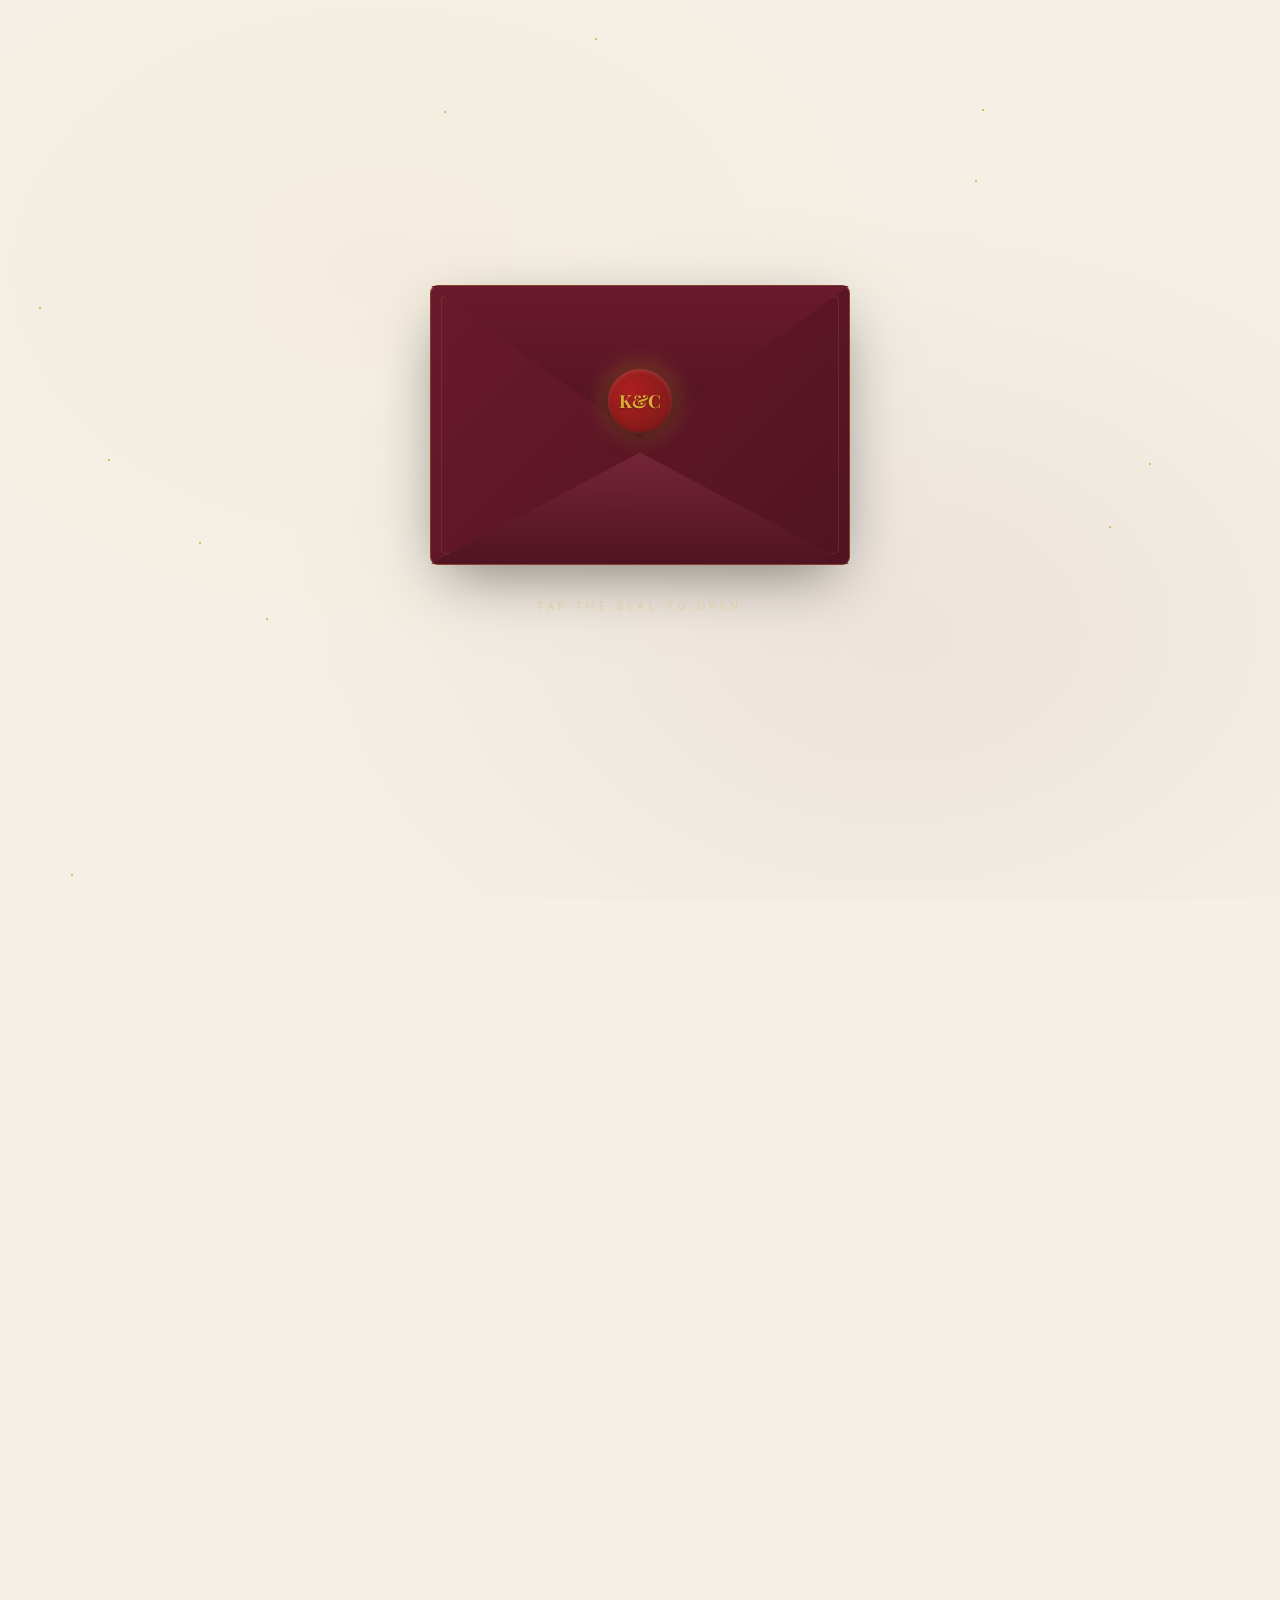
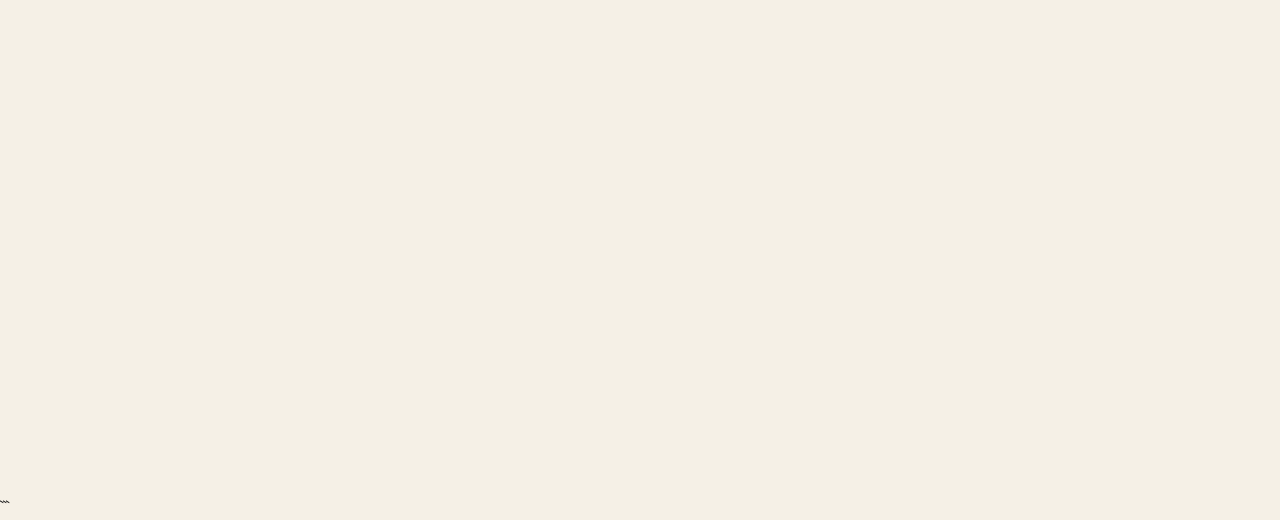
==== kishore_chandra/index.html @ 56776d41 "Kishore details" ====
<!DOCTYPE html>
<html lang="en" data-theme="modern" data-lang="en">

<head>
  <meta charset="UTF-8">
  <meta name="viewport" content="width=device-width, initial-scale=1.0">
  <title>Kishore & Chandra — Wedding Invitation</title>
  <meta name="description"
    content="You are cordially invited to celebrate the wedding of Kishore & Chandra — December 15, 2026">
  <link rel="preconnect" href="https://fonts.googleapis.com">
  <link rel="preconnect" href="https://fonts.gstatic.com" crossorigin>
  <link
    href="https://fonts.googleapis.com/css2?family=Playfair+Display:ital,wght@0,400;0,500;0,600;0,700;0,800;1,400;1,500;1,600&family=Montserrat:wght@300;400;500;600;700&family=DM+Sans:ital,wght@0,300;0,400;0,500;0,600;0,700;1,300;1,400&family=Noto+Serif+Bengali:wght@400;500;600;700&family=Noto+Serif+Devanagari:wght@400;500;600;700&display=swap"
    rel="stylesheet">
  <link rel="stylesheet" href="style.css">
</head>

<body>

  <!-- ═══ Opening Envelope Screen ═══ -->
  <div id="sealScreen" class="seal-screen">
    <div class="seal-bg-pattern"></div>
    <div class="seal-particles" id="sealParticles"></div>
    <div class="seal-content">
      <div class="envelope" id="sealButton" role="button" tabindex="0" aria-label="Open invitation">
        <div class="envelope-body">
          <div class="envelope-inner-border"></div>
          <div class="envelope-letter">
            <p class="envelope-letter-label">You are invited to</p>
            <p class="envelope-letter-names">Kishore & Chandra</p>
            <div class="envelope-letter-line"></div>
          </div>
          <div class="envelope-bottom-flap"></div>
          <div class="envelope-flap">
            <div class="envelope-flap-front"></div>
            <div class="envelope-flap-back"></div>
          </div>
          <div class="wax-seal">
            <div class="wax-seal-glow"></div>
            <div class="wax-seal-body">
              <span class="wax-seal-initials">K&C</span>
            </div>
          </div>
        </div>
      </div>
      <p class="seal-hint" data-i18n="sealHint">Tap the seal to open</p>
    </div>
  </div>

  <!-- ═══ Main Invitation ═══ -->
  <main id="invitation" class="invitation">

    <!-- Controls: Language -->
    <div class="controls" id="controls">
      <div class="lang-switcher">
        <button id="langToggle" class="ctrl-btn lang-btn" aria-label="Change language">
          <span class="lang-label">EN</span>
        </button>
        <div class="lang-dropdown" id="langDropdown">
          <a href="./" class="lang-option active">English</a>
          <a href="./hindi/" class="lang-option">हिन्दी</a>
          <a href="./bengali/" class="lang-option">বাংলা</a>
        </div>
      </div>
    </div>

    <!-- Navigation -->
    <nav id="nav" class="nav">
      <a href="#hero" class="nav-logo">K <span>&amp;</span> C</a>
      <div class="nav-links">
        <a href="#countdown" data-i18n="navDay">The Day</a>
        <a href="#couple" data-i18n="navCouple">The Couple</a>
        <a href="#events" data-i18n="navEvents">Events</a>
        <a href="#gallery" data-i18n="navGallery">Gallery</a>
        <a href="#venue" data-i18n="navVenue">Venue</a>
      </div>
      <button class="nav-toggle" id="navToggle" aria-label="Menu">
        <span></span><span></span>
      </button>
    </nav>

    <!-- Mobile Menu -->
    <div class="mobile-menu" id="mobileMenu">
      <a href="#countdown" data-i18n="navDay">The Day</a>
      <a href="#couple" data-i18n="navCouple">The Couple</a>
      <a href="#events" data-i18n="navEvents">Events</a>
      <a href="#gallery" data-i18n="navGallery">Gallery</a>
      <a href="#venue" data-i18n="navVenue">Venue</a>
    </div>

    <!-- ─── Hero ─── -->
    <section id="hero" class="hero">
      <div class="hero-pattern"></div>
      <div class="hero-overlay"></div>
      <div class="hero-corners">
        <div class="corner corner-tl"></div>
        <div class="corner corner-tr"></div>
        <div class="corner corner-bl"></div>
        <div class="corner corner-br"></div>
      </div>
      <div class="hero-content">
        <p class="hero-pretext anim-fade" data-i18n="heroInvite">You are cordially invited</p>
        <div class="hero-names anim-fade anim-d1">
          <h1 class="hero-name" data-i18n="groomName">Kishore</h1>
          <div class="hero-amp-block">
            <span class="hero-amp-line"></span>
            <span class="hero-amp">&</span>
            <span class="hero-amp-line"></span>
          </div>
          <h1 class="hero-name" data-i18n="brideName">Chandra</h1>
        </div>
        <div class="hero-details anim-fade anim-d2">
          <span class="hero-date">21 · 04 · 2026</span>
          <span class="hero-location">Delhi</span>
        </div>
        <a href="#countdown" class="hero-cta anim-fade anim-d3">
          <span data-i18n="heroExplore">Explore</span>
          <svg width="14" height="14" viewBox="0 0 16 16" fill="none">
            <path d="M8 3v10M3 8l5 5 5-5" stroke="currentColor" stroke-width="1.2" stroke-linecap="round"
              stroke-linejoin="round" />
          </svg>
        </a>
      </div>
      <div class="hero-scroll-hint">
        <div class="scroll-line"></div>
      </div>
    </section>

    <!-- ─── Countdown ─── -->
    <section id="countdown" class="section countdown-section">
      <div class="section-header">
        <p class="section-label reveal" data-i18n="countdownLabel">Save the date</p>
        <h2 class="section-title reveal" data-i18n="countdownTitle">The Big Day</h2>
      </div>
      <div class="countdown-timer reveal" id="countdownTimer">
        <div class="cd-unit">
          <span class="cd-number" id="cd-days">00</span>
          <span class="cd-label" data-i18n="cdDays">Days</span>
        </div>
        <div class="cd-sep">:</div>
        <div class="cd-unit">
          <span class="cd-number" id="cd-hours">00</span>
          <span class="cd-label" data-i18n="cdHours">Hours</span>
        </div>
        <div class="cd-sep">:</div>
        <div class="cd-unit">
          <span class="cd-number" id="cd-minutes">00</span>
          <span class="cd-label" data-i18n="cdMin">Min</span>
        </div>
        <div class="cd-sep">:</div>
        <div class="cd-unit">
          <span class="cd-number" id="cd-seconds">00</span>
          <span class="cd-label" data-i18n="cdSec">Sec</span>
        </div>
      </div>
      <p class="countdown-note reveal" data-i18n="countdownNote">With blessings of our families</p>
    </section>

    <!-- ─── Couple ─── -->
    <section id="couple" class="section couple-section">
      <div class="section-header">
        <p class="section-label reveal" data-i18n="coupleLabel">Two souls, one journey</p>
        <h2 class="section-title reveal" data-i18n="coupleTitle">The Couple</h2>
      </div>
      <div class="couple-grid">
        <div class="couple-card reveal">
          <div class="couple-photo">
            <img src="assets/groom.png" alt="Groom Photo" class="couple-photo-img"
              style="width: 100%; height: 100%; object-fit: cover;">
            <div class="couple-photo-frame"></div>
          </div>
          <h3 class="couple-name" data-i18n="groomFull">Kishore Das</h3>
          <p class="couple-parent" data-i18n="groomParents">Son of Mr. Rajesh & Mrs. Sunita Das</p>
          <p class="couple-bio" data-i18n="groomBio">A dreamer with a golden heart, who believes every love story
            deserves a grand celebration.</p>
        </div>
        <div class="couple-divider reveal">
          <div class="couple-divider-line"></div>
          <svg viewBox="0 0 40 40" class="couple-heart">
            <path d="M20 35 Q10 25 5 18 Q0 10 8 6 Q14 2 20 10 Q26 2 32 6 Q40 10 35 18 Q30 25 20 35Z" fill="none"
              stroke="currentColor" stroke-width="0.8" />
          </svg>
          <div class="couple-divider-line"></div>
        </div>
        <div class="couple-card reveal anim-d1">
          <div class="couple-photo">
            <img src="assets/bride.png" alt="Bride Photo" class="couple-photo-img"
              style="width: 100%; height: 100%; object-fit: cover;">
            <div class="couple-photo-frame"></div>
          </div>
          <h3 class="couple-name" data-i18n="brideFull">Chandra Haldar</h3>
          <p class="couple-parent" data-i18n="brideParents">Daughter of Mr. Vikram & Mrs. Anjali Haldar</p>
          <p class="couple-bio" data-i18n="brideBio">An artist at heart, who paints the world with love, laughter, and
            infinite grace.</p>
        </div>
      </div>
    </section>

    <!-- ─── Events ─── -->
    <section id="events" class="section events-section">
      <div class="section-header">
        <p class="section-label reveal" data-i18n="eventsLabel">Three days of celebration</p>
        <h2 class="section-title reveal" data-i18n="eventsTitle">The Festivities</h2>
      </div>
      <div class="events-timeline">
        <div class="event-item reveal">
          <div class="event-image-container">
            <div class="event-number">01</div>
            <img src="assets/gallery_4.png" alt="Haldi Image" class="event-side-image">
          </div>
          <div class="event-content">
            <p class="event-tagline" data-i18n="mehndiTag">The Art of Love</p>
            <h3 class="event-name" data-i18n="mehndiName">Mehndi</h3>
            <p class="event-desc" data-i18n="mehndiDesc">An intimate afternoon of intricate henna artistry, music, and
              celebration with close family and friends.</p>
            <div class="event-details">
              <div class="event-detail">
                <svg width="16" height="16" viewBox="0 0 24 24" fill="none" stroke="currentColor" stroke-width="1.5">
                  <rect x="3" y="4" width="18" height="18" rx="2" />
                  <path d="M16 2v4M8 2v4M3 10h18" />
                </svg>
                <span data-i18n="mehndiDate">April 21, 2026</span>
              </div>
              <div class="event-detail">
                <svg width="16" height="16" viewBox="0 0 24 24" fill="none" stroke="currentColor" stroke-width="1.5">
                  <circle cx="12" cy="12" r="10" />
                  <path d="M12 6v6l4 2" />
                </svg>
                <span data-i18n="mehndiTime">9:00 AM onwards</span>
              </div>
              <div class="event-detail">
                <svg width="16" height="16" viewBox="0 0 24 24" fill="none" stroke="currentColor" stroke-width="1.5">
                  <path d="M21 10c0 7-9 13-9 13s-9-6-9-13a9 9 0 0118 0z" />
                  <circle cx="12" cy="10" r="3" />
                </svg>
                <span data-i18n="mehndiVenue">Home: 14/78 Trilokpuri</span>
              </div>
            </div>
          </div>
        </div>

        <div class="event-item featured reveal">
          <div class="event-image-container">
            <div class="event-number">02</div>
            <img src="assets/gallery_5.png" alt="Wedding Image" class="event-side-image">
          </div>
          <div class="event-content">
            <p class="event-tagline" data-i18n="weddingTag">The Sacred Union</p>
            <h3 class="event-name" data-i18n="weddingName">Wedding</h3>
            <p class="event-desc" data-i18n="weddingDesc">The sacred union of two souls, celebrated with traditional
              Vedic rituals amidst royal splendor.</p>
            <div class="event-details">
              <div class="event-detail">
                <svg width="16" height="16" viewBox="0 0 24 24" fill="none" stroke="currentColor" stroke-width="1.5">
                  <rect x="3" y="4" width="18" height="18" rx="2" />
                  <path d="M16 2v4M8 2v4M3 10h18" />
                </svg>
                <span data-i18n="weddingDate">April 21, 2026</span>
              </div>
              <div class="event-detail">
                <svg width="16" height="16" viewBox="0 0 24 24" fill="none" stroke="currentColor" stroke-width="1.5">
                  <circle cx="12" cy="12" r="10" />
                  <path d="M12 6v6l4 2" />
                </svg>
                <span data-i18n="weddingTime">Welcome of Baraat at 8:00 PM</span>
              </div>
              <div class="event-detail">
                <svg width="16" height="16" viewBox="0 0 24 24" fill="none" stroke="currentColor" stroke-width="1.5">
                  <path d="M21 10c0 7-9 13-9 13s-9-6-9-13a9 9 0 0118 0z" />
                  <circle cx="12" cy="10" r="3" />
                </svg>
                <span data-i18n="weddingVenue">MARINA DREAMS BANQUET, Wazirpur Industrial Area, Ashok Vihar, Delhi -
                  110052</span>
              </div>
            </div>
          </div>
        </div>

        <div class="event-item reveal">
          <div class="event-image-container">
          <div class="event-number">03</div>
          <img src="assets/gallery_6.png" alt="Reception Image" class="event-side-image">
        </div>
        <div class="event-content">
          <p class="event-tagline" data-i18n="receptionTag">A Grand Celebration</p>
          <h3 class="event-name" data-i18n="receptionName">Reception</h3>
          <p class="event-desc" data-i18n="receptionDesc">With great joy and happiness, Sri Somnath Das & Smt. Anima Das
            request the pleasure of your company at the wedding reception of Kishore & Chandra. With Best Compliments:
            Das Family.</p>
          <div class="event-details">
            <div class="event-detail">
              <svg width="16" height="16" viewBox="0 0 24 24" fill="none" stroke="currentColor" stroke-width="1.5">
                <rect x="3" y="4" width="18" height="18" rx="2" />
                <path d="M16 2v4M8 2v4M3 10h18" />
              </svg>
              <span data-i18n="receptionDate">April 23, 2026</span>
            </div>
            <div class="event-detail">
              <svg width="16" height="16" viewBox="0 0 24 24" fill="none" stroke="currentColor" stroke-width="1.5">
                <circle cx="12" cy="12" r="10" />
                <path d="M12 6v6l4 2" />
              </svg>
              <span data-i18n="receptionTime">7:00 PM onwards</span>
            </div>
            <div class="event-detail">
              <svg width="16" height="16" viewBox="0 0 24 24" fill="none" stroke="currentColor" stroke-width="1.5">
                <path d="M21 10c0 7-9 13-9 13s-9-6-9-13a9 9 0 0118 0z" />
                <circle cx="12" cy="10" r="3" />
              </svg>
              <span data-i18n="receptionVenue">S.K EASTEND BANQUET, Mayur Vihar Extension, Delhi</span>
            </div>
          </div>
        </div>
      </div>
      </div>
    </section>

    <!-- ─── Gallery ─── -->
    <section id="gallery" class="section gallery-section">
      <div class="section-header">
        <p class="section-label reveal" data-i18n="galleryLabel">Captured moments</p>
        <h2 class="section-title reveal" data-i18n="galleryTitle">Gallery</h2>
      </div>
      <div class="gallery-grid">
        <div class="gallery-item gallery-tall reveal">
          <img src="assets/gallery_1.png" alt="Pre-Wedding" style="width: 100%; height: 100%; object-fit: cover;">
          <div class="gallery-hover"><span data-i18n="galImg1">Pre-Wedding</span></div>
        </div>
        <div class="gallery-item reveal">
          <img src="assets/gallery_2.png" alt="Mehendi" style="width: 100%; height: 100%; object-fit: cover;">
          <div class="gallery-hover"><span data-i18n="galImg2">Mehendi</span></div>
        </div>
        <div class="gallery-item reveal">
          <img src="assets/gallery_3.png" alt="Sangeet Night" style="width: 100%; height: 100%; object-fit: cover;">
          <div class="gallery-hover"><span data-i18n="galImg3">Sangeet Night</span></div>
        </div>
        <div class="gallery-item gallery-wide reveal">
          <img src="assets/gallery_4.png" alt="Haldi Ceremony" style="width: 100%; height: 100%; object-fit: cover;">
          <div class="gallery-hover"><span data-i18n="galImg4">Haldi Ceremony</span></div>
        </div>
        <div class="gallery-item reveal">
          <img src="assets/gallery_5.png" alt="The Vows" style="width: 100%; height: 100%; object-fit: cover;">
          <div class="gallery-hover"><span data-i18n="galImg5">The Vows</span></div>
        </div>
        <div class="gallery-item reveal">
          <img src="assets/gallery_6.png" alt="Together Forever" style="width: 100%; height: 100%; object-fit: cover;">
          <div class="gallery-hover"><span data-i18n="galImg6">Together Forever</span></div>
        </div>
      </div>
    </section>

    <!-- ─── Venue ─── -->
    <section id="venue" class="section venue-section">
      <div class="section-header">
        <p class="section-label reveal" data-i18n="venueLabel">Where it all happens</p>
        <h2 class="section-title reveal" data-i18n="venueTitle">The Venue</h2>
      </div>
      <div class="venue-card reveal">
        <div class="venue-visual">
          <div class="venue-placeholder">
            <div class="venue-qr">
              <img id="venueQr"
                src="https://api.qrserver.com/v1/create-qr-code/?size=180x180&data=https%3A%2F%2Fmaps.app.goo.gl%2FpQo2wiowwueSvJX69&format=svg"
                alt="QR Code — Scan for directions" class="venue-qr-img" width="180" height="180" loading="lazy">
              <p class="venue-qr-label" data-i18n="venueQrLabel">Scan for directions</p>
            </div>
          </div>
        </div>
        <div class="venue-info">
          <h3 class="venue-name" data-i18n="venueName">MARINA DREAMS BANQUET</h3>
          <p class="venue-desc" data-i18n="venueDesc">B-72/5, Ring Rd, Block B, Wazirpur Industrial Area, Ashok Vihar,
            Delhi, 110052</p>
          <a href="https://maps.app.goo.gl/pQo2wiowwueSvJX69" target="_blank" rel="noopener" class="venue-directions">
            <svg width="16" height="16" viewBox="0 0 24 24" fill="none" stroke="currentColor" stroke-width="1.5">
              <path d="M21 10c0 7-9 13-9 13s-9-6-9-13a9 9 0 0118 0z" />
              <circle cx="12" cy="10" r="3" />
            </svg>
            <span data-i18n="venueDirections">Get Directions</span>
          </a>
          <!-- <p class="venue-address" data-i18n="venueAddress">Village Samode, Tehsil Chomu, Jaipur</p> -->
        </div>
      </div>
    </section>

    <!-- ─── Countdown Bottom ─── -->
    <section class="section countdown-bottom">
      <div class="countdown-bottom-content">
        <p class="countdown-bottom-text reveal" data-i18n="footerWaiting">We can't wait to celebrate with you</p>
      </div>
    </section>

    <!-- ─── Footer ─── -->
    <footer class="footer">
      <div class="footer-content">
        <div class="footer-ornament">
          <svg viewBox="0 0 200 24" class="footer-ornament-svg">
            <path d="M0 12 Q50 2 100 12 Q150 22 200 12" fill="none" stroke="currentColor" stroke-width="0.6" />
          </svg>
        </div>
        <p class="footer-names">Kishore & Chandra</p>
        <p class="footer-date">21 · 04 · 2026</p>
        <p class="footer-contact" style="font-size: 14px; margin-top: 10px; letter-spacing: 2px;">Mob: 9968583707</p>
        <p class="footer-note" data-i18n="footerNote">Made with ❤️</p>
      </div>
    </footer>

  </main>

  <!-- Music Button -->
  <button id="musicToggle" class="wide-music-btn" aria-label="Toggle music" title="Music">
    <svg class="music-icon music-on" width="20" height="20" viewBox="0 0 24 24" fill="none" stroke="currentColor"
      stroke-width="2">
      <path d="M9 18V5l12-2v13" />
      <circle cx="6" cy="18" r="3" />
      <circle cx="18" cy="16" r="3" />
    </svg>
    <svg class="music-icon music-off" width="20" height="20" viewBox="0 0 24 24" fill="none" stroke="currentColor"
      stroke-width="2">
      <path d="M9 18V5l12-2v13" />
      <circle cx="6" cy="18" r="3" />
      <circle cx="18" cy="16" r="3" />
      <line x1="1" y1="1" x2="23" y2="23" stroke-width="2" />
    </svg>
    <span id="musicBtnLabel">PAUSE MUSIC</span>
  </button>

  <audio id="bgMusic" loop preload="auto">
    <source src="assets/music.mp3" type="audio/mpeg">
  </audio>

  <script src="main.js"></script>
</body>

</html>
```
---- kishore_chandra/style.css ----
/* ============================================
   PREMIUM WEDDING INVITATION
   Dual theme: Modern (dark) + Colorful
   Multi-language: EN / HI / BN
   ============================================ */

:root,
:root,
[data-theme="modern"] {
  --bg: #F5F0E6;
  --bg-alt: #EBE5DB;
  --bg-card: #FFFFFF;
  --bg-input: #FFFFFF;

  --text: #1A1A1A;
  --text-secondary: #333333;
  --text-muted: #666666;

  --accent: #C5A059;
  --accent-light: #D4AF37;
  --accent-dark: #A58040;
  --accent-glow: rgba(197, 160, 89, 0.15);

  --maroon: #501321;
  --maroon-light: #6A1A2D;
  --burgundy: #380C16;
  --ivory: #F5F0E6;
  --ivory-warm: #FCFBF9;

  --border: rgba(197, 160, 89, 0.4);
  --border-hover: rgba(197, 160, 89, 0.7);

  --hero-glow-1: rgba(80, 19, 33, 0.1);
  --hero-glow-2: rgba(197, 160, 89, 0.15);

  --gradient-gold: linear-gradient(135deg, #D4AF37, #C5A059);
  --gradient-maroon: linear-gradient(135deg, #6A1A2D, #501321);

  --font-display: 'Playfair Display', 'Georgia', serif;
  --font-body: 'DM Sans', 'Helvetica Neue', sans-serif;
  --font-sans: 'DM Sans', 'Helvetica Neue', sans-serif;
  --font-elegant: 'Playfair Display', 'Georgia', serif;

  --ease: cubic-bezier(0.25, 0.46, 0.45, 0.94);
  --ease-out: cubic-bezier(0.19, 1, 0.22, 1);
  --ease-bounce: cubic-bezier(0.34, 1.56, 0.64, 1);

  --section-pad: clamp(80px, 12vh, 160px);
}


/* ═══════════════════════════════════════════
   COLOURFUL FESTIVE THEME
   Vibrant gradients, warm purples, corals,
   teal accents — a joyful celebration palette
   ═══════════════════════════════════════════ */

[data-theme="colorful"] {
  --bg: #FEFCF8;
  --bg-alt: #FFF7F0;
  --bg-card: #FFFFFF;
  --bg-input: #FFF9F5;

  --text: #2D1B4E;
  --text-secondary: #5B3D7A;
  --text-muted: #9077A8;

  --accent: #7C3AED;
  --accent-light: #A78BFA;
  --accent-dark: #5B21B6;
  --accent-glow: rgba(124, 58, 237, 0.1);

  --coral: #F472B6;
  --coral-deep: #DB2777;
  --teal: #06B6D4;
  --amber: #F59E0B;
  --rose: #FB7185;
  --emerald: #34D399;

  --border: rgba(124, 58, 237, 0.12);
  --border-hover: rgba(124, 58, 237, 0.25);

  --hero-glow-1: rgba(244, 114, 182, 0.1);
  --hero-glow-2: rgba(124, 58, 237, 0.08);
}

/* ── Colorful: Scrollbar ── */
[data-theme="colorful"] ::-webkit-scrollbar-track { background: var(--bg); }
[data-theme="colorful"] ::-webkit-scrollbar-thumb {
  background: linear-gradient(180deg, var(--accent), var(--coral));
  border-radius: 3px;
}

/* ── Colorful: Selection ── */
[data-theme="colorful"] ::selection { background: var(--accent); color: #fff; }

/* ── Colorful: Seal screen ── */
[data-theme="colorful"] .seal-screen {
  background: linear-gradient(135deg, #FEFCF8 0%, #FFF1F6 50%, #F5F0FF 100%);
}

[data-theme="colorful"] .seal-bg-pattern {
  background:
    radial-gradient(ellipse at 30% 30%, rgba(124, 58, 237, 0.06) 0%, transparent 50%),
    radial-gradient(ellipse at 70% 70%, rgba(244, 114, 182, 0.06) 0%, transparent 50%),
    radial-gradient(ellipse at 50% 50%, rgba(245, 158, 11, 0.04) 0%, transparent 40%);
}

[data-theme="colorful"] .seal-ring { color: var(--accent); }

[data-theme="colorful"] .seal-inner {
  background: var(--bg-card);
  border: 2px solid transparent;
  background-clip: padding-box;
  box-shadow:
    0 0 0 2px var(--accent),
    0 0 0 4px rgba(244, 114, 182, 0.2),
    0 8px 32px rgba(124, 58, 237, 0.12);
}

[data-theme="colorful"] .seal-monogram {
  background: linear-gradient(135deg, var(--accent), var(--coral));
  -webkit-background-clip: text;
  -webkit-text-fill-color: transparent;
  background-clip: text;
}

[data-theme="colorful"] .seal-hint { color: var(--text-muted); }

/* ── Colorful: Hero ── */
[data-theme="colorful"] .hero {
  background:
    radial-gradient(ellipse at 20% 20%, rgba(124, 58, 237, 0.06) 0%, transparent 50%),
    radial-gradient(ellipse at 80% 30%, rgba(244, 114, 182, 0.06) 0%, transparent 50%),
    radial-gradient(ellipse at 50% 80%, rgba(6, 182, 212, 0.04) 0%, transparent 50%),
    var(--bg);
}

[data-theme="colorful"] .hero-overlay {
  background: linear-gradient(180deg, rgba(254, 252, 248, 0.15) 0%, transparent 30%, transparent 70%, rgba(254, 252, 248, 0.3) 100%);
}

[data-theme="colorful"] .hero-pretext {
  background: linear-gradient(90deg, var(--accent), var(--coral));
  -webkit-background-clip: text;
  -webkit-text-fill-color: transparent;
  background-clip: text;
  letter-spacing: 0.4em;
}

[data-theme="colorful"] .hero-name {
  background: linear-gradient(135deg, var(--accent) 0%, var(--coral) 50%, var(--amber) 100%);
  -webkit-background-clip: text;
  -webkit-text-fill-color: transparent;
  background-clip: text;
  text-shadow: none;
}

[data-theme="colorful"] .hero-amp {
  background: linear-gradient(135deg, var(--coral), var(--teal));
  -webkit-background-clip: text;
  -webkit-text-fill-color: transparent;
  background-clip: text;
}

[data-theme="colorful"] .hero-amp-line {
  background: linear-gradient(90deg, transparent, var(--coral), var(--accent), transparent);
  opacity: 0.4;
}

[data-theme="colorful"] .hero-date { color: var(--text-secondary); }
[data-theme="colorful"] .hero-location { color: var(--text-muted); }

[data-theme="colorful"] .hero-cta {
  background: linear-gradient(135deg, var(--accent), var(--coral));
  border: none;
  color: #fff;
  box-shadow: 0 4px 16px rgba(124, 58, 237, 0.25);
}

[data-theme="colorful"] .hero-cta:hover {
  background: linear-gradient(135deg, var(--accent-dark), var(--coral-deep));
  transform: translateY(-2px);
  box-shadow: 0 8px 28px rgba(124, 58, 237, 0.35);
}

/* Colorful: Rainbow corner accents */
[data-theme="colorful"] .hero-corners { inset: clamp(24px, 5vw, 60px); }

[data-theme="colorful"] .corner {
  width: clamp(60px, 12vw, 120px);
  height: clamp(60px, 12vw, 120px);
}

[data-theme="colorful"] .corner::before {
  background: linear-gradient(180deg, var(--accent), var(--coral));
  opacity: 0.3;
}

[data-theme="colorful"] .corner::after {
  background: linear-gradient(90deg, var(--teal), var(--amber));
  opacity: 0.3;
}

/* ── Colorful: Nav ── */
[data-theme="colorful"] .nav-logo { color: var(--accent); }
[data-theme="colorful"] .nav-logo span {
  background: linear-gradient(135deg, var(--coral), var(--accent));
  -webkit-background-clip: text;
  -webkit-text-fill-color: transparent;
  background-clip: text;
}

[data-theme="colorful"] .nav.scrolled {
  background: rgba(254, 252, 248, 0.92);
  border-bottom: 1px solid rgba(124, 58, 237, 0.08);
  backdrop-filter: blur(12px);
}

[data-theme="colorful"] .nav-links a { color: var(--text-secondary); }
[data-theme="colorful"] .nav-links a:hover { color: var(--accent); }
[data-theme="colorful"] .nav-links a::after {
  background: linear-gradient(90deg, var(--accent), var(--coral));
}

[data-theme="colorful"] .nav-toggle span { background: var(--accent); }

[data-theme="colorful"] .mobile-menu {
  background: rgba(254, 252, 248, 0.98);
}

[data-theme="colorful"] .mobile-menu a { color: var(--text-secondary); }
[data-theme="colorful"] .mobile-menu a:hover { color: var(--accent); }

/* ── Colorful: Section headers ── */
[data-theme="colorful"] .section-label {
  background: linear-gradient(90deg, var(--accent), var(--coral));
  -webkit-background-clip: text;
  -webkit-text-fill-color: transparent;
  background-clip: text;
  font-weight: 600;
}

[data-theme="colorful"] .section-title {
  color: var(--text);
}

[data-theme="colorful"] .section-header::after {
  content: '';
  display: block;
  width: 100px;
  height: 3px;
  background: linear-gradient(90deg, var(--accent), var(--coral), var(--teal));
  margin: 20px auto 0;
  border-radius: 2px;
}

/* Colorful: Rainbow gradient line at top of sections */
[data-theme="colorful"] .section::before {
  content: '';
  position: absolute;
  top: 0;
  left: 50%;
  transform: translateX(-50%);
  width: min(90%, 600px);
  height: 2px;
  background: linear-gradient(90deg, transparent, var(--accent) 20%, var(--coral) 40%, var(--amber) 60%, var(--teal) 80%, transparent);
  border-radius: 1px;
}

/* ── Colorful: Countdown ── */
[data-theme="colorful"] .countdown-section {
  background: linear-gradient(135deg, #F5F0FF 0%, #FFF1F6 50%, #FFF7F0 100%);
}

[data-theme="colorful"] .cd-number {
  background: linear-gradient(135deg, var(--accent), var(--coral));
  -webkit-background-clip: text;
  -webkit-text-fill-color: transparent;
  background-clip: text;
}

[data-theme="colorful"] .cd-label { color: var(--text-muted); }
[data-theme="colorful"] .cd-sep { color: var(--coral); opacity: 0.4; }
[data-theme="colorful"] .countdown-note { color: var(--text-secondary); }

/* ── Colorful: Couple ── */
[data-theme="colorful"] .couple-section {
  background: var(--bg);
}

[data-theme="colorful"] .couple-photo {
  border: 2px solid rgba(124, 58, 237, 0.15);
  border-radius: 12px;
}

[data-theme="colorful"] .couple-photo-frame {
  border: 2px solid;
  border-image: linear-gradient(135deg, var(--accent), var(--coral)) 1;
  opacity: 0.2;
  inset: 8px;
  border-radius: 8px;
}

[data-theme="colorful"] .couple-card:hover .couple-photo-frame { opacity: 0.5; }

[data-theme="colorful"] .couple-name {
  background: linear-gradient(135deg, var(--accent), var(--coral-deep));
  -webkit-background-clip: text;
  -webkit-text-fill-color: transparent;
  background-clip: text;
}

[data-theme="colorful"] .couple-parent { color: var(--coral); }
[data-theme="colorful"] .couple-bio { color: var(--text-secondary); }

[data-theme="colorful"] .couple-heart { color: var(--coral); opacity: 0.7; }
[data-theme="colorful"] .couple-divider-line {
  background: linear-gradient(to bottom, transparent, var(--coral), var(--accent), transparent);
  opacity: 0.3;
}

/* ── Colorful: Events ── */
[data-theme="colorful"] .events-section {
  background: linear-gradient(180deg, #FFF7F0 0%, #F5F0FF 100%);
}

[data-theme="colorful"] .event-item {
  background: var(--bg-card);
  border: 1px solid rgba(124, 58, 237, 0.08);
  box-shadow: 0 2px 16px rgba(124, 58, 237, 0.05);
  border-radius: 12px;
}

[data-theme="colorful"] .event-item::before {
  width: 3px;
  background: linear-gradient(180deg, var(--accent), var(--coral), var(--teal));
  opacity: 0.6;
  border-radius: 2px;
}

[data-theme="colorful"] .event-item:hover {
  border-color: rgba(124, 58, 237, 0.18);
  box-shadow: 0 8px 32px rgba(124, 58, 237, 0.1);
  transform: translateY(-2px);
}

[data-theme="colorful"] .event-item:hover::before { opacity: 1; }

[data-theme="colorful"] .event-item.featured {
  border-color: rgba(124, 58, 237, 0.15);
  background: linear-gradient(135deg, rgba(124, 58, 237, 0.02) 0%, rgba(244, 114, 182, 0.02) 50%, #FFFFFF 100%);
}

[data-theme="colorful"] .event-item.featured::before { opacity: 0.9; }

[data-theme="colorful"] .event-number {
  background: linear-gradient(135deg, var(--accent), var(--coral));
  -webkit-background-clip: text;
  -webkit-text-fill-color: transparent;
  background-clip: text;
  opacity: 0.2;
}

[data-theme="colorful"] .event-tagline { color: var(--coral); }

[data-theme="colorful"] .event-name {
  color: var(--text);
}

[data-theme="colorful"] .event-desc { color: var(--text-secondary); }
[data-theme="colorful"] .event-detail { color: var(--text-muted); }
[data-theme="colorful"] .event-detail svg { color: var(--accent); opacity: 0.5; }

/* Colorful: Gradient corner on event cards */
[data-theme="colorful"] .event-item::after {
  content: '';
  position: absolute;
  top: 0;
  right: 0;
  width: 40px;
  height: 40px;
  background: linear-gradient(225deg, rgba(124, 58, 237, 0.06) 0%, transparent 70%);
  border-radius: 0 12px 0 0;
  pointer-events: none;
}

[data-theme="colorful"] .event-item:hover::after {
  background: linear-gradient(225deg, rgba(124, 58, 237, 0.12) 0%, transparent 70%);
}

/* ── Colorful: Gallery ── */
[data-theme="colorful"] .gallery-section { background: var(--bg); }

[data-theme="colorful"] .gallery-item {
  border-radius: 12px;
  overflow: hidden;
}

[data-theme="colorful"] .gallery-item::after {
  border: 2px solid;
  border-image: linear-gradient(135deg, var(--accent), var(--coral)) 1;
  inset: 5px;
}

[data-theme="colorful"] .gallery-item:hover::after { opacity: 0.4; }

[data-theme="colorful"] .gallery-hover {
  background: linear-gradient(135deg, rgba(124, 58, 237, 0.7), rgba(244, 114, 182, 0.6));
}

[data-theme="colorful"] .gallery-hover span { color: #fff; }

/* ── Colorful: Venue ── */
[data-theme="colorful"] .venue-section {
  background: linear-gradient(135deg, #F5F0FF 0%, #FFF1F6 100%);
}

[data-theme="colorful"] .venue-card {
  border: 1px solid rgba(124, 58, 237, 0.08);
  box-shadow: 0 4px 24px rgba(124, 58, 237, 0.06);
  border-radius: 16px;
  overflow: hidden;
}

[data-theme="colorful"] .venue-placeholder {
  background:
    radial-gradient(circle at 30% 40%, rgba(124, 58, 237, 0.06) 0%, transparent 50%),
    radial-gradient(circle at 70% 60%, rgba(244, 114, 182, 0.05) 0%, transparent 50%),
    linear-gradient(135deg, var(--bg) 0%, #FFF7F0 100%);
}

[data-theme="colorful"] .venue-info {
  background: var(--bg-card);
  border-left: 1px solid rgba(124, 58, 237, 0.06);
}

[data-theme="colorful"] .venue-name {
  background: linear-gradient(135deg, var(--accent), var(--coral-deep));
  -webkit-background-clip: text;
  -webkit-text-fill-color: transparent;
  background-clip: text;
}

[data-theme="colorful"] .venue-desc { color: var(--text-secondary); }
[data-theme="colorful"] .venue-address { color: var(--text-muted); }

[data-theme="colorful"] .venue-directions {
  border: 2px solid transparent;
  background-image: linear-gradient(white, white), linear-gradient(135deg, var(--accent), var(--coral));
  background-origin: padding-box, border-box;
  background-clip: padding-box, border-box;
  color: var(--accent);
}

[data-theme="colorful"] .venue-directions:hover {
  background-image: linear-gradient(135deg, var(--accent), var(--coral)), linear-gradient(135deg, var(--accent), var(--coral));
  color: #fff;
}

[data-theme="colorful"] .venue-qr-img {
  border: 1px solid rgba(124, 58, 237, 0.1);
  border-radius: 12px;
  background: #FFFFFF;
}

[data-theme="colorful"] .venue-qr-label { color: var(--text-muted); }

/* ── Colorful: Countdown bottom ── */
[data-theme="colorful"] .countdown-bottom {
  background: linear-gradient(135deg, #FFF7F0 0%, #F5F0FF 100%);
}

[data-theme="colorful"] .countdown-bottom-text { color: var(--text-secondary); }

/* ── Colorful: Footer ── */
[data-theme="colorful"] .footer {
  background: linear-gradient(180deg, var(--bg) 0%, #F5F0FF 100%);
  border-top: 2px solid transparent;
  border-image: linear-gradient(90deg, transparent, var(--accent), var(--coral), var(--teal), transparent) 1;
}

[data-theme="colorful"] .footer-ornament {
  background: linear-gradient(135deg, var(--accent), var(--coral));
  -webkit-background-clip: text;
  -webkit-text-fill-color: transparent;
  background-clip: text;
}

[data-theme="colorful"] .footer-names {
  background: linear-gradient(135deg, var(--accent), var(--coral));
  -webkit-background-clip: text;
  -webkit-text-fill-color: transparent;
  background-clip: text;
}

[data-theme="colorful"] .footer-date { color: var(--text-secondary); }
[data-theme="colorful"] .footer-note { color: var(--text-muted); }

/* ── Colorful: Controls ── */
[data-theme="colorful"] .ctrl-btn {
  background: rgba(255, 255, 255, 0.88);
  border-color: rgba(124, 58, 237, 0.12);
  color: var(--text-secondary);
  backdrop-filter: blur(8px);
}

[data-theme="colorful"] .ctrl-btn:hover {
  border-color: var(--accent);
  color: var(--accent);
  box-shadow: 0 0 12px rgba(124, 58, 237, 0.12);
}

[data-theme="colorful"] .lang-dropdown {
  background: rgba(255, 255, 255, 0.97);
  border-color: rgba(124, 58, 237, 0.1);
  box-shadow: 0 8px 24px rgba(124, 58, 237, 0.08);
}

[data-theme="colorful"] .lang-option { color: var(--text-secondary); }
[data-theme="colorful"] .lang-option:hover { color: var(--accent); background: rgba(124, 58, 237, 0.04); }
[data-theme="colorful"] .lang-option.active { color: var(--accent); }

/* ── Colorful: Scroll line ── */
[data-theme="colorful"] .scroll-line {
  background: linear-gradient(to bottom, var(--accent), var(--coral), transparent);
}

/* ── Colorful: Hero pattern dots ── */
[data-theme="colorful"] .hero-pattern {
  background:
    radial-gradient(circle at 25% 25%, rgba(124, 58, 237, 0.08) 0%, transparent 50%),
    radial-gradient(circle at 75% 75%, rgba(244, 114, 182, 0.08) 0%, transparent 50%),
    radial-gradient(circle at 50% 50%, rgba(6, 182, 212, 0.05) 0%, transparent 40%);
}

/* Language font overrides */
[data-lang="hi"] .hero-name,
[data-lang="hi"] .section-title,
[data-lang="hi"] .couple-name,
[data-lang="hi"] .event-name {
  font-family: 'Noto Serif Devanagari', var(--font-display);
}

[data-lang="bn"] .hero-name,
[data-lang="bn"] .section-title,
[data-lang="bn"] .couple-name,
[data-lang="bn"] .event-name {
  font-family: 'Noto Serif Bengali', var(--font-display);
}

*, *::before, *::after { margin: 0; padding: 0; box-sizing: border-box; }

html {
  scroll-behavior: smooth;
  -webkit-font-smoothing: antialiased;
  scrollbar-width: thin;
  scrollbar-color: var(--accent-dark) var(--bg);
}

body {
  font-family: var(--font-body);
  font-weight: 400;
  color: var(--text);
  background: var(--bg);
  line-height: 1.7;
  overflow-x: hidden;
}

::-webkit-scrollbar { width: 5px; }
::-webkit-scrollbar-track { background: var(--bg); }
::-webkit-scrollbar-thumb { background: var(--accent-dark); border-radius: 3px; }

a { color: inherit; text-decoration: none; }
img { max-width: 100%; display: block; }
button, input, select, textarea { font: inherit; color: inherit; }
::selection { background: var(--accent); color: var(--bg); }

/* ═══════════════════════════════════
   ENVELOPE OPENING SCREEN
   ═══════════════════════════════════ */

.seal-screen {
  position: fixed;
  inset: 0;
  z-index: 9999;
  background: var(--bg);
  display: flex;
  align-items: center;
  justify-content: center;
  transition: opacity 0.8s var(--ease), visibility 0.8s, transform 1s var(--ease-out);
}

.seal-screen.opened {
  opacity: 0;
  visibility: hidden;
  transform: scale(1.1);
  pointer-events: none;
}

.seal-bg-pattern {
  position: absolute;
  inset: 0;
  background:
    radial-gradient(ellipse at 30% 30%, hsla(40, 72%, 52%, 0.04) 0%, transparent 50%),
    radial-gradient(ellipse at 70% 70%, hsla(345, 60%, 25%, 0.06) 0%, transparent 50%);
}

.seal-particles {
  position: absolute;
  inset: 0;
  pointer-events: none;
  overflow: hidden;
}

.seal-particle {
  position: absolute;
  width: 2px;
  height: 2px;
  border-radius: 50%;
  background: var(--accent-light);
  animation: particleFloat 4s ease-in-out infinite;
}

@keyframes particleFloat {
  0%, 100% { opacity: 0; transform: translateY(0) scale(0); }
  30% { opacity: 0.6; transform: translateY(-20px) scale(1.5); }
  70% { opacity: 0.3; }
  100% { opacity: 0; transform: translateY(-50px) scale(0); }
}

.seal-content { text-align: center; position: relative; z-index: 1; }

/* ── Envelope ── */
.envelope {
  position: relative;
  cursor: pointer;
  margin: 0 auto 32px;
  width: clamp(260px, 50vw, 420px);
  height: clamp(180px, 35vw, 280px);
  perspective: 1200px;
  transition: transform 0.5s var(--ease-bounce);
}

.envelope:hover { transform: scale(1.03); }
.envelope:active { transform: scale(0.98); }

.envelope-body {
  position: relative;
  width: 100%;
  height: 100%;
  border-radius: 8px;
  overflow: visible;
  background: var(--gradient-maroon);
  border: 1px solid hsla(40, 72%, 52%, 0.3);
  box-shadow:
    0 20px 60px -15px rgba(0, 0, 0, 0.5),
    inset 0 1px 0 hsla(40, 72%, 52%, 0.1);
}

.envelope-inner-border {
  position: absolute;
  inset: 10px;
  border: 1px solid hsla(40, 72%, 52%, 0.15);
  border-radius: 4px;
  pointer-events: none;
}

.envelope-letter {
  position: absolute;
  left: 10px;
  right: 10px;
  bottom: 10%;
  height: 80%;
  background: var(--ivory);
  border-radius: 4px;
  display: flex;
  flex-direction: column;
  align-items: center;
  justify-content: center;
  padding: 24px;
  box-shadow: 0 -4px 20px rgba(0, 0, 0, 0.15);
  opacity: 0;
  transform: translateY(0);
  transition: opacity 0.6s 0.5s, transform 1.6s 0.5s var(--ease-out);
}

.seal-screen.opened .envelope-letter {
  opacity: 1;
  transform: translateY(-80px);
}

.envelope-letter-label {
  font-family: var(--font-elegant);
  font-size: 20px;
  font-style: italic;
  text-transform: uppercase;
  letter-spacing: 0.3em;
  color: var(--maroon);
  margin-bottom: 8px;
}

.envelope-letter-names {
  font-family: var(--font-display);
  font-size: clamp(18px, 3vw, 24px);
  color: var(--maroon);
}

.envelope-letter-line {
  width: 40px;
  height: 1px;
  background: var(--accent);
  margin-top: 10px;
  transform: scaleX(0);
  transition: transform 0.5s 1.4s var(--ease);
}

.seal-screen.opened .envelope-letter-line {
  transform: scaleX(1);
}

.envelope-bottom-flap {
  position: absolute;
  bottom: 0;
  left: 0;
  right: 0;
  height: 50%;
  background: linear-gradient(0deg, var(--maroon), hsla(345, 45%, 40%, 0.6));
  clip-path: polygon(0 100%, 50% 20%, 100% 100%);
}

.envelope-flap {
  position: absolute;
  top: 0;
  left: 0;
  right: 0;
  height: 55%;
  transform-origin: top center;
  transform-style: preserve-3d;
  z-index: 20;
  transition: transform 1.3s var(--ease);
}

.seal-screen.opened .envelope-flap {
  transform: rotateX(-180deg);
}

.envelope-flap-front {
  position: absolute;
  inset: 0;
  background: linear-gradient(180deg, var(--maroon-light), var(--maroon));
  clip-path: polygon(0 0, 50% 100%, 100% 0);
  box-shadow: 0 4px 12px rgba(0, 0, 0, 0.2);
  backface-visibility: hidden;
}

.envelope-flap-back {
  position: absolute;
  inset: 0;
  background: linear-gradient(180deg, var(--burgundy), var(--maroon));
  clip-path: polygon(0 0, 50% 100%, 100% 0);
  transform: rotateX(180deg);
  backface-visibility: hidden;
}

/* ── Wax Seal ── */
.wax-seal {
  position: absolute;
  left: 50%;
  top: 30%;
  transform: translateX(-50%);
  z-index: 30;
  transition: opacity 0.6s, transform 0.6s var(--ease);
}

.seal-screen.opened .wax-seal {
  opacity: 0;
  transform: translateX(-50%) scale(1.3) rotate(15deg);
}

.wax-seal-glow {
  position: absolute;
  inset: -12px;
  border-radius: 50%;
  background: radial-gradient(circle, hsla(40, 72%, 52%, 0.4), transparent);
  filter: blur(8px);
  animation: waxGlow 2s ease-in-out infinite;
}

@keyframes waxGlow {
  0%, 100% { opacity: 0.5; transform: scale(1); }
  50% { opacity: 1; transform: scale(1.15); }
}

.wax-seal-body {
  position: relative;
  width: clamp(56px, 5vw, 72px);
  height: clamp(56px, 5vw, 72px);
  border-radius: 50%;
  background: radial-gradient(circle at 35% 35%, hsl(0, 70%, 40%), hsl(0, 65%, 28%));
  box-shadow:
    0 4px 20px rgba(0, 0, 0, 0.4),
    inset 0 2px 4px rgba(255, 255, 255, 0.15),
    inset 0 -2px 4px rgba(0, 0, 0, 0.2);
  display: flex;
  align-items: center;
  justify-content: center;
  animation: waxPulse 2s ease-in-out infinite;
}

@keyframes waxPulse {
  0%, 100% { transform: scale(1); }
  50% { transform: scale(1.05); }
}

.wax-seal-initials {
  font-family: var(--font-display);
  font-size: clamp(14px, 2vw, 18px);
  font-weight: 700;
  color: var(--accent-light);
  text-shadow: 0 1px 2px rgba(0, 0, 0, 0.3);
}

.seal-hint {
  font-family: var(--font-sans);
  font-size: 11px;
  font-weight: 400;
  text-transform: uppercase;
  letter-spacing: 0.4em;
  color: hsla(42, 80%, 72%, 0.5);
  animation: sealPulse 2.5s ease-in-out infinite;
}

@keyframes sealPulse {
  0%, 100% { opacity: 0.3; }
  50% { opacity: 0.7; }
}

/* ═══════════════════════════════════
   INVITATION (hidden until seal opens)
   ═══════════════════════════════════ */

.invitation {
  opacity: 0;
  transition: opacity 0.8s var(--ease);
}

.invitation.visible { opacity: 1; }

/* ── Controls Bar (Music, Theme, Language) ── */
.controls {
  position: fixed;
  top: 18px;
  right: clamp(24px, 5vw, 60px);
  z-index: 1001;
  display: flex;
  align-items: center;
  gap: 8px;
  opacity: 0;
  pointer-events: none;
  transition: opacity 0.4s var(--ease), top 0.5s var(--ease);
}

.controls.visible { opacity: 1; pointer-events: auto; }

.ctrl-btn {
  background: hsla(340, 55%, 20%, 0.5);
  border: 1px solid var(--border);
  backdrop-filter: blur(12px);
  border-radius: 50%;
  width: 40px;
  height: 40px;
  display: flex;
  align-items: center;
  justify-content: center;
  cursor: pointer;
  color: var(--text-secondary);
  transition: all 0.3s var(--ease);
}

.ctrl-btn:hover { border-color: var(--accent); color: var(--accent); }

.music-off { display: none; }
.ctrl-btn.muted .music-on { display: none; }
.ctrl-btn.muted .music-off { display: block; }

.theme-colorful { display: none; }
[data-theme="colorful"] .theme-modern { display: none; }
[data-theme="colorful"] .theme-colorful { display: block; }

.lang-switcher { position: relative; }

.lang-btn { border-radius: 20px; width: auto; padding: 0 14px; gap: 4px; }

.lang-label {
  font-family: var(--font-sans);
  font-size: 10px;
  font-weight: 500;
  letter-spacing: 0.12em;
}

.lang-dropdown {
  position: absolute;
  top: calc(100% + 8px);
  right: 0;
  min-width: 120px;
  background: hsla(345, 60%, 12%, 0.95);
  border: 1px solid var(--border);
  backdrop-filter: blur(20px);
  border-radius: 8px;
  padding: 6px 0;
  opacity: 0;
  visibility: hidden;
  transform: translateY(-4px);
  transition: all 0.25s var(--ease);
}

.lang-dropdown.open {
  opacity: 1;
  visibility: visible;
  transform: translateY(0);
}

.lang-option {
  display: block;
  width: 100%;
  padding: 10px 18px;
  background: none;
  border: none;
  text-align: left;
  font-family: var(--font-sans);
  font-size: 12px;
  font-weight: 400;
  color: var(--text-secondary);
  cursor: pointer;
  transition: all 0.2s;
}

.lang-option:hover { color: var(--text); background: rgba(255,255,255,0.04); }
.lang-option.active { color: var(--accent); }

/* ── Navigation ── */
.nav {
  position: fixed;
  top: 0;
  left: 0;
  right: 0;
  z-index: 1000;
  display: flex;
  align-items: center;
  justify-content: space-between;
  padding: 22px clamp(24px, 5vw, 60px);
  padding-right: 180px;
  transition: all 0.5s var(--ease);
  opacity: 0;
  pointer-events: none;
}

.nav.visible { opacity: 1; pointer-events: auto; }

.nav.scrolled {
  padding: 14px clamp(24px, 5vw, 60px);
  padding-right: 180px;
  background: hsla(345, 60%, 10%, 0.92);
  backdrop-filter: blur(24px);
  -webkit-backdrop-filter: blur(24px);
  border-bottom: 1px solid var(--border);
}

.nav-logo {
  font-family: var(--font-display);
  font-size: 20px;
  font-weight: 500;
  letter-spacing: 0.08em;
  color: var(--text);
}

.nav-logo span {
  font-family: var(--font-elegant);
  color: var(--accent);
  font-size: 22px;
  font-style: italic;
  margin: 0 3px;
}

.nav-links { display: flex; gap: 36px; }

.nav-links a {
  font-family: var(--font-sans);
  font-size: 11px;
  font-weight: 400;
  text-transform: uppercase;
  letter-spacing: 0.18em;
  color: var(--text-secondary);
  transition: color 0.3s;
  position: relative;
}

.nav-links a::after {
  content: '';
  position: absolute;
  bottom: -4px;
  left: 0;
  width: 0;
  height: 1px;
  background: var(--accent);
  transition: width 0.4s var(--ease);
}

.nav-links a:hover { color: var(--text); }
.nav-links a:hover::after { width: 100%; }

.nav-toggle {
  display: none;
  background: none;
  border: none;
  cursor: pointer;
  width: 30px;
  height: 22px;
  position: relative;
  z-index: 1001;
}

.nav-toggle span {
  display: block; width: 100%; height: 1px;
  background: var(--text);
  transition: all 0.3s var(--ease);
  position: absolute; left: 0;
}

.nav-toggle span:first-child { top: 5px; }
.nav-toggle span:last-child { bottom: 5px; }
.nav-toggle.active span:first-child { top: 50%; transform: rotate(45deg); }
.nav-toggle.active span:last-child { bottom: 50%; transform: rotate(-45deg); }

.mobile-menu {
  position: fixed; inset: 0; z-index: 999;
  background: hsla(345, 60%, 10%, 0.97);
  backdrop-filter: blur(40px);
  display: flex; flex-direction: column;
  align-items: center; justify-content: center; gap: 36px;
  opacity: 0; visibility: hidden;
  transition: all 0.5s var(--ease);
}

.mobile-menu.active { opacity: 1; visibility: visible; }

.mobile-menu a {
  font-family: var(--font-display);
  font-size: 28px; font-weight: 400;
  letter-spacing: 0.08em;
  color: var(--text-secondary);
  transition: color 0.3s;
}

.mobile-menu a:hover { color: var(--accent); }

/* ═══════════════════════════════════
   HERO SECTION
   ═══════════════════════════════════ */

.hero {
  position: relative;
  min-height: 100vh;
  min-height: 100dvh;
  display: flex;
  align-items: center;
  justify-content: center;
  overflow: hidden;
}

.hero-pattern {
  position: absolute;
  inset: 0;
  background:
    radial-gradient(ellipse at 30% 30%, var(--hero-glow-1) 0%, transparent 50%),
    radial-gradient(ellipse at 70% 70%, var(--hero-glow-2) 0%, transparent 50%),
    radial-gradient(circle at 25% 75%, hsla(40, 72%, 52%, 0.04) 0%, transparent 40%);
}

.hero-overlay {
  position: absolute;
  inset: 0;
  background: linear-gradient(180deg, hsla(345, 60%, 15%, 0.7) 0%, transparent 30%, transparent 70%, hsla(340, 55%, 10%, 0.85) 100%);
}

.hero-corners { position: absolute; inset: clamp(16px, 4vw, 48px); z-index: 1; pointer-events: none; }

.corner {
  position: absolute;
  width: clamp(40px, 8vw, 80px);
  height: clamp(40px, 8vw, 80px);
}

.corner::before, .corner::after {
  content: '';
  position: absolute;
  background: var(--accent);
  opacity: 0.2;
}

.corner::before { width: 100%; height: 1px; }
.corner::after { width: 1px; height: 100%; }

.corner-tl { top: 0; left: 0; }
.corner-tl::before { top: 0; left: 0; }
.corner-tl::after { top: 0; left: 0; }

.corner-tr { top: 0; right: 0; }
.corner-tr::before { top: 0; right: 0; }
.corner-tr::after { top: 0; right: 0; }

.corner-bl { bottom: 0; left: 0; }
.corner-bl::before { bottom: 0; left: 0; }
.corner-bl::after { bottom: 0; left: 0; }

.corner-br { bottom: 0; right: 0; }
.corner-br::before { bottom: 0; right: 0; }
.corner-br::after { bottom: 0; right: 0; }

.hero-content {
  position: relative;
  z-index: 2;
  text-align: center;
  padding: 0 24px;
}

.hero-pretext {
  font-family: var(--font-sans);
  font-size: 11px;
  font-weight: 400;
  text-transform: uppercase;
  letter-spacing: 0.35em;
  color: var(--text-secondary);
  margin-bottom: 36px;
}

.hero-names { margin-bottom: 32px; }

.hero-name {
  font-family: var(--font-display);
  font-size: clamp(56px, 12vw, 130px);
  font-weight: 400;
  line-height: 1.05;
  letter-spacing: 0.03em;
  color: var(--accent-dark);
}

.hero-amp-block {
  display: flex;
  align-items: center;
  justify-content: center;
  gap: 20px;
  margin: 8px 0;
}

.hero-amp-line {
  width: clamp(40px, 8vw, 80px);
  height: 1px;
  background: linear-gradient(90deg, transparent, var(--accent), transparent);
  opacity: 0.35;
}

.hero-amp {
  font-family: var(--font-elegant);
  font-size: clamp(32px, 5vw, 48px);
  font-style: italic;
  color: var(--accent);
}

.hero-details {
  display: flex;
  flex-direction: column;
  align-items: center;
  gap: 8px;
  margin-bottom: 48px;
}

.hero-date {
  font-family: var(--font-display);
  font-size: clamp(16px, 2.5vw, 22px);
  font-weight: 400;
  letter-spacing: 0.3em;
  color: var(--text-secondary);
}

.hero-location {
  font-family: var(--font-sans);
  font-size: 11px;
  font-weight: 400;
  text-transform: uppercase;
  letter-spacing: 0.25em;
  color: var(--text-muted);
}

.hero-cta {
  display: inline-flex;
  align-items: center;
  gap: 8px;
  font-family: var(--font-sans);
  font-size: 10px;
  font-weight: 400;
  text-transform: uppercase;
  letter-spacing: 0.3em;
  color: var(--accent-light);
  padding: 12px 28px;
  border: 1px solid hsla(40, 72%, 52%, 0.3);
  border-radius: 9999px;
  transition: all 0.4s var(--ease);
  background: hsla(340, 55%, 20%, 0.2);
  backdrop-filter: blur(8px);
}

.hero-cta:hover {
  background: hsla(40, 72%, 52%, 0.3);
  border-color: var(--accent);
  transform: translateY(-2px);
}

.hero-cta svg { transition: transform 0.3s var(--ease); }
.hero-cta:hover svg { transform: translateY(3px); }

.hero-scroll-hint {
  position: absolute;
  bottom: 36px;
  left: 50%;
  transform: translateX(-50%);
  z-index: 2;
}

.scroll-line {
  width: 1px;
  height: 48px;
  background: linear-gradient(to bottom, var(--accent), transparent);
  animation: scrollHint 2.5s ease-in-out infinite;
}

@keyframes scrollHint {
  0% { opacity: 1; transform: scaleY(1); transform-origin: top; }
  50% { opacity: 0.3; transform: scaleY(0.3); transform-origin: top; }
  100% { opacity: 1; transform: scaleY(1); transform-origin: top; }
}

/* ═══════════════════════════════════
   SECTIONS BASE
   ═══════════════════════════════════ */

.section { padding: var(--section-pad) 0; position: relative; }

.section-header {
  text-align: center;
  margin-bottom: clamp(48px, 8vh, 80px);
  padding: 0 24px;
}

.section-label {
  font-family: var(--font-sans);
  font-size: 11px;
  font-weight: 400;
  text-transform: uppercase;
  letter-spacing: 0.3em;
  color: var(--accent);
  margin-bottom: 12px;
}

.section-title {
  font-family: var(--font-display);
  font-size: clamp(36px, 6vw, 64px);
  font-weight: 400;
  letter-spacing: 0.04em;
  color: var(--text);
}

/* ── Countdown ── */
.countdown-section {
  background: var(--bg-alt);
  text-align: center;
}

.countdown-timer {
  display: flex;
  align-items: flex-start;
  justify-content: center;
  gap: clamp(16px, 4vw, 48px);
  margin-bottom: 32px;
}

.cd-unit { text-align: center; }

.cd-number {
  display: block;
  font-family: var(--font-display);
  font-size: clamp(44px, 9vw, 88px);
  font-weight: 400;
  letter-spacing: 0.04em;
  background: var(--gradient-gold);
  -webkit-background-clip: text;
  -webkit-text-fill-color: transparent;
  background-clip: text;
  line-height: 1;
  min-width: 2ch;
}

.cd-label {
  display: block;
  font-family: var(--font-sans);
  font-size: 10px;
  font-weight: 400;
  text-transform: uppercase;
  letter-spacing: 0.3em;
  color: var(--text-muted);
  margin-top: 12px;
}

.cd-sep {
  font-family: var(--font-display);
  font-size: clamp(28px, 5vw, 52px);
  color: var(--accent);
  opacity: 0.2;
  padding-top: clamp(6px, 1.5vw, 16px);
  line-height: 1;
}

.countdown-note {
  font-family: var(--font-body);
  font-size: 15px;
  font-style: italic;
  color: var(--text-muted);
  letter-spacing: 0.05em;
}

/* ── Couple ── */
.couple-section { background: var(--bg); }

.couple-grid {
  max-width: 1000px;
  margin: 0 auto;
  padding: 0 clamp(24px, 5vw, 60px);
  display: flex;
  align-items: flex-start;
  gap: clamp(24px, 4vw, 48px);
}

.couple-card {
  flex: 1;
  text-align: center;
}

.couple-photo {
  position: relative;
  width: clamp(180px, 50%, 240px);
  aspect-ratio: 3 / 4;
  margin: 0 auto 28px;
  overflow: hidden;
  border-radius: 16px;
}

.couple-photo-placeholder {
  width: 100%;
  height: 100%;
  background:
    radial-gradient(circle at 40% 40%, hsla(40, 72%, 52%, 0.08), transparent 60%),
    linear-gradient(135deg,
      hsl(var(--hue), var(--sat), 18%) 0%,
      hsl(var(--hue), var(--sat), 10%) 50%,
      hsl(var(--hue), var(--sat), 6%) 100%);
}

.couple-photo-frame {
  position: absolute;
  inset: 8px;
  border: 1px solid var(--accent);
  opacity: 0.15;
  pointer-events: none;
  transition: opacity 0.5s;
}

.couple-card:hover .couple-photo-frame { opacity: 0.3; }

.couple-name {
  font-family: var(--font-display);
  font-size: clamp(22px, 3vw, 28px);
  font-weight: 500;
  margin-bottom: 8px;
  letter-spacing: 0.03em;
}

.couple-parent {
  font-family: var(--font-body);
  font-size: 14px;
  font-style: italic;
  color: var(--accent);
  margin-bottom: 16px;
}

.couple-bio {
  font-size: 14px;
  color: var(--text-secondary);
  line-height: 1.8;
}

.couple-divider {
  display: flex;
  flex-direction: column;
  align-items: center;
  gap: 16px;
  padding-top: 80px;
  flex-shrink: 0;
}

.couple-divider-line {
  width: 1px;
  height: 60px;
  background: linear-gradient(to bottom, transparent, var(--accent), transparent);
  opacity: 0.3;
}

.couple-heart {
  width: 32px;
  height: 32px;
  color: var(--accent);
  opacity: 0.4;
}

/* ── Events ── */
.events-section { background: var(--bg-alt); }

.events-timeline {
  max-width: 800px;
  margin: 0 auto;
  padding: 0 clamp(24px, 5vw, 60px);
  display: flex;
  flex-direction: column;
  gap: 32px;
}

.event-item {
  display: flex;
  gap: clamp(24px, 4vw, 48px);
  padding: clamp(28px, 4vw, 44px);
  background: hsla(20, 18%, 12%, 0.5);
  backdrop-filter: blur(8px);
  border: 1px solid hsla(40, 72%, 52%, 0.1);
  border-radius: 16px;
  transition: all 0.5s var(--ease);
  position: relative;
  overflow: hidden;
}

.event-item::before {
  content: '';
  position: absolute;
  top: 0;
  left: 0;
  bottom: 0;
  width: 2px;
  background: var(--accent);
  opacity: 0;
  transition: opacity 0.4s;
}

.event-item:hover { border-color: var(--border-hover); transform: translateY(-2px); }
.event-item:hover::before { opacity: 0.6; }

.event-item.featured {
  border-color: hsla(40, 72%, 52%, 0.18);
  background: linear-gradient(135deg, hsla(40, 72%, 52%, 0.04) 0%, var(--bg-card) 100%);
}

.event-item.featured::before { opacity: 0.4; }

.event-number {
  font-family: var(--font-display);
  font-size: clamp(36px, 5vw, 56px);
  font-weight: 400;
  background: var(--gradient-gold);
  -webkit-background-clip: text;
  -webkit-text-fill-color: transparent;
  background-clip: text;
  opacity: 0.3;
  line-height: 1;
  flex-shrink: 0;
  min-width: 60px;
}

.event-content { flex: 1; }

.event-tagline {
  font-family: var(--font-sans);
  font-size: 10px;
  font-weight: 400;
  text-transform: uppercase;
  letter-spacing: 0.25em;
  color: var(--accent);
  margin-bottom: 6px;
}

.event-name {
  font-family: var(--font-display);
  font-size: clamp(24px, 3.5vw, 36px);
  font-weight: 500;
  margin-bottom: 12px;
  letter-spacing: 0.02em;
}

.event-desc {
  font-size: 14px;
  color: var(--text-secondary);
  line-height: 1.8;
  margin-bottom: 20px;
}

.event-details { display: flex; flex-direction: column; gap: 8px; }

.event-detail {
  display: flex;
  align-items: center;
  gap: 10px;
  font-size: 13px;
  color: var(--text-muted);
}

.event-detail svg { flex-shrink: 0; opacity: 0.5; }

/* ── Venue ── */
.venue-section { background: var(--bg); }

.venue-card {
  max-width: 1000px;
  margin: 0 auto;
  padding: 0 clamp(24px, 5vw, 60px);
  display: grid;
  grid-template-columns: 1fr 1fr;
  border: 1px solid hsla(40, 72%, 52%, 0.1);
  border-radius: 16px;
  overflow: hidden;
  box-shadow: 0 4px 24px -4px hsla(40, 72%, 52%, 0.08);
}

.venue-visual { position: relative; min-height: 320px; }

.venue-placeholder {
  width: 100%;
  height: 100%;
  background:
    radial-gradient(circle at 55% 45%, var(--accent-glow) 0%, transparent 50%),
    linear-gradient(135deg, var(--bg-card) 0%, var(--bg) 100%);
  display: flex;
  align-items: center;
  justify-content: center;
}

.venue-qr {
  text-align: center;
  padding: 24px;
}

.venue-qr-img {
  display: block;
  margin: 0 auto 16px;
  border: 1px solid var(--border);
  padding: 12px;
  background: var(--bg-card);
}

.venue-qr-label {
  font-family: var(--font-sans);
  font-size: 10px;
  font-weight: 400;
  text-transform: uppercase;
  letter-spacing: 0.25em;
  color: var(--text-muted);
}

.venue-info { padding: clamp(28px, 4vw, 48px); background: var(--bg-card); }

.venue-name {
  font-family: var(--font-display);
  font-size: clamp(24px, 3.5vw, 34px);
  font-weight: 500;
  margin-bottom: 16px;
  letter-spacing: 0.02em;
}

.venue-desc {
  font-size: 14px;
  color: var(--text-secondary);
  line-height: 1.8;
  margin-bottom: 24px;
}

.venue-directions {
  display: inline-flex;
  align-items: center;
  gap: 8px;
  font-family: var(--font-sans);
  font-size: 12px;
  font-weight: 500;
  text-transform: uppercase;
  letter-spacing: 0.15em;
  color: var(--accent);
  padding: 12px 28px;
  border: 1px solid var(--border);
  transition: all 0.3s var(--ease);
  margin-bottom: 16px;
}

.venue-directions:hover {
  background: hsla(40, 72%, 52%, 0.2);
  border-color: var(--accent);
}

.venue-address {
  font-size: 13px;
  color: var(--text-muted);
  font-style: italic;
}

/* ── Gallery ── */
.gallery-section { background: var(--bg-alt); }

.gallery-grid {
  max-width: 1100px;
  margin: 0 auto;
  padding: 0 clamp(24px, 5vw, 60px);
  display: grid;
  grid-template-columns: repeat(3, 1fr);
  grid-auto-rows: 220px;
  gap: 12px;
}

.gallery-item {
  position: relative;
  overflow: hidden;
  cursor: pointer;
  border-radius: 12px;
}

.gallery-item.gallery-tall { grid-row: span 2; }
.gallery-item.gallery-wide { grid-column: span 2; }

.gallery-ph {
  width: 100%;
  height: 100%;
  background:
    radial-gradient(circle at 30% 30%, hsla(40, 72%, 52%, 0.06), transparent 50%),
    linear-gradient(145deg,
      hsl(var(--hue), var(--sat), 18%) 0%,
      hsl(var(--hue), var(--sat), 10%) 50%,
      hsl(calc(var(--hue) + 10), var(--sat), 6%) 100%);
  transition: transform 0.8s var(--ease);
}

.gallery-item:hover .gallery-ph { transform: scale(1.06); }

.gallery-hover {
  position: absolute;
  inset: 0;
  background: hsla(345, 60%, 10%, 0.6);
  display: flex;
  align-items: center;
  justify-content: center;
  opacity: 0;
  transition: opacity 0.4s var(--ease);
}

.gallery-hover span {
  font-family: var(--font-display);
  font-size: 16px;
  font-weight: 400;
  letter-spacing: 0.1em;
  transform: translateY(8px);
  transition: transform 0.4s var(--ease);
}

.gallery-item:hover .gallery-hover { opacity: 1; }
.gallery-item:hover .gallery-hover span { transform: translateY(0); }

.gallery-item::after {
  content: '';
  position: absolute;
  inset: 5px;
  border: 1px solid var(--accent);
  opacity: 0;
  transition: opacity 0.4s;
  pointer-events: none;
}

.gallery-item:hover::after { opacity: 0.15; }

/* ── Countdown Bottom ── */
.countdown-bottom {
  background: var(--bg-alt);
  text-align: center;
  padding: clamp(60px, 8vh, 100px) 24px;
}

.countdown-bottom-text {
  font-family: var(--font-display);
  font-size: clamp(22px, 3.5vw, 36px);
  font-weight: 400;
  font-style: italic;
  color: var(--text-secondary);
  letter-spacing: 0.03em;
}

/* ── Footer ── */
.footer {
  background: var(--bg-alt);
  border-top: 1px solid var(--border);
  padding: 64px 24px;
  text-align: center;
}

.footer-ornament {
  width: 140px;
  margin: 0 auto 20px;
  color: var(--accent);
  opacity: 0.3;
}

.footer-ornament-svg { width: 100%; display: block; }

.footer-names {
  font-family: var(--font-display);
  font-size: clamp(32px, 5vw, 48px);
  color: var(--accent);
  margin-bottom: 8px;
}

.footer-date {
  font-family: var(--font-display);
  font-size: 14px;
  font-weight: 400;
  letter-spacing: 0.3em;
  color: var(--text-secondary);
  margin-bottom: 20px;
}

.footer-note {
  font-family: var(--font-sans);
  font-size: 11px;
  letter-spacing: 0.15em;
  color: var(--text-muted);
}

/* ═══════════════════════════════════
   ANIMATIONS
   ═══════════════════════════════════ */

.anim-fade {
  opacity: 0;
  transform: translateY(24px);
  transition: opacity 0.8s var(--ease), transform 0.8s var(--ease-out);
}

.anim-fade.show {
  opacity: 1;
  transform: translateY(0);
}

.anim-d1 { transition-delay: 0.15s; }
.anim-d2 { transition-delay: 0.3s; }
.anim-d3 { transition-delay: 0.45s; }

.reveal {
  opacity: 0;
  transform: translateY(28px);
  transition: opacity 0.8s var(--ease), transform 0.8s var(--ease-out);
}

.reveal.visible {
  opacity: 1;
  transform: translateY(0);
}

/* ═══════════════════════════════════
   RESPONSIVE
   ═══════════════════════════════════ */

@media (max-width: 768px) {
  .nav-links { display: none; }
  .nav-toggle { display: block; }

  .hero-name { font-size: clamp(44px, 14vw, 80px); }

  .couple-grid { flex-direction: column; align-items: center; }

  .couple-divider {
    flex-direction: row;
    padding-top: 0;
    gap: 20px;
    width: 100%;
    justify-content: center;
  }

  .couple-divider-line {
    width: 60px;
    height: 1px;
    background: linear-gradient(90deg, transparent, var(--accent), transparent);
  }

  .event-item { flex-direction: column; gap: 16px; }
  .event-number { min-width: auto; }

  .venue-card { grid-template-columns: 1fr; }
  .venue-visual { min-height: 220px; }

  .gallery-grid {
    grid-template-columns: 1fr 1fr;
    grid-auto-rows: 180px;
  }

  .gallery-item.gallery-tall { grid-row: span 1; }
  .gallery-item.gallery-wide { grid-column: span 1; }

  .cd-sep { display: none; }
  .countdown-timer { gap: clamp(20px, 7vw, 48px); }

  .nav { padding-right: 150px; }
  .nav.scrolled { padding-right: 150px; }

  .controls { top: 14px; right: 10px; gap: 5px; }
  .ctrl-btn { width: 34px; height: 34px; }
  .ctrl-btn svg { width: 15px; height: 15px; }
  .lang-btn { padding: 0 10px; height: 34px; }
  .lang-label { font-size: 9px; }
}

@media (max-width: 480px) {
  .gallery-grid {
    grid-template-columns: 1fr;
    grid-auto-rows: 200px;
  }

  .envelope { width: 260px; height: 180px; }

  .nav { padding-right: 130px; }
  .nav.scrolled { padding-right: 130px; }

  .controls { top: 12px; right: 8px; gap: 4px; }
  .ctrl-btn { width: 30px; height: 30px; }
  .ctrl-btn svg { width: 13px; height: 13px; }
  .lang-btn { padding: 0 8px; height: 30px; }
  .lang-label { font-size: 8px; }
}

/* ── Reduced motion ── */
@media (prefers-reduced-motion: reduce) {
  *, *::before, *::after {
    animation-duration: 0.01ms !important;
    transition-duration: 0.01ms !important;
  }

  .reveal, .anim-fade { opacity: 1; transform: none; }
  html { scroll-behavior: auto; }

  .seal-screen.opened { transition: none; }
}

/* Vivaah Theme Overrides */
.couple-card, .event-item, .gallery-item, .venue-card, .couple-photo img {
  border-radius: 24px !important;
}

/* Event Split Layout Overrides */
.events-section {
  background: var(--maroon) !important;
}
.events-section .section-title, .events-section .section-label {
  color: var(--ivory) !important;
}
.event-item {
  display: flex !important;
  flex-direction: row;
  align-items: center !important;
  gap: 40px !important;
  background: transparent !important;
  border: none !important;
  padding: 0 !important;
  text-align: left !important;
  box-shadow: none !important;
}
.event-item.featured {
  flex-direction: row-reverse;
}
@media (max-width: 768px) {
  .event-item {
    flex-direction: column !important;
  }
}
.event-image-container {
  position: relative;
  flex: 0 0 45%;
  min-height: 480px;
}
.event-side-image {
  position: absolute !important;
  top: 0;
  left: 0;
  width: 100%;
  height: 100%;
  object-fit: cover;
  border-radius: 24px !important;
}
.event-number {
  position: absolute !important;
  top: 20px !important;
  left: 20px !important;
  background: var(--accent) !important;
  color: var(--maroon) !important;
  width: 60px !important;
  height: 60px !important;
  display: flex !important;
  align-items: center !important;
  justify-content: center !important;
  border-radius: 50% !important;
  font-family: var(--font-display) !important;
  font-size: 1.5rem !important;
  font-weight: 600 !important;
  box-shadow: 0 4px 15px rgba(0,0,0,0.3) !important;
  border: none !important;
  z-index: 2;
}
.event-content {
  flex: 1;
  padding: 40px 40px 40px 0 !important;
  display: flex;
  flex-direction: column;
  justify-content: center;
}
@media (max-width: 768px) {
  .event-item {
    flex-direction: column !important;
    gap: 0 !important;
    overflow: hidden !important;
  }
  .event-image-container {
    width: 100% !important;
    height: 350px !important;
    min-height: 350px !important;
    flex: none !important;
  }
  .event-side-image {
    border-radius: 24px 24px 0 0 !important;
  }
  .event-content {
    padding: 30px !important;
  }
  .event-name {
    font-size: 2.5rem !important;
  }
}
.event-tagline {
  color: var(--accent) !important;
  font-size: 14px !important;
  letter-spacing: 0.3em !important;
  text-transform: uppercase !important;
}
.event-name {
  color: var(--accent-light) !important;
  font-size: 3.5rem !important;
  margin-top: 10px !important;
  margin-bottom: 20px !important;
}
.event-desc {
  color: var(--ivory) !important;
  opacity: 0.9 !important;
}
.event-details {
  background: rgba(0,0,0,0.2) !important;
  padding: 24px !important;
  border-radius: 16px !important;
  border: 1px solid rgba(197, 160, 89, 0.2) !important;
  margin-top: 30px !important;
}
.event-detail {
  color: var(--ivory) !important;
}
.event-detail svg {
  color: var(--accent) !important;
}

/* Hero BG Overrides */
.hero {
  background: url('assets/hero_bg.png') center/cover no-repeat !important;
}
.hero-content {
  color: #fff !important;
}
.hero-title .couple-name {
  font-size: clamp(60px, 12vw, 140px) !important;
  color: #fff !important;
  line-height: 1 !important;
}
.hero-title .ampersand {
  color: var(--accent-light) !important;
}
.hero p, .hero span {
  color: #fff !important;
}
.hero-subtitle, .hero-location {
  color: var(--ivory-warm) !important;
}

.hero-overlay {
  backdrop-filter: blur(10px) !important;
  -webkit-backdrop-filter: blur(10px) !important;
  background: rgba(0, 0, 0, 0.15) !important; /* Slight tint to keep white text legible */
  z-index: 1; /* Ensures it sits above background but below text */
}
.hero-content {
  position: relative;
  z-index: 2;
}

/* Hero Typography Legibility Fixes */
.hero-pretext {
  color: #ffffff !important;
  font-size: clamp(16px, 2vw, 24px) !important;
  font-weight: 500 !important;
  letter-spacing: 0.3em !important;
  text-shadow: 0 4px 15px rgba(0,0,0,0.6) !important;
  opacity: 1 !important;
}
.hero-details {
  margin-top: 20px !important;
}
.hero-date, .hero-location {
  color: #ffffff !important;
  font-size: clamp(16px, 1.8vw, 22px) !important;
  font-weight: 500 !important;
  letter-spacing: 0.25em !important;
  text-shadow: 0 4px 15px rgba(0,0,0,0.6) !important;
  opacity: 1 !important;
}
.hero-name {
  text-shadow: 0 4px 20px rgba(0,0,0,0.4) !important;
}

/* Navigation Bar Legibility Fixes */
.nav-links a, .nav-logo, .nav-logo span {
  color: #ffffff !important;
  text-shadow: 0 2px 8px rgba(0,0,0,0.6) !important;
  font-weight: 500 !important;
  letter-spacing: 0.1em !important;
}
.nav-links a:hover, .nav-logo:hover {
  color: var(--accent-light) !important;
}

.control-btn {
  color: #ffffff !important;
  border-color: rgba(255,255,255,0.5) !important;
  background: rgba(0,0,0,0.2) !important; /* Slight dark translucent backdrop for the buttons */
  box-shadow: 0 2px 8px rgba(0,0,0,0.3) !important;
}
.control-btn svg {
  stroke: #ffffff !important;
}
.control-btn:hover {
  border-color: var(--accent-light) !important;
  color: var(--accent-light) !important;
}
.control-btn:hover svg {
  stroke: var(--accent-light) !important;
}

/* Wide Bottom Music Button */
.wide-music-btn {
  position: fixed;
  bottom: 30px;
  left: 50%;
  transform: translateX(-50%);
  z-index: 1000;
  background: var(--maroon) !important;
  color: #fff !important;
  border: 1px solid var(--accent-light) !important;
  border-radius: 40px !important;
  padding: 12px 32px !important;
  display: flex !important;
  align-items: center !important;
  gap: 12px !important;
  box-shadow: 0 4px 15px rgba(0,0,0,0.5) !important;
  cursor: pointer;
  font-family: var(--font-body);
  letter-spacing: 0.1em;
  font-size: 14px;
  text-shadow: 0 1px 2px rgba(0,0,0,0.5) !important;
  transition: all 0.3s ease;
}
.wide-music-btn svg {
  stroke: var(--accent-light) !important;
}
.wide-music-btn:hover {
  background: var(--bg-card) !important;
  color: var(--maroon) !important;
  border-color: var(--maroon) !important;
}
.wide-music-btn:hover svg {
  stroke: var(--maroon) !important;
}
.wide-music-btn span {
  white-space: nowrap;
}
.wide-music-btn.muted .music-on { display: none; }
.wide-music-btn.muted .music-off { display: block; }
.wide-music-btn:not(.muted) .music-on { display: block; }
.wide-music-btn:not(.muted) .music-off { display: none; }

/* Rose Petal Shower Animation */
.petal-container {
  position: fixed;
  top: 0;
  left: 0;
  width: 100vw;
  height: 100vh;
  pointer-events: none;
  z-index: 9999;
  overflow: hidden;
}

.petal {
  position: absolute;
  top: -10%;
  width: 15px;
  height: 20px;
  background-color: var(--maroon, #e53935);
  border-radius: 15px 0 15px 0;
  opacity: 0.8;
  filter: drop-shadow(0 2px 4px rgba(0,0,0,0.3));
  animation: petal-fall linear forwards, petal-sway ease-in-out infinite alternate;
}

.petal:nth-child(3n) { background-color: #d32f2f; border-radius: 0 15px 0 15px; width: 12px; height: 18px; }
.petal:nth-child(5n) { background-color: #c62828; width: 18px; height: 22px; filter: blur(0.5px); }
.petal:nth-child(7n) { background-color: #b71c1c; opacity: 0.9; }

@keyframes petal-fall {
  0% { top: -10%; }
  100% { top: 110%; transform: rotate(360deg); }
}

@keyframes petal-sway {
  0% { transform: translateX(0) scale(1) rotate(0deg); }
  100% { transform: translateX(var(--sway)) scale(1.1) rotate(45deg); }
}

/* Fix Language Dropdown Visibility */
.lang-option {
  color: var(--ivory) !important;
  text-decoration: none !important;
  opacity: 0.8;
}
.lang-option:hover {
  color: var(--gold) !important;
  background: rgba(255, 255, 255, 0.1) !important;
  opacity: 1;
}
.lang-option.active {
  color: var(--gold) !important;
  font-weight: 500;
  opacity: 1;
}
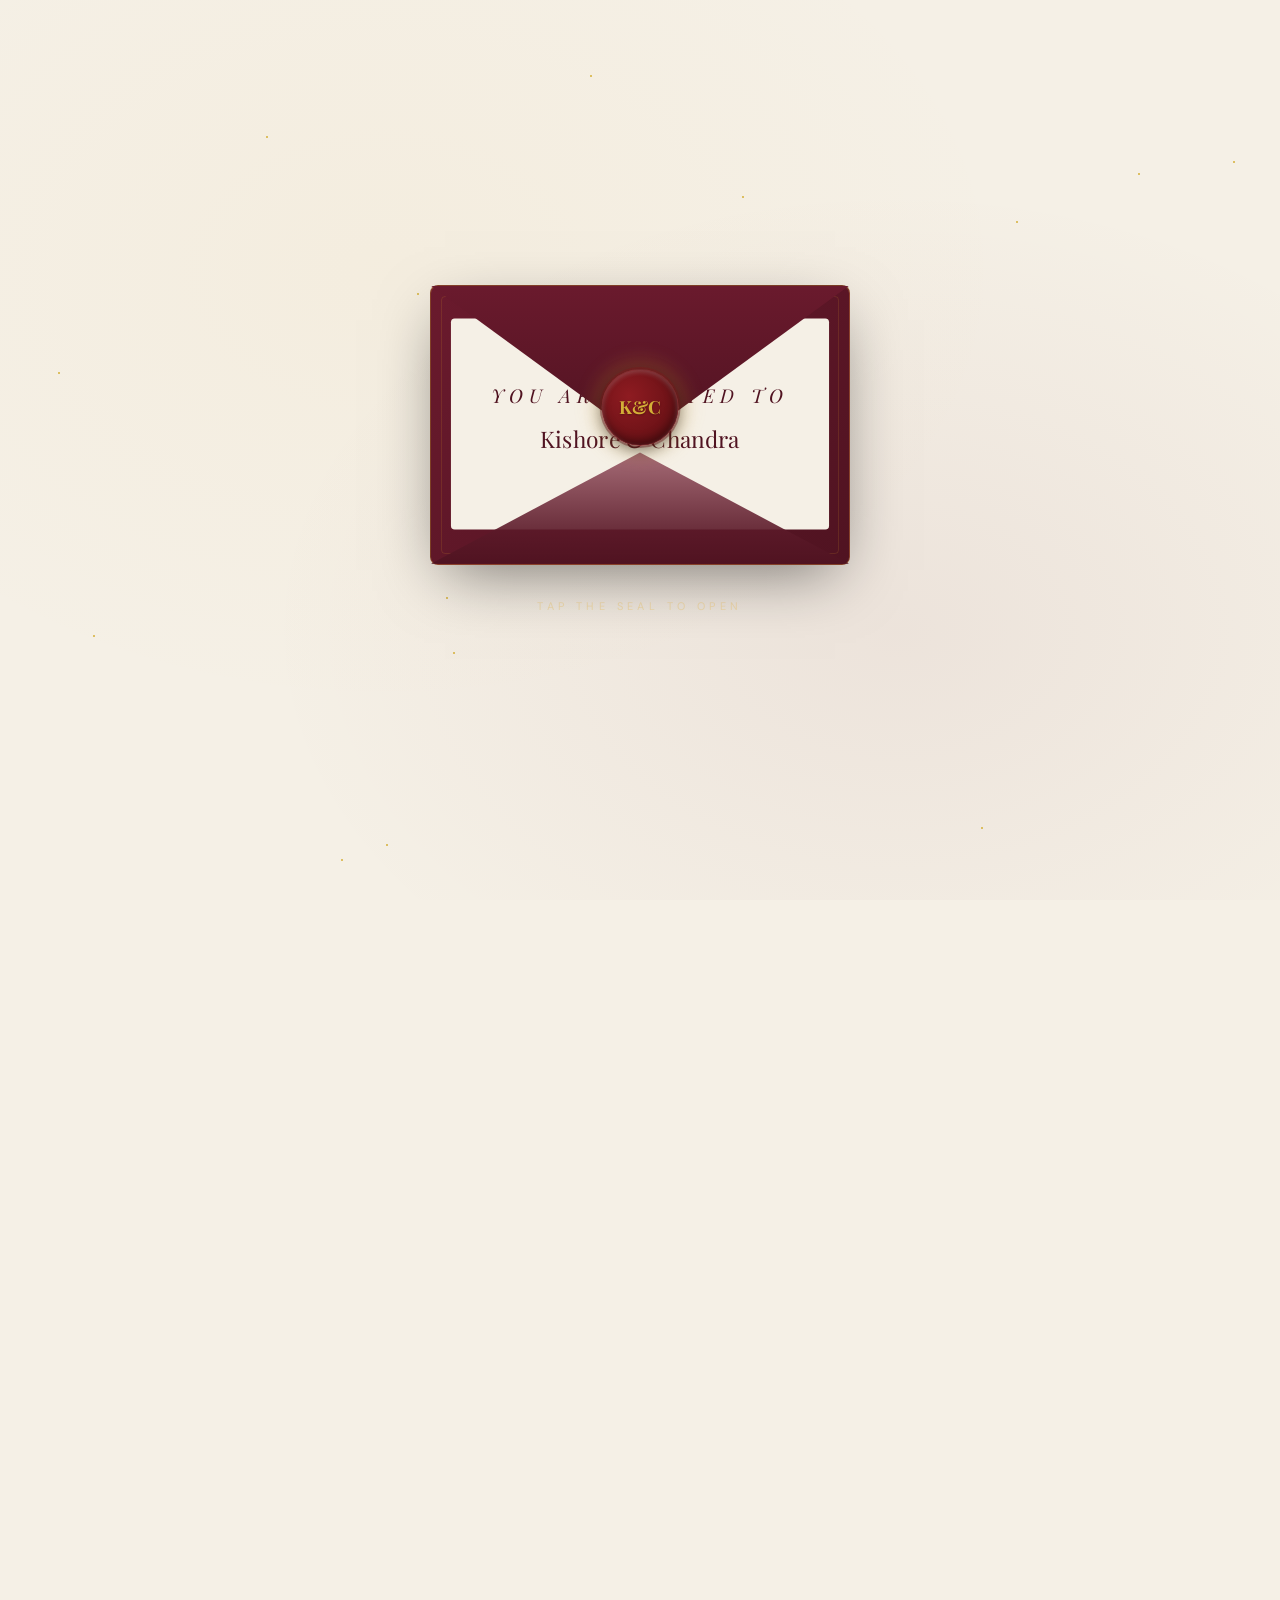
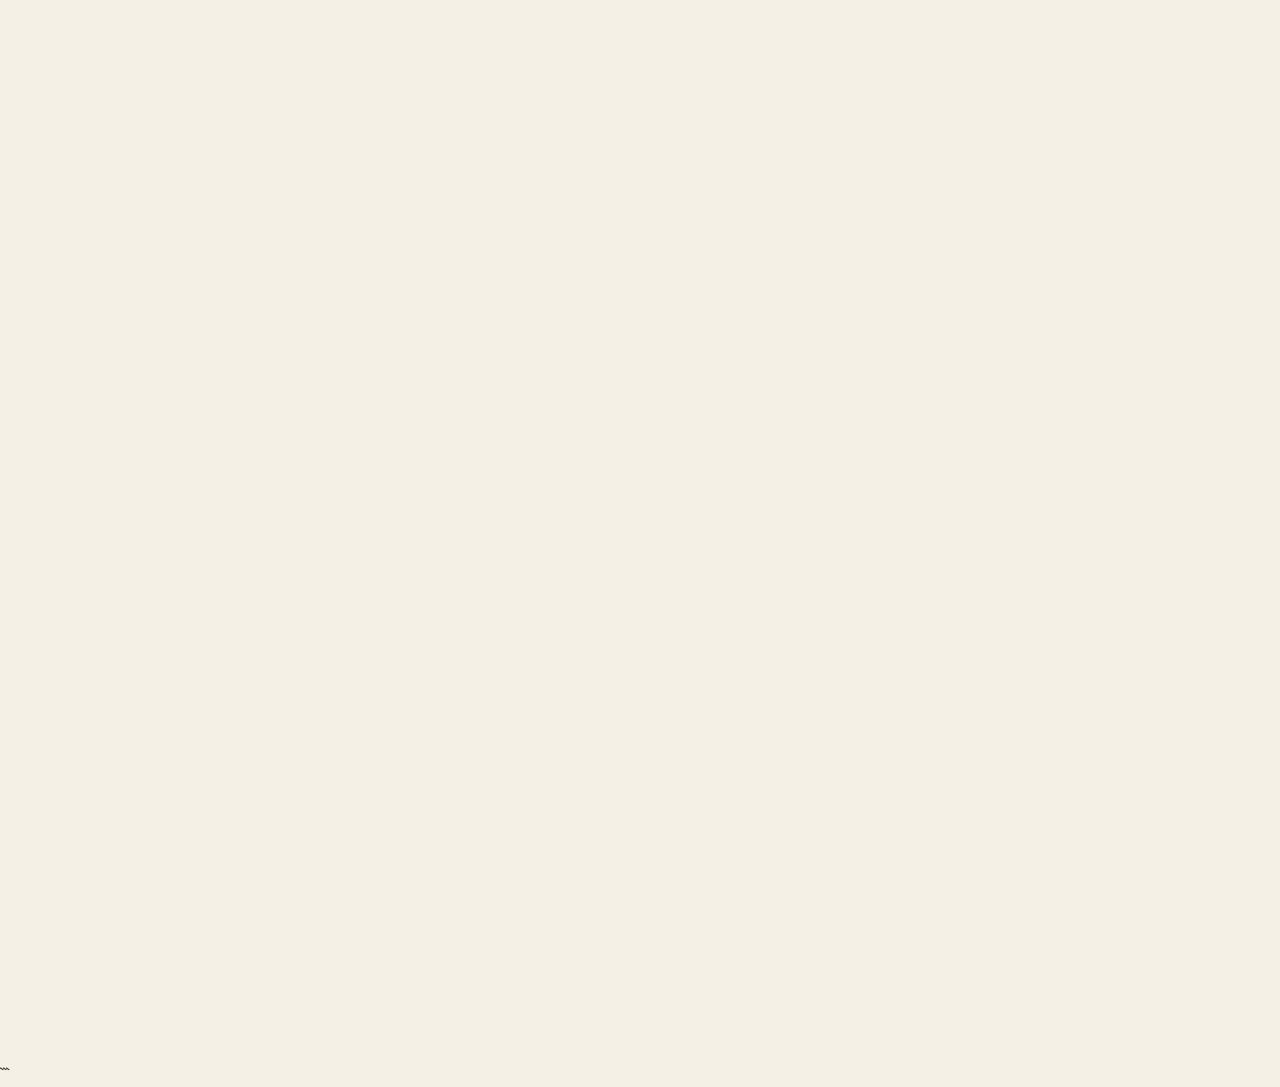
==== commit e8197285: "Fixed Events" ====
--- a/kishore_chandra/index.html
+++ b/kishore_chandra/index.html
@@ -203,45 +203,101 @@
         <h2 class="section-title reveal" data-i18n="eventsTitle">The Festivities</h2>
       </div>
       <div class="events-timeline">
-        <div class="event-item reveal">
+        <!-- Split View Mehndi -->
+        <div class="dual-event reveal" data-event-type="mehndi">
+          <div class="dual-event-side groom-side">
+            <div class="side-label">Groom's Side</div>
+            <p class="event-tagline" data-i18n="mehndiTag">Auspicious Beginnings</p>
+            <h3 class="event-name" data-i18n="mehndiName">Mehndi Ceremony</h3>
+            <div class="event-details">
+              <div class="event-detail">
+                <svg width="16" height="16" viewBox="0 0 24 24" fill="none" stroke="currentColor" stroke-width="1.5"><rect x="3" y="4" width="18" height="18" rx="2"/><path d="M16 2v4M8 2v4M3 10h18"/></svg>
+                <span data-i18n="mehndiDate">Tuesday, 21 April 2026</span>
+              </div>
+              <div class="event-detail">
+                <svg width="16" height="16" viewBox="0 0 24 24" fill="none" stroke="currentColor" stroke-width="1.5"><circle cx="12" cy="12" r="10"/><path d="M12 6v6l4 2"/></svg>
+                <span data-i18n="mehndiTime">9:00 AM</span>
+              </div>
+              <div class="event-detail">
+                <svg width="16" height="16" viewBox="0 0 24 24" fill="none" stroke="currentColor" stroke-width="1.5"><path d="M21 10c0 7-9 13-9 13s-9-6-9-13a9 9 0 0118 0z"/><circle cx="12" cy="10" r="3"/></svg>
+                <span data-i18n="mehndiVenueGroom">Home: 14/78 Trilokpuri, Delhi</span>
+              </div>
+            </div>
+          </div>
+          <div class="dual-event-center">
+            <img src="assets/gallery_4.png" alt="Mehndi" class="dual-event-img">
+            <div class="dual-event-number">01</div>
+          </div>
+          <div class="dual-event-side bride-side">
+            <div class="side-label">Bride's Side</div>
+            <p class="event-tagline" data-i18n="mehndiTag">Auspicious Beginnings</p>
+            <h3 class="event-name" data-i18n="mehndiName">Mehndi Ceremony</h3>
+            <div class="event-details">
+              <div class="event-detail">
+                <svg width="16" height="16" viewBox="0 0 24 24" fill="none" stroke="currentColor" stroke-width="1.5"><rect x="3" y="4" width="18" height="18" rx="2"/><path d="M16 2v4M8 2v4M3 10h18"/></svg>
+                <span data-i18n="mehndiDate">Tuesday, 21 April 2026</span>
+              </div>
+              <div class="event-detail">
+                <svg width="16" height="16" viewBox="0 0 24 24" fill="none" stroke="currentColor" stroke-width="1.5"><circle cx="12" cy="12" r="10"/><path d="M12 6v6l4 2"/></svg>
+                <span data-i18n="mehndiTime">9:00 AM</span>
+              </div>
+              <div class="event-detail">
+                <svg width="16" height="16" viewBox="0 0 24 24" fill="none" stroke="currentColor" stroke-width="1.5"><path d="M21 10c0 7-9 13-9 13s-9-6-9-13a9 9 0 0118 0z"/><circle cx="12" cy="10" r="3"/></svg>
+                <span data-i18n="mehndiVenueBride">Haldar Niwas, Vaishali Nagar, Jaipur</span>
+              </div>
+            </div>
+          </div>
+        </div>
+
+        <!-- Split View Sangeet -->
+        <div class="dual-event reveal" data-event-type="sangeet">
+          <div class="dual-event-side groom-side">
+            <div class="side-label">Groom's Side</div>
+            <p class="event-tagline" data-i18n="sangeetTag">The Night of Stars</p>
+            <h3 class="event-name" data-i18n="sangeetName">Sangeet</h3>
+            <div class="event-details">
+              <div class="event-detail">
+                <svg width="16" height="16" viewBox="0 0 24 24" fill="none" stroke="currentColor" stroke-width="1.5"><rect x="3" y="4" width="18" height="18" rx="2"/><path d="M16 2v4M8 2v4M3 10h18"/></svg>
+                <span data-i18n="sangeetDate">Monday, 20 April 2026</span>
+              </div>
+              <div class="event-detail">
+                <svg width="16" height="16" viewBox="0 0 24 24" fill="none" stroke="currentColor" stroke-width="1.5"><circle cx="12" cy="12" r="10"/><path d="M12 6v6l4 2"/></svg>
+                <span data-i18n="sangeetTime">7:00 PM onwards</span>
+              </div>
+              <div class="event-detail">
+                <svg width="16" height="16" viewBox="0 0 24 24" fill="none" stroke="currentColor" stroke-width="1.5"><path d="M21 10c0 7-9 13-9 13s-9-6-9-13a9 9 0 0118 0z"/><circle cx="12" cy="10" r="3"/></svg>
+                <span data-i18n="sangeetVenueGroom">The Royal Ballroom, Park Hyatt, Delhi</span>
+              </div>
+            </div>
+          </div>
+          <div class="dual-event-center">
+            <img src="assets/gallery_3.png" alt="Sangeet" class="dual-event-img">
+            <div class="dual-event-number">02</div>
+          </div>
+          <div class="dual-event-side bride-side">
+            <div class="side-label">Bride's Side</div>
+            <p class="event-tagline" data-i18n="sangeetTag">The Night of Stars</p>
+            <h3 class="event-name" data-i18n="sangeetName">Sangeet</h3>
+            <div class="event-details">
+              <div class="event-detail">
+                <svg width="16" height="16" viewBox="0 0 24 24" fill="none" stroke="currentColor" stroke-width="1.5"><rect x="3" y="4" width="18" height="18" rx="2"/><path d="M16 2v4M8 2v4M3 10h18"/></svg>
+                <span data-i18n="sangeetDate">Monday, 20 April 2026</span>
+              </div>
+              <div class="event-detail">
+                <svg width="16" height="16" viewBox="0 0 24 24" fill="none" stroke="currentColor" stroke-width="1.5"><circle cx="12" cy="12" r="10"/><path d="M12 6v6l4 2"/></svg>
+                <span data-i18n="sangeetTime">7:00 PM onwards</span>
+              </div>
+              <div class="event-detail">
+                <svg width="16" height="16" viewBox="0 0 24 24" fill="none" stroke="currentColor" stroke-width="1.5"><path d="M21 10c0 7-9 13-9 13s-9-6-9-13a9 9 0 0118 0z"/><circle cx="12" cy="10" r="3"/></svg>
+                <span data-i18n="sangeetVenueBride">Samode Palace, Jaipur</span>
+              </div>
+            </div>
+          </div>
+        </div>
+
+        <div class="event-item featured reveal" data-event-type="wedding">
           <div class="event-image-container">
-            <div class="event-number">01</div>
-            <img src="assets/gallery_4.png" alt="Haldi Image" class="event-side-image">
-          </div>
-          <div class="event-content">
-            <p class="event-tagline" data-i18n="mehndiTag">The Art of Love</p>
-            <h3 class="event-name" data-i18n="mehndiName">Mehndi</h3>
-            <p class="event-desc" data-i18n="mehndiDesc">An intimate afternoon of intricate henna artistry, music, and
-              celebration with close family and friends.</p>
-            <div class="event-details">
-              <div class="event-detail">
-                <svg width="16" height="16" viewBox="0 0 24 24" fill="none" stroke="currentColor" stroke-width="1.5">
-                  <rect x="3" y="4" width="18" height="18" rx="2" />
-                  <path d="M16 2v4M8 2v4M3 10h18" />
-                </svg>
-                <span data-i18n="mehndiDate">April 21, 2026</span>
-              </div>
-              <div class="event-detail">
-                <svg width="16" height="16" viewBox="0 0 24 24" fill="none" stroke="currentColor" stroke-width="1.5">
-                  <circle cx="12" cy="12" r="10" />
-                  <path d="M12 6v6l4 2" />
-                </svg>
-                <span data-i18n="mehndiTime">9:00 AM onwards</span>
-              </div>
-              <div class="event-detail">
-                <svg width="16" height="16" viewBox="0 0 24 24" fill="none" stroke="currentColor" stroke-width="1.5">
-                  <path d="M21 10c0 7-9 13-9 13s-9-6-9-13a9 9 0 0118 0z" />
-                  <circle cx="12" cy="10" r="3" />
-                </svg>
-                <span data-i18n="mehndiVenue">Home: 14/78 Trilokpuri</span>
-              </div>
-            </div>
-          </div>
-        </div>
-
-        <div class="event-item featured reveal">
-          <div class="event-image-container">
-            <div class="event-number">02</div>
+            <div class="event-number">03</div>
             <img src="assets/gallery_5.png" alt="Wedding Image" class="event-side-image">
           </div>
           <div class="event-content">
@@ -276,17 +332,16 @@
           </div>
         </div>
 
-        <div class="event-item reveal">
+        <div class="event-item reveal" data-event-type="reception">
           <div class="event-image-container">
-          <div class="event-number">03</div>
+          <div class="event-number">04</div>
           <img src="assets/gallery_6.png" alt="Reception Image" class="event-side-image">
         </div>
         <div class="event-content">
           <p class="event-tagline" data-i18n="receptionTag">A Grand Celebration</p>
           <h3 class="event-name" data-i18n="receptionName">Reception</h3>
           <p class="event-desc" data-i18n="receptionDesc">With great joy and happiness, Sri Somnath Das & Smt. Anima Das
-            request the pleasure of your company at the wedding reception of Kishore & Chandra. With Best Compliments:
-            Das Family.</p>
+            request the pleasure of your company at the wedding reception of Kishore & Chandra.</p>
           <div class="event-details">
             <div class="event-detail">
               <svg width="16" height="16" viewBox="0 0 24 24" fill="none" stroke="currentColor" stroke-width="1.5">
@@ -349,35 +404,51 @@
       </div>
     </section>
 
-    <!-- ─── Venue ─── -->
+    <!-- ─── Venue Maps ─── -->
+    <!-- ─── Venue Maps ─── -->
     <section id="venue" class="section venue-section">
-      <div class="section-header">
-        <p class="section-label reveal" data-i18n="venueLabel">Where it all happens</p>
-        <h2 class="section-title reveal" data-i18n="venueTitle">The Venue</h2>
-      </div>
-      <div class="venue-card reveal">
-        <div class="venue-visual">
-          <div class="venue-placeholder">
-            <div class="venue-qr">
-              <img id="venueQr"
-                src="https://api.qrserver.com/v1/create-qr-code/?size=180x180&data=https%3A%2F%2Fmaps.app.goo.gl%2FpQo2wiowwueSvJX69&format=svg"
-                alt="QR Code — Scan for directions" class="venue-qr-img" width="180" height="180" loading="lazy">
-              <p class="venue-qr-label" data-i18n="venueQrLabel">Scan for directions</p>
-            </div>
-          </div>
-        </div>
-        <div class="venue-info">
-          <h3 class="venue-name" data-i18n="venueName">MARINA DREAMS BANQUET</h3>
-          <p class="venue-desc" data-i18n="venueDesc">B-72/5, Ring Rd, Block B, Wazirpur Industrial Area, Ashok Vihar,
-            Delhi, 110052</p>
-          <a href="https://maps.app.goo.gl/pQo2wiowwueSvJX69" target="_blank" rel="noopener" class="venue-directions">
-            <svg width="16" height="16" viewBox="0 0 24 24" fill="none" stroke="currentColor" stroke-width="1.5">
-              <path d="M21 10c0 7-9 13-9 13s-9-6-9-13a9 9 0 0118 0z" />
-              <circle cx="12" cy="10" r="3" />
-            </svg>
-            <span data-i18n="venueDirections">Get Directions</span>
-          </a>
-          <!-- <p class="venue-address" data-i18n="venueAddress">Village Samode, Tehsil Chomu, Jaipur</p> -->
+      <div class="container">
+        <div class="section-header">
+          <p class="section-label reveal" data-i18n="venueLabel">Where it all happens</p>
+          <h2 class="section-title reveal" data-i18n="venueTitle">The Venues</h2>
+        </div>
+
+        <!-- Wedding Venue -->
+        <div class="venue-card-split reveal">
+          <div class="venue-map-embed">
+            <iframe src="https://www.google.com/maps/embed?pb=!1m18!1m12!1m3!1d3500.2785161474!2d77.1633!3d28.6!2m3!1f0!2f0!3f0!3m2!1i1024!2i768!4f13.1!3m3!1m2!1s0x390d024620000001%3A0xe5a36329e7c3c54!2sMarina%20Dreams%20Banquet!5e0!3m2!1sen!2sin!4v1622549214300!5m2!1sen!2sin" width="100%" height="100%" style="border:0;" allowfullscreen="" loading="lazy"></iframe>
+          </div>
+          <div class="venue-info-side">
+            <h3 class="venue-name" data-i18n="weddingName">Wedding Ceremony</h3>
+            <p class="venue-address" data-i18n="weddingVenue">MARINA DREAMS BANQUET, Wazirpur Industrial Area, Ashok Vihar, Delhi - 110052</p>
+            <div class="venue-qr-box">
+              <img src="https://api.qrserver.com/v1/create-qr-code/?size=150x150&data=https://www.google.com/maps/search/?api=1%26query=Marina+Dreams+Banquet+Wazirpur+Delhi" alt="Wedding QR" class="venue-qr-img">
+              <span data-i18n="venueQrLabel">Scan for GPS</span>
+            </div>
+            <a href="https://www.google.com/maps/search/?api=1&query=Marina+Dreams+Banquet+Wazirpur+Delhi" target="_blank" class="hero-cta" style="margin-top: 10px;">
+              <span data-i18n="venueDirections">Get Directions</span>
+              <svg width="14" height="14" viewBox="0 0 24 24" fill="none" stroke="currentColor" stroke-width="2"><path d="M5 12h14M12 5l7 7-7 7"/></svg>
+            </a>
+          </div>
+        </div>
+
+        <!-- Reception Venue -->
+        <div class="venue-card-split reveal">
+          <div class="venue-map-embed">
+            <iframe src="https://www.google.com/maps/embed?pb=!1m18!1m12!1m3!1d3502.8!2d77.29!3d28.6!2m3!1f0!2f0!3f0!3m2!1i1024!2i768!4f13.1!3m3!1m2!1s0x390cfb5a00000001%3A0x289748b6c4b9d038!2sS.K%20Eastend%20Banquet!5e0!3m2!1sen!2sin!4v1622549214300!5m2!1sen!2sin" width="100%" height="100%" style="border:0;" allowfullscreen="" loading="lazy"></iframe>
+          </div>
+          <div class="venue-info-side">
+            <h3 class="venue-name" data-i18n="receptionName">Reception</h3>
+            <p class="venue-address" data-i18n="receptionVenue">S.K EASTEND BANQUET, Mayur Vihar Extension, Delhi</p>
+            <div class="venue-qr-box">
+              <img src="https://api.qrserver.com/v1/create-qr-code/?size=150x150&data=https://www.google.com/maps/search/?api=1%26query=SK+Eastend+Banquet+Mayur+Vihar+Delhi" alt="Reception QR" class="venue-qr-img">
+              <span data-i18n="venueQrLabel">Scan for GPS</span>
+            </div>
+            <a href="https://www.google.com/maps/search/?api=1&query=SK+Eastend+Banquet+Mayur+Vihar+Delhi" target="_blank" class="hero-cta" style="margin-top: 10px;">
+              <span data-i18n="venueDirections">Get Directions</span>
+              <svg width="14" height="14" viewBox="0 0 24 24" fill="none" stroke="currentColor" stroke-width="2"><path d="M5 12h14M12 5l7 7-7 7"/></svg>
+            </a>
+          </div>
         </div>
       </div>
     </section>
@@ -406,24 +477,6 @@
 
   </main>
 
-  <!-- Music Button -->
-  <button id="musicToggle" class="wide-music-btn" aria-label="Toggle music" title="Music">
-    <svg class="music-icon music-on" width="20" height="20" viewBox="0 0 24 24" fill="none" stroke="currentColor"
-      stroke-width="2">
-      <path d="M9 18V5l12-2v13" />
-      <circle cx="6" cy="18" r="3" />
-      <circle cx="18" cy="16" r="3" />
-    </svg>
-    <svg class="music-icon music-off" width="20" height="20" viewBox="0 0 24 24" fill="none" stroke="currentColor"
-      stroke-width="2">
-      <path d="M9 18V5l12-2v13" />
-      <circle cx="6" cy="18" r="3" />
-      <circle cx="18" cy="16" r="3" />
-      <line x1="1" y1="1" x2="23" y2="23" stroke-width="2" />
-    </svg>
-    <span id="musicBtnLabel">PAUSE MUSIC</span>
-  </button>
-
   <audio id="bgMusic" loop preload="auto">
     <source src="assets/music.mp3" type="audio/mpeg">
   </audio>
--- a/kishore_chandra/style.css
+++ b/kishore_chandra/style.css
@@ -638,12 +638,13 @@
   margin: 0 auto 32px;
   width: clamp(260px, 50vw, 420px);
   height: clamp(180px, 35vw, 280px);
-  perspective: 1200px;
-  transition: transform 0.5s var(--ease-bounce);
-}
-
-.envelope:hover { transform: scale(1.03); }
-.envelope:active { transform: scale(0.98); }
+  perspective: 1500px;
+  transition: transform 0.6s var(--ease-bounce);
+  transform-style: preserve-3d;
+}
+
+.envelope:hover { transform: translateY(-10px) rotateX(5deg); }
+.envelope:active { transform: scale(0.96); }
 
 .envelope-body {
   position: relative;
@@ -678,16 +679,13 @@
   flex-direction: column;
   align-items: center;
   justify-content: center;
-  padding: 24px;
-  box-shadow: 0 -4px 20px rgba(0, 0, 0, 0.15);
-  opacity: 0;
-  transform: translateY(0);
-  transition: opacity 0.6s 0.5s, transform 1.6s 0.5s var(--ease-out);
+  transform: translateY(0) scale(0.95);
+  transition: opacity 0.8s 0.6s, transform 1.2s 0.6s var(--ease-out);
 }
 
 .seal-screen.opened .envelope-letter {
   opacity: 1;
-  transform: translateY(-80px);
+  transform: translateY(-120px) scale(1);
 }
 
 .envelope-letter-label {
@@ -794,23 +792,45 @@
 
 .wax-seal-body {
   position: relative;
-  width: clamp(56px, 5vw, 72px);
-  height: clamp(56px, 5vw, 72px);
+  width: clamp(64px, 6vw, 84px);
+  height: clamp(64px, 6vw, 84px);
   border-radius: 50%;
-  background: radial-gradient(circle at 35% 35%, hsl(0, 70%, 40%), hsl(0, 65%, 28%));
+  background: radial-gradient(circle at 35% 35%, #8e1b21, #5a0d11);
   box-shadow:
-    0 4px 20px rgba(0, 0, 0, 0.4),
-    inset 0 2px 4px rgba(255, 255, 255, 0.15),
-    inset 0 -2px 4px rgba(0, 0, 0, 0.2);
+    0 4px 15px rgba(0, 0, 0, 0.5),
+    inset 0 2px 5px rgba(255, 255, 255, 0.2),
+    inset -2px -4px 10px rgba(0, 0, 0, 0.4),
+    0 0 0 2px rgba(142, 27, 33, 0.4);
   display: flex;
   align-items: center;
   justify-content: center;
-  animation: waxPulse 2s ease-in-out infinite;
-}
-
-@keyframes waxPulse {
-  0%, 100% { transform: scale(1); }
-  50% { transform: scale(1.05); }
+  border: 1px solid rgba(255, 255, 255, 0.1);
+  transition: all 0.4s var(--ease);
+}
+
+.wax-seal::after {
+  content: '';
+  position: absolute;
+  inset: -4px;
+  border-radius: 50%;
+  background: radial-gradient(circle, rgba(142, 27, 33, 0.2), transparent 70%);
+  z-index: -1;
+}
+
+.envelope:hover .wax-seal-body {
+  transform: scale(1.1) rotate(5deg);
+  box-shadow: 
+    0 8px 25px rgba(0, 0, 0, 0.6),
+    inset 0 2px 5px rgba(255, 255, 255, 0.3);
+}
+
+@keyframes sealBreak {
+  0% { transform: scale(1); opacity: 1; filter: blur(0); }
+  100% { transform: scale(1.5) rotate(15deg); opacity: 0; filter: blur(10px); }
+}
+
+.seal-screen.opened .wax-seal-body {
+  animation: sealBreak 0.8s forwards var(--ease-out);
 }
 
 .wax-seal-initials {
@@ -929,15 +949,16 @@
   border: none;
   text-align: left;
   font-family: var(--font-sans);
-  font-size: 12px;
+  font-size: 13px;
   font-weight: 400;
-  color: var(--text-secondary);
+  color: var(--ivory) !important;
+  opacity: 0.7;
   cursor: pointer;
   transition: all 0.2s;
 }
 
-.lang-option:hover { color: var(--text); background: rgba(255,255,255,0.04); }
-.lang-option.active { color: var(--accent); }
+.lang-option:hover { color: #fff !important; background: rgba(255,255,255,0.1); opacity: 1; }
+.lang-option.active { color: var(--accent) !important; opacity: 1; font-weight: 600; }
 
 /* ── Navigation ── */
 .nav {
@@ -1423,20 +1444,31 @@
 }
 
 /* ── Events ── */
-.events-section { background: var(--bg-alt); }
+.events-section { 
+  background: var(--bg-alt); 
+  display: flex;
+  flex-direction: column;
+  align-items: center;
+  width: 100%;
+}
 
 .events-timeline {
-  max-width: 800px;
+  max-width: 1100px;
+  width: 100%;
   margin: 0 auto;
   padding: 0 clamp(24px, 5vw, 60px);
   display: flex;
   flex-direction: column;
-  gap: 32px;
+  align-items: center;
+  gap: 48px;
 }
 
 .event-item {
   display: flex;
-  gap: clamp(24px, 4vw, 48px);
+  flex-direction: column;
+  align-items: center;
+  text-align: center;
+  gap: 24px;
   padding: clamp(28px, 4vw, 44px);
   background: hsla(20, 18%, 12%, 0.5);
   backdrop-filter: blur(8px);
@@ -1510,11 +1542,17 @@
   margin-bottom: 20px;
 }
 
-.event-details { display: flex; flex-direction: column; gap: 8px; }
+.event-details { 
+  display: flex; 
+  flex-direction: column; 
+  align-items: center;
+  gap: 12px; 
+}
 
 .event-detail {
   display: flex;
   align-items: center;
+  justify-content: center;
   gap: 10px;
   font-size: 13px;
   color: var(--text-muted);
@@ -1525,96 +1563,90 @@
 /* ── Venue ── */
 .venue-section { background: var(--bg); }
 
-.venue-card {
-  max-width: 1000px;
-  margin: 0 auto;
-  padding: 0 clamp(24px, 5vw, 60px);
+.venue-card-split {
   display: grid;
-  grid-template-columns: 1fr 1fr;
-  border: 1px solid hsla(40, 72%, 52%, 0.1);
-  border-radius: 16px;
+  grid-template-columns: 1.2fr 0.8fr;
+  background: var(--bg-card);
+  border-radius: 24px;
   overflow: hidden;
-  box-shadow: 0 4px 24px -4px hsla(40, 72%, 52%, 0.08);
-}
-
-.venue-visual { position: relative; min-height: 320px; }
-
-.venue-placeholder {
-  width: 100%;
-  height: 100%;
-  background:
-    radial-gradient(circle at 55% 45%, var(--accent-glow) 0%, transparent 50%),
-    linear-gradient(135deg, var(--bg-card) 0%, var(--bg) 100%);
+  margin-bottom: 40px;
+  box-shadow: 0 10px 30px rgba(0,0,0,0.2);
+  border: 1px solid rgba(197, 160, 89, 0.1);
+  transition: transform 0.4s var(--ease);
+}
+
+.venue-card-split:hover {
+  transform: translateY(-5px);
+  box-shadow: 0 20px 40px rgba(0,0,0,0.3);
+}
+
+.venue-map-embed {
+  min-height: 350px;
+  background: #222;
+}
+
+.venue-info-side {
+  padding: 40px;
   display: flex;
+  flex-direction: column;
+  justify-content: center;
   align-items: center;
-  justify-content: center;
-}
-
-.venue-qr {
   text-align: center;
-  padding: 24px;
-}
-
-.venue-qr-img {
-  display: block;
-  margin: 0 auto 16px;
-  border: 1px solid var(--border);
-  padding: 12px;
-  background: var(--bg-card);
-}
-
-.venue-qr-label {
-  font-family: var(--font-sans);
-  font-size: 10px;
-  font-weight: 400;
-  text-transform: uppercase;
-  letter-spacing: 0.25em;
-  color: var(--text-muted);
-}
-
-.venue-info { padding: clamp(28px, 4vw, 48px); background: var(--bg-card); }
+  gap: 20px;
+}
 
 .venue-name {
   font-family: var(--font-display);
-  font-size: clamp(24px, 3.5vw, 34px);
-  font-weight: 500;
-  margin-bottom: 16px;
-  letter-spacing: 0.02em;
-}
-
-.venue-desc {
+  font-size: 1.8rem;
+  color: var(--accent);
+  margin: 0;
+}
+
+.venue-address {
   font-size: 14px;
   color: var(--text-secondary);
-  line-height: 1.8;
-  margin-bottom: 24px;
-}
-
-.venue-directions {
-  display: inline-flex;
+  line-height: 1.6;
+}
+
+.venue-qr-box {
+  background: #fff;
+  padding: 12px;
+  border-radius: 12px;
+  display: flex;
+  flex-direction: column;
   align-items: center;
   gap: 8px;
-  font-family: var(--font-sans);
-  font-size: 12px;
-  font-weight: 500;
+}
+
+.venue-qr-box img {
+  width: 120px;
+  height: 120px;
+}
+
+.venue-qr-box span {
+  font-size: 10px;
+  color: #333;
   text-transform: uppercase;
-  letter-spacing: 0.15em;
-  color: var(--accent);
-  padding: 12px 28px;
-  border: 1px solid var(--border);
-  transition: all 0.3s var(--ease);
-  margin-bottom: 16px;
-}
-
-.venue-directions:hover {
-  background: hsla(40, 72%, 52%, 0.2);
-  border-color: var(--accent);
-}
-
-.venue-address {
-  font-size: 13px;
-  color: var(--text-muted);
-  font-style: italic;
-}
+  letter-spacing: 0.1em;
+  font-weight: 600;
+}
+
+@media (max-width: 768px) {
+  .venue-card-split {
+    grid-template-columns: 1fr;
+  }
+  .venue-map-embed {
+    height: 300px;
+    min-height: 300px;
+  }
+  .venue-info-side {
+    padding: 30px;
+  }
+}
+
+/* ── Gallery ── */
+.gallery-section { background: var(--bg-alt); }
+
 
 /* ── Gallery ── */
 .gallery-section { background: var(--bg-alt); }
@@ -1872,17 +1904,17 @@
 }
 .event-item {
   display: flex !important;
-  flex-direction: row;
+  flex-direction: column !important;
   align-items: center !important;
-  gap: 40px !important;
+  gap: 32px !important;
   background: transparent !important;
   border: none !important;
-  padding: 0 !important;
-  text-align: left !important;
+  padding: 40px 0 !important;
+  text-align: center !important;
   box-shadow: none !important;
 }
 .event-item.featured {
-  flex-direction: row-reverse;
+  flex-direction: column !important;
 }
 @media (max-width: 768px) {
   .event-item {
@@ -1891,13 +1923,15 @@
 }
 .event-image-container {
   position: relative;
-  flex: 0 0 45%;
-  min-height: 480px;
+  width: 100%;
+  max-width: 500px;
+  height: 350px;
 }
 .event-side-image {
   position: absolute !important;
   top: 0;
-  left: 0;
+  left: 50%;
+  transform: translateX(-50%);
   width: 100%;
   height: 100%;
   object-fit: cover;
@@ -1923,10 +1957,12 @@
   z-index: 2;
 }
 .event-content {
-  flex: 1;
-  padding: 40px 40px 40px 0 !important;
+  width: 100%;
+  max-width: 800px;
+  padding: 20px !important;
   display: flex;
   flex-direction: column;
+  align-items: center;
   justify-content: center;
 }
 @media (max-width: 768px) {
@@ -1981,6 +2017,110 @@
   color: var(--accent) !important;
 }
 
+/* ── Dual Event Split View ── */
+.dual-event {
+  display: grid;
+  grid-template-columns: 1fr 320px 1fr;
+  width: 100%;
+  gap: 40px;
+  margin-bottom: 80px;
+  align-items: center;
+  justify-content: center;
+  justify-items: center;
+  position: relative;
+}
+
+.dual-event-side {
+  display: flex;
+  flex-direction: column;
+  gap: 16px;
+  background: rgba(255, 255, 255, 0.03);
+  padding: 40px;
+  border-radius: 24px;
+  border: 1px solid rgba(197, 160, 89, 0.1);
+  transition: all 0.4s var(--ease);
+}
+
+.dual-event-side:hover {
+  background: rgba(255, 255, 255, 0.06);
+  border-color: rgba(197, 160, 89, 0.3);
+  transform: translateY(-5px);
+}
+
+.groom-side, .bride-side { text-align: center; align-items: center; }
+
+.side-label {
+  font-family: var(--font-sans);
+  font-size: 10px;
+  font-weight: 600;
+  text-transform: uppercase;
+  letter-spacing: 0.2em;
+  color: var(--accent);
+  margin-bottom: 8px;
+  opacity: 0.8;
+}
+
+.dual-event-center {
+  position: relative;
+  width: 100%;
+  aspect-ratio: 3 / 4;
+  border-radius: 160px;
+  overflow: hidden;
+  border: 2px solid var(--accent);
+  box-shadow: 0 20px 40px rgba(0,0,0,0.3);
+}
+
+.dual-event-img {
+  width: 100%;
+  height: 100%;
+  object-fit: cover;
+  transition: transform 0.8s var(--ease);
+}
+
+.dual-event-center:hover .dual-event-img {
+  transform: scale(1.1);
+}
+
+.dual-event-number {
+  position: absolute;
+  bottom: 30px;
+  left: 50%;
+  transform: translateX(-50%);
+  background: var(--accent);
+  color: var(--maroon);
+  width: 50px;
+  height: 50px;
+  border-radius: 50%;
+  display: flex;
+  align-items: center;
+  justify-content: center;
+  font-family: var(--font-display);
+  font-size: 1.2rem;
+  font-weight: 700;
+  box-shadow: 0 4px 15px rgba(0,0,0,0.3);
+}
+
+@media (max-width: 1024px) {
+  .dual-event {
+    grid-template-columns: 1fr;
+    gap: 30px;
+  }
+  
+  .dual-event-center {
+    order: -1;
+    max-width: 300px;
+    margin: 0 auto;
+  }
+  
+  .dual-event-side {
+    text-align: center;
+    align-items: center;
+    padding: 30px;
+  }
+  
+  .groom-side, .bride-side { text-align: center; align-items: center; }
+}
+
 /* Hero BG Overrides */
 .hero {
   background: url('assets/hero_bg.png') center/cover no-repeat !important;
@@ -2066,47 +2206,7 @@
   stroke: var(--accent-light) !important;
 }
 
-/* Wide Bottom Music Button */
-.wide-music-btn {
-  position: fixed;
-  bottom: 30px;
-  left: 50%;
-  transform: translateX(-50%);
-  z-index: 1000;
-  background: var(--maroon) !important;
-  color: #fff !important;
-  border: 1px solid var(--accent-light) !important;
-  border-radius: 40px !important;
-  padding: 12px 32px !important;
-  display: flex !important;
-  align-items: center !important;
-  gap: 12px !important;
-  box-shadow: 0 4px 15px rgba(0,0,0,0.5) !important;
-  cursor: pointer;
-  font-family: var(--font-body);
-  letter-spacing: 0.1em;
-  font-size: 14px;
-  text-shadow: 0 1px 2px rgba(0,0,0,0.5) !important;
-  transition: all 0.3s ease;
-}
-.wide-music-btn svg {
-  stroke: var(--accent-light) !important;
-}
-.wide-music-btn:hover {
-  background: var(--bg-card) !important;
-  color: var(--maroon) !important;
-  border-color: var(--maroon) !important;
-}
-.wide-music-btn:hover svg {
-  stroke: var(--maroon) !important;
-}
-.wide-music-btn span {
-  white-space: nowrap;
-}
-.wide-music-btn.muted .music-on { display: none; }
-.wide-music-btn.muted .music-off { display: block; }
-.wide-music-btn:not(.muted) .music-on { display: block; }
-.wide-music-btn:not(.muted) .music-off { display: none; }
+
 
 /* Rose Petal Shower Animation */
 .petal-container {
@@ -2162,3 +2262,7 @@
   font-weight: 500;
   opacity: 1;
 }
+
+.side-filtered-out {
+  display: none !important;
+}
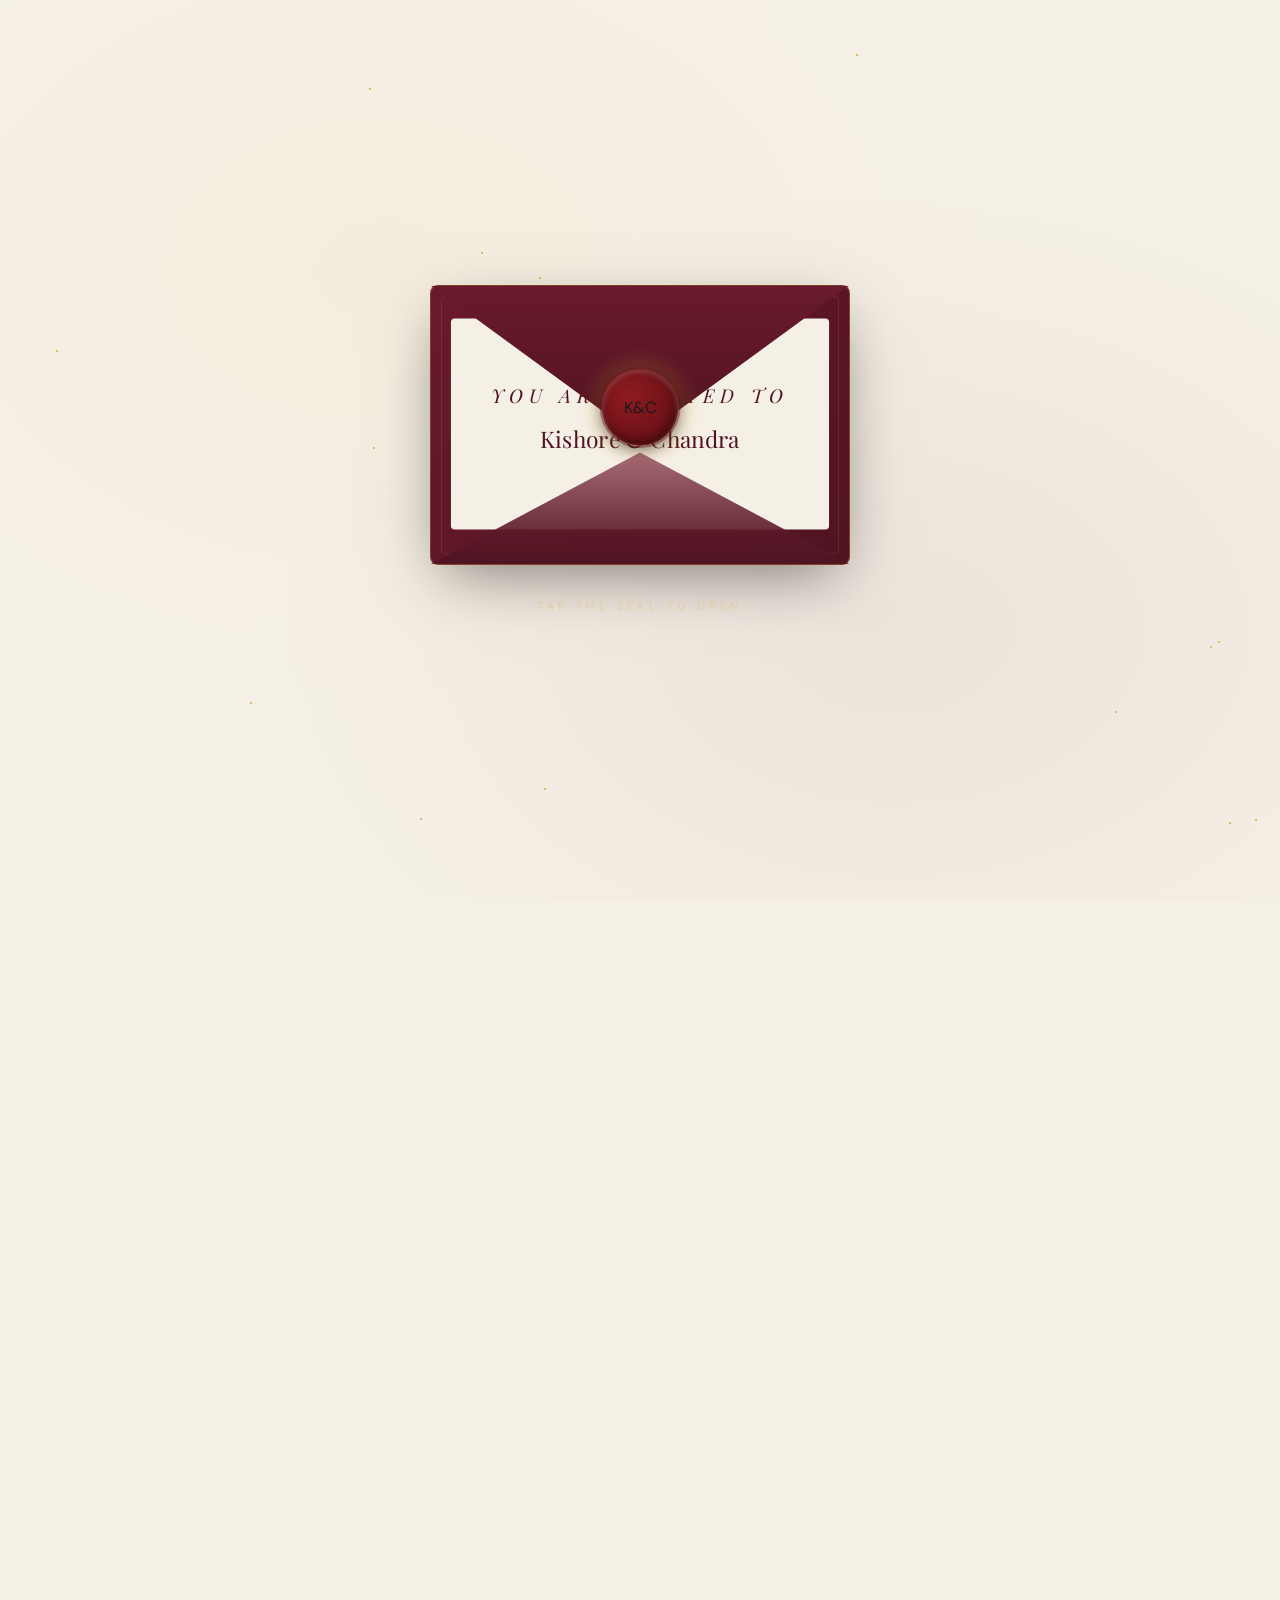
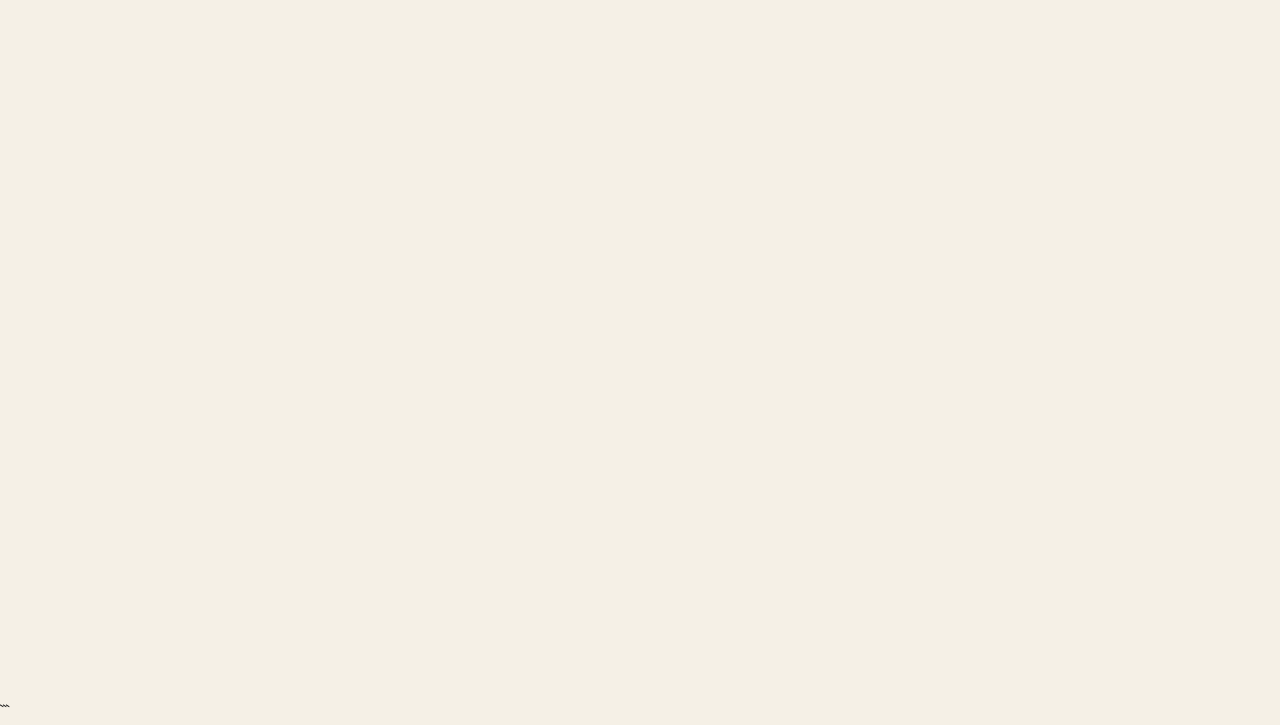
==== commit 53e53c18: "fixes 2.0" ====
--- a/kishore_chandra/index.html
+++ b/kishore_chandra/index.html
@@ -4,13 +4,22 @@
 <head>
   <meta charset="UTF-8">
   <meta name="viewport" content="width=device-width, initial-scale=1.0">
-  <title>Kishore & Chandra — Wedding Invitation</title>
+  <title>Kishore & Chandra — A Celebration of Love</title>
   <meta name="description"
-    content="You are cordially invited to celebrate the wedding of Kishore & Chandra — December 15, 2026">
+    content="You are cordially invited to celebrate the wedding of Kishore & Chandra — April 21, 2026. Join us for a journey of three days.">
+
+  <!-- Open Graph / WhatsApp / Facebook -->
+  <meta property="og:type" content="website">
+  <meta property="og:url" content="https://kishoreandchandra.wedding">
+  <meta property="og:title" content="Kishore ❤️ Chandra — Wedding Invitation">
+  <meta property="og:description"
+    content="We invite you to witness our sacred union on April 21, 2026. Tap to open the invitation.">
+  <meta property="og:image" content="assets/og_thumb.png">
+
   <link rel="preconnect" href="https://fonts.googleapis.com">
   <link rel="preconnect" href="https://fonts.gstatic.com" crossorigin>
   <link
-    href="https://fonts.googleapis.com/css2?family=Playfair+Display:ital,wght@0,400;0,500;0,600;0,700;0,800;1,400;1,500;1,600&family=Montserrat:wght@300;400;500;600;700&family=DM+Sans:ital,wght@0,300;0,400;0,500;0,600;0,700;1,300;1,400&family=Noto+Serif+Bengali:wght@400;500;600;700&family=Noto+Serif+Devanagari:wght@400;500;600;700&display=swap"
+    href="https://fonts.googleapis.com/css2?family=Playfair+Display:ital,wght@0,400;0,500;0,600;0,700;0,800;1,400;1,500;1,600&family=Montserrat:wght@300;400;500;600;700&family=DM+Sans:ital,wght@0,300;0,400;0,500;0,600;0,700;1,300;1,400&family=Great+Vibes&family=Noto+Serif+Bengali:wght@400;500;600;700&family=Noto+Serif+Devanagari:wght@400;500;600;700&display=swap"
     rel="stylesheet">
   <link rel="stylesheet" href="style.css">
 </head>
@@ -90,8 +99,10 @@
 
     <!-- ─── Hero ─── -->
     <section id="hero" class="hero">
+      <div class="hero-bg"></div>
       <div class="hero-pattern"></div>
       <div class="hero-overlay"></div>
+      <div class="hero-particles" id="heroParticles"></div>
       <div class="hero-corners">
         <div class="corner corner-tl"></div>
         <div class="corner corner-tr"></div>
@@ -99,8 +110,11 @@
         <div class="corner corner-br"></div>
       </div>
       <div class="hero-content">
+        <svg class="hero-flourish" viewBox="0 0 100 20">
+          <path d="M0,10 Q25,0 50,10 T100,10" fill="none" stroke="currentColor" stroke-width="1" />
+        </svg>
         <p class="hero-pretext anim-fade" data-i18n="heroInvite">You are cordially invited</p>
-        <div class="hero-names anim-fade anim-d1">
+        <div class="hero-names">
           <h1 class="hero-name" data-i18n="groomName">Kishore</h1>
           <div class="hero-amp-block">
             <span class="hero-amp-line"></span>
@@ -169,10 +183,11 @@
               style="width: 100%; height: 100%; object-fit: cover;">
             <div class="couple-photo-frame"></div>
           </div>
-          <h3 class="couple-name" data-i18n="groomFull">Kishore Das</h3>
-          <p class="couple-parent" data-i18n="groomParents">Son of Mr. Rajesh & Mrs. Sunita Das</p>
-          <p class="couple-bio" data-i18n="groomBio">A dreamer with a golden heart, who believes every love story
-            deserves a grand celebration.</p>
+          <h3 class="couple-name">Kishore Das</h3>
+          <p class="couple-parent" data-i18n="groomParents">Son of Shri Somnath Das and Smt. Anima Das</p>
+          <!-- <p class="couple-bio" data-i18n="groomBio">A soul who finds poetry in the smallest of moments and beauty in a
+            well thought out plan. He believes that anything worth doing is worth doing with intention, a little bit of
+            art, and the right song playing in the background.</p> -->
         </div>
         <div class="couple-divider reveal">
           <div class="couple-divider-line"></div>
@@ -188,10 +203,87 @@
               style="width: 100%; height: 100%; object-fit: cover;">
             <div class="couple-photo-frame"></div>
           </div>
-          <h3 class="couple-name" data-i18n="brideFull">Chandra Haldar</h3>
-          <p class="couple-parent" data-i18n="brideParents">Daughter of Mr. Vikram & Mrs. Anjali Haldar</p>
-          <p class="couple-bio" data-i18n="brideBio">An artist at heart, who paints the world with love, laughter, and
-            infinite grace.</p>
+          <h3 class="couple-name">Chandra Haldar</h3>
+          <p class="couple-parent" data-i18n="brideParents">Daughter of Shri Ratan Haldar and Smt. Deepali Haldar</p>
+          <!-- <p class="couple-bio" data-i18n="brideBio">A woman who loves deeply and lives loudly, equally at home in a
+            kitchen full of aromas as she is in a room full of people she adores. She takes her time with everything she
+            chooses in life and honestly, given how well she chooses, nobody is complaining.</p> -->
+        </div>
+      </div>
+    </section>
+
+    <!-- ─── Our Story ─── -->
+    <section id="story" class="section story-section">
+      <div class="section-header">
+        <p class="section-label reveal" data-i18n="storyLabel">How it all began</p>
+        <h2 class="section-title reveal" data-i18n="storyTitle">Our Story</h2>
+      </div>
+      <div class="container reveal">
+        <div class="story-content">
+          <div class="story-text-block">
+            <p class="story-para" data-i18n="storyP1">
+              "I was not supposed to stay long that afternoon. One cup of black coffee, a quiet corner of the café, and
+              back to my perfectly planned day. Then she walked in. Big glasses, a smile that somehow filled the room
+              before she even sat down, and a bag so wonderfully overstuffed with chocolates, keychains and little
+              trinkets that it looked like she had been quietly collecting the world, one small piece at a time. I do
+              not know what exactly it was about that moment, but I forgot about leaving. I forgot about the plan
+              entirely."
+            </p>
+            <p class="story-para" data-i18n="storyP2">
+              "We talked for three hours that felt like twenty minutes. Somewhere in that conversation we found out that
+              we both love Biryani with an intensity that is slightly unreasonable and completely non-negotiable. When
+              we finally stepped out into the evening, we shared a cab home, sitting in that quiet backseat with the
+              city lights blurring past the windows, neither of us in any hurry to reach our stop. I remember thinking
+              somewhere on that ride that this felt like the beginning of something. I just did not know yet how much"
+            </p>
+            <p class="story-para" data-i18n="storyP3">
+              "A few weeks later at the ice skating rink, she slipped and I caught her. Time slowed down just enough in
+              that moment for our eyes to meet and say everything that words could not. That was it for me. And
+              somewhere between that moment and everything that followed, we also somehow ended up at Barbeque Nation
+              celebrating our anniversary. Our fake anniversary. We had invented a date, walked in like a couple who had
+              been married for years, and sat there eating way too much and laughing even more. The waiter wished us and
+              we thanked him with completely straight faces. I think that evening told me everything I needed to know
+              about her and about us."
+            </p>
+            <p class="story-para" data-i18n="storyP4">
+              "She is spontaneous and lives fully in every moment. I plan, I organise, I make spreadsheets for things
+              that probably do not need spreadsheets. She makes me forget the plan. I help her find the destination.
+              Together we dance like fools when no one is watching, eat like there is no tomorrow, and have very
+              seriously agreed that Biryani counts as a love language. We are opposites who make perfect, beautiful
+              sense of each other. And when we both knew this was it, we did what felt right. We brought our families
+              into the same room. We had both quietly set it up, each of us nudging our parents toward that one evening
+              without making it feel like a big thing, and somehow it was the easiest conversation anyone had ever had.
+              Our families sat together, laughed together, and got along like they had known each other for years. We
+              looked at each other across the room that evening and understood immediately why. Our parents are just
+              carbon copies of us. Turns out, the chaos and the calm run in the family."
+            </p>
+            <p class="story-para" data-i18n="storyP5">
+              "And now, we are getting married. For real this time. No fake anniversaries. I still cannot believe I get
+              to say that.”"
+            </p>
+          </div>
+        </div>
+      </div>
+    </section>
+
+    <!-- ─── Families ─── -->
+    <section id="families" class="section families-section">
+      <div class="section-header">
+        <p class="section-label reveal" data-i18n="familiesLabel">The roots of our love</p>
+        <h2 class="section-title reveal" data-i18n="familiesTitle">The Families</h2>
+      </div>
+      <div class="families-grid">
+        <div class="family-card reveal">
+          <h3 class="family-name">The Das Family</h3>
+          <p class="family-desc" data-i18n="dasFamilyDesc">The Das family carries a legacy rooted in simplicity,
+            strength, and deep cultural values. Known for their warmth and grounded nature, they believe in growing
+            together while staying connected to their traditions.</p>
+        </div>
+        <div class="family-card reveal anim-d1">
+          <h3 class="family-name">The Haldar Family</h3>
+          <p class="family-desc" data-i18n="haldarFamilyDesc">The Haldar family is a beautiful blend of grace,
+            tradition, and modern outlook. Known for their warmth and welcoming spirit, they embrace life with joy and
+            elegance.</p>
         </div>
       </div>
     </section>
@@ -203,93 +295,100 @@
         <h2 class="section-title reveal" data-i18n="eventsTitle">The Festivities</h2>
       </div>
       <div class="events-timeline">
-        <!-- Split View Mehndi -->
-        <div class="dual-event reveal" data-event-type="mehndi">
-          <div class="dual-event-side groom-side">
-            <div class="side-label">Groom's Side</div>
-            <p class="event-tagline" data-i18n="mehndiTag">Auspicious Beginnings</p>
-            <h3 class="event-name" data-i18n="mehndiName">Mehndi Ceremony</h3>
-            <div class="event-details">
-              <div class="event-detail">
-                <svg width="16" height="16" viewBox="0 0 24 24" fill="none" stroke="currentColor" stroke-width="1.5"><rect x="3" y="4" width="18" height="18" rx="2"/><path d="M16 2v4M8 2v4M3 10h18"/></svg>
-                <span data-i18n="mehndiDate">Tuesday, 21 April 2026</span>
-              </div>
-              <div class="event-detail">
-                <svg width="16" height="16" viewBox="0 0 24 24" fill="none" stroke="currentColor" stroke-width="1.5"><circle cx="12" cy="12" r="10"/><path d="M12 6v6l4 2"/></svg>
-                <span data-i18n="mehndiTime">9:00 AM</span>
-              </div>
-              <div class="event-detail">
-                <svg width="16" height="16" viewBox="0 0 24 24" fill="none" stroke="currentColor" stroke-width="1.5"><path d="M21 10c0 7-9 13-9 13s-9-6-9-13a9 9 0 0118 0z"/><circle cx="12" cy="10" r="3"/></svg>
-                <span data-i18n="mehndiVenueGroom">Home: 14/78 Trilokpuri, Delhi</span>
-              </div>
-            </div>
-          </div>
-          <div class="dual-event-center">
-            <img src="assets/gallery_4.png" alt="Mehndi" class="dual-event-img">
-            <div class="dual-event-number">01</div>
-          </div>
-          <div class="dual-event-side bride-side">
-            <div class="side-label">Bride's Side</div>
-            <p class="event-tagline" data-i18n="mehndiTag">Auspicious Beginnings</p>
-            <h3 class="event-name" data-i18n="mehndiName">Mehndi Ceremony</h3>
-            <div class="event-details">
-              <div class="event-detail">
-                <svg width="16" height="16" viewBox="0 0 24 24" fill="none" stroke="currentColor" stroke-width="1.5"><rect x="3" y="4" width="18" height="18" rx="2"/><path d="M16 2v4M8 2v4M3 10h18"/></svg>
-                <span data-i18n="mehndiDate">Tuesday, 21 April 2026</span>
-              </div>
-              <div class="event-detail">
-                <svg width="16" height="16" viewBox="0 0 24 24" fill="none" stroke="currentColor" stroke-width="1.5"><circle cx="12" cy="12" r="10"/><path d="M12 6v6l4 2"/></svg>
-                <span data-i18n="mehndiTime">9:00 AM</span>
-              </div>
-              <div class="event-detail">
-                <svg width="16" height="16" viewBox="0 0 24 24" fill="none" stroke="currentColor" stroke-width="1.5"><path d="M21 10c0 7-9 13-9 13s-9-6-9-13a9 9 0 0118 0z"/><circle cx="12" cy="10" r="3"/></svg>
-                <span data-i18n="mehndiVenueBride">Haldar Niwas, Vaishali Nagar, Jaipur</span>
-              </div>
-            </div>
-          </div>
-        </div>
-
-        <!-- Split View Sangeet -->
-        <div class="dual-event reveal" data-event-type="sangeet">
+        <!-- Split View Sangeet/Mehndi -->
+        <div class="dual-event reveal" data-event-type="pre-wedding">
           <div class="dual-event-side groom-side">
             <div class="side-label">Groom's Side</div>
             <p class="event-tagline" data-i18n="sangeetTag">The Night of Stars</p>
-            <h3 class="event-name" data-i18n="sangeetName">Sangeet</h3>
+            <h3 class="event-name" data-i18n="sangeetName">Mehndi & Sangeet</h3>
             <div class="event-details">
               <div class="event-detail">
-                <svg width="16" height="16" viewBox="0 0 24 24" fill="none" stroke="currentColor" stroke-width="1.5"><rect x="3" y="4" width="18" height="18" rx="2"/><path d="M16 2v4M8 2v4M3 10h18"/></svg>
+                <svg width="16" height="16" viewBox="0 0 24 24" fill="none" stroke="currentColor" stroke-width="1.5">
+                  <rect x="3" y="4" width="18" height="18" rx="2" />
+                  <path d="M16 2v4M8 2v4M3 10h18" />
+                </svg>
                 <span data-i18n="sangeetDate">Monday, 20 April 2026</span>
               </div>
               <div class="event-detail">
-                <svg width="16" height="16" viewBox="0 0 24 24" fill="none" stroke="currentColor" stroke-width="1.5"><circle cx="12" cy="12" r="10"/><path d="M12 6v6l4 2"/></svg>
+                <svg width="16" height="16" viewBox="0 0 24 24" fill="none" stroke="currentColor" stroke-width="1.5">
+                  <circle cx="12" cy="12" r="10" />
+                  <path d="M12 6v6l4 2" />
+                </svg>
                 <span data-i18n="sangeetTime">7:00 PM onwards</span>
               </div>
               <div class="event-detail">
-                <svg width="16" height="16" viewBox="0 0 24 24" fill="none" stroke="currentColor" stroke-width="1.5"><path d="M21 10c0 7-9 13-9 13s-9-6-9-13a9 9 0 0118 0z"/><circle cx="12" cy="10" r="3"/></svg>
+                <svg width="16" height="16" viewBox="0 0 24 24" fill="none" stroke="currentColor" stroke-width="1.5">
+                  <path d="M21 10c0 7-9 13-9 13s-9-6-9-13a9 9 0 0118 0z" />
+                  <circle cx="12" cy="10" r="3" />
+                </svg>
                 <span data-i18n="sangeetVenueGroom">The Royal Ballroom, Park Hyatt, Delhi</span>
               </div>
             </div>
           </div>
           <div class="dual-event-center">
             <img src="assets/gallery_3.png" alt="Sangeet" class="dual-event-img">
-            <div class="dual-event-number">02</div>
+            <div class="dual-event-number">01</div>
           </div>
           <div class="dual-event-side bride-side">
             <div class="side-label">Bride's Side</div>
             <p class="event-tagline" data-i18n="sangeetTag">The Night of Stars</p>
-            <h3 class="event-name" data-i18n="sangeetName">Sangeet</h3>
+            <h3 class="event-name" data-i18n="sangeetName">Mehndi & Sangeet</h3>
             <div class="event-details">
               <div class="event-detail">
-                <svg width="16" height="16" viewBox="0 0 24 24" fill="none" stroke="currentColor" stroke-width="1.5"><rect x="3" y="4" width="18" height="18" rx="2"/><path d="M16 2v4M8 2v4M3 10h18"/></svg>
+                <svg width="16" height="16" viewBox="0 0 24 24" fill="none" stroke="currentColor" stroke-width="1.5">
+                  <rect x="3" y="4" width="18" height="18" rx="2" />
+                  <path d="M16 2v4M8 2v4M3 10h18" />
+                </svg>
                 <span data-i18n="sangeetDate">Monday, 20 April 2026</span>
               </div>
               <div class="event-detail">
-                <svg width="16" height="16" viewBox="0 0 24 24" fill="none" stroke="currentColor" stroke-width="1.5"><circle cx="12" cy="12" r="10"/><path d="M12 6v6l4 2"/></svg>
+                <svg width="16" height="16" viewBox="0 0 24 24" fill="none" stroke="currentColor" stroke-width="1.5">
+                  <circle cx="12" cy="12" r="10" />
+                  <path d="M12 6v6l4 2" />
+                </svg>
                 <span data-i18n="sangeetTime">7:00 PM onwards</span>
               </div>
               <div class="event-detail">
-                <svg width="16" height="16" viewBox="0 0 24 24" fill="none" stroke="currentColor" stroke-width="1.5"><path d="M21 10c0 7-9 13-9 13s-9-6-9-13a9 9 0 0118 0z"/><circle cx="12" cy="10" r="3"/></svg>
+                <svg width="16" height="16" viewBox="0 0 24 24" fill="none" stroke="currentColor" stroke-width="1.5">
+                  <path d="M21 10c0 7-9 13-9 13s-9-6-9-13a9 9 0 0118 0z" />
+                  <circle cx="12" cy="10" r="3" />
+                </svg>
                 <span data-i18n="sangeetVenueBride">Samode Palace, Jaipur</span>
+              </div>
+            </div>
+          </div>
+        </div>
+
+        <!-- Baraat Departure -->
+        <div class="event-item reveal" data-event-type="baraat">
+          <div class="event-image-container">
+            <div class="event-number">02</div>
+            <img src="assets/barat.png" alt="Baraat" class="event-side-image">
+          </div>
+          <div class="event-content">
+            <p class="event-tagline" data-i18n="baraatTag">The Grand Procession</p>
+            <h3 class="event-name" data-i18n="baraatName">Baraat Departure</h3>
+            <div class="event-details">
+              <div class="event-detail">
+                <svg width="16" height="16" viewBox="0 0 24 24" fill="none" stroke="currentColor" stroke-width="1.5">
+                  <rect x="3" y="4" width="18" height="18" rx="2" />
+                  <path d="M16 2v4M8 2v4M3 10h18" />
+                </svg>
+                <span data-i18n="baraatDate">Tuesday, 21 April 2026</span>
+              </div>
+              <div class="event-detail">
+                <svg width="16" height="16" viewBox="0 0 24 24" fill="none" stroke="currentColor" stroke-width="1.5">
+                  <circle cx="12" cy="12" r="10" />
+                  <path d="M12 6v6l4 2" />
+                </svg>
+                <span data-i18n="baraatTime">7:00 PM</span>
+              </div>
+              <div class="event-detail">
+                <svg width="16" height="16" viewBox="0 0 24 24" fill="none" stroke="currentColor" stroke-width="1.5">
+                  <path d="M21 10c0 7-9 13-9 13s-9-6-9-13a9 9 0 0118 0z" />
+                  <circle cx="12" cy="10" r="3" />
+                </svg>
+                <span data-i18n="baraatVenue">14/78 Trilokpuri, Delhi</span>
               </div>
             </div>
           </div>
@@ -298,13 +397,13 @@
         <div class="event-item featured reveal" data-event-type="wedding">
           <div class="event-image-container">
             <div class="event-number">03</div>
-            <img src="assets/gallery_5.png" alt="Wedding Image" class="event-side-image">
+            <img src="assets/wedding.png" alt="Wedding Image" class="event-side-image">
           </div>
           <div class="event-content">
             <p class="event-tagline" data-i18n="weddingTag">The Sacred Union</p>
             <h3 class="event-name" data-i18n="weddingName">Wedding</h3>
-            <p class="event-desc" data-i18n="weddingDesc">The sacred union of two souls, celebrated with traditional
-              Vedic rituals amidst royal splendor.</p>
+            <!-- <p class="event-desc" data-i18n="weddingDesc">The sacred union of two souls, celebrated with traditional
+              Vedic rituals amidst royal splendor.</p> -->
             <div class="event-details">
               <div class="event-detail">
                 <svg width="16" height="16" viewBox="0 0 24 24" fill="none" stroke="currentColor" stroke-width="1.5">
@@ -334,39 +433,40 @@
 
         <div class="event-item reveal" data-event-type="reception">
           <div class="event-image-container">
-          <div class="event-number">04</div>
-          <img src="assets/gallery_6.png" alt="Reception Image" class="event-side-image">
-        </div>
-        <div class="event-content">
-          <p class="event-tagline" data-i18n="receptionTag">A Grand Celebration</p>
-          <h3 class="event-name" data-i18n="receptionName">Reception</h3>
-          <p class="event-desc" data-i18n="receptionDesc">With great joy and happiness, Sri Somnath Das & Smt. Anima Das
-            request the pleasure of your company at the wedding reception of Kishore & Chandra.</p>
-          <div class="event-details">
-            <div class="event-detail">
-              <svg width="16" height="16" viewBox="0 0 24 24" fill="none" stroke="currentColor" stroke-width="1.5">
-                <rect x="3" y="4" width="18" height="18" rx="2" />
-                <path d="M16 2v4M8 2v4M3 10h18" />
-              </svg>
-              <span data-i18n="receptionDate">April 23, 2026</span>
-            </div>
-            <div class="event-detail">
-              <svg width="16" height="16" viewBox="0 0 24 24" fill="none" stroke="currentColor" stroke-width="1.5">
-                <circle cx="12" cy="12" r="10" />
-                <path d="M12 6v6l4 2" />
-              </svg>
-              <span data-i18n="receptionTime">7:00 PM onwards</span>
-            </div>
-            <div class="event-detail">
-              <svg width="16" height="16" viewBox="0 0 24 24" fill="none" stroke="currentColor" stroke-width="1.5">
-                <path d="M21 10c0 7-9 13-9 13s-9-6-9-13a9 9 0 0118 0z" />
-                <circle cx="12" cy="10" r="3" />
-              </svg>
-              <span data-i18n="receptionVenue">S.K EASTEND BANQUET, Mayur Vihar Extension, Delhi</span>
-            </div>
-          </div>
-        </div>
-      </div>
+            <div class="event-number">04</div>
+            <img src="assets/reception.png" alt="Reception Image" class="event-side-image">
+          </div>
+          <div class="event-content">
+            <p class="event-tagline" data-i18n="receptionTag">A Grand Celebration</p>
+            <h3 class="event-name" data-i18n="receptionName">Reception</h3>
+            <!-- <p class="event-desc" data-i18n="receptionDesc">With great joy and happiness, Sri Somnath Das & Smt. Anima
+              Das
+              request the pleasure of your company at the wedding reception of Kishore & Chandra.</p> -->
+            <div class="event-details">
+              <div class="event-detail">
+                <svg width="16" height="16" viewBox="0 0 24 24" fill="none" stroke="currentColor" stroke-width="1.5">
+                  <rect x="3" y="4" width="18" height="18" rx="2" />
+                  <path d="M16 2v4M8 2v4M3 10h18" />
+                </svg>
+                <span data-i18n="receptionDate">April 23, 2026</span>
+              </div>
+              <div class="event-detail">
+                <svg width="16" height="16" viewBox="0 0 24 24" fill="none" stroke="currentColor" stroke-width="1.5">
+                  <circle cx="12" cy="12" r="10" />
+                  <path d="M12 6v6l4 2" />
+                </svg>
+                <span data-i18n="receptionTime">7:00 PM onwards</span>
+              </div>
+              <div class="event-detail">
+                <svg width="16" height="16" viewBox="0 0 24 24" fill="none" stroke="currentColor" stroke-width="1.5">
+                  <path d="M21 10c0 7-9 13-9 13s-9-6-9-13a9 9 0 0118 0z" />
+                  <circle cx="12" cy="10" r="3" />
+                </svg>
+                <span data-i18n="receptionVenue">S.K EASTEND BANQUET, Mayur Vihar Extension, Delhi</span>
+              </div>
+            </div>
+          </div>
+        </div>
       </div>
     </section>
 
@@ -377,34 +477,33 @@
         <h2 class="section-title reveal" data-i18n="galleryTitle">Gallery</h2>
       </div>
       <div class="gallery-grid">
-        <div class="gallery-item gallery-tall reveal">
-          <img src="assets/gallery_1.png" alt="Pre-Wedding" style="width: 100%; height: 100%; object-fit: cover;">
+        <div class="gallery-item reveal">
+          <img src="assets/gallery_1.png" alt="Pre-Wedding">
           <div class="gallery-hover"><span data-i18n="galImg1">Pre-Wedding</span></div>
         </div>
         <div class="gallery-item reveal">
-          <img src="assets/gallery_2.png" alt="Mehendi" style="width: 100%; height: 100%; object-fit: cover;">
+          <img src="assets/gallery_2.png" alt="Mehendi">
           <div class="gallery-hover"><span data-i18n="galImg2">Mehendi</span></div>
         </div>
         <div class="gallery-item reveal">
-          <img src="assets/gallery_3.png" alt="Sangeet Night" style="width: 100%; height: 100%; object-fit: cover;">
+          <img src="assets/gallery_3.png" alt="Sangeet Night">
           <div class="gallery-hover"><span data-i18n="galImg3">Sangeet Night</span></div>
         </div>
-        <div class="gallery-item gallery-wide reveal">
-          <img src="assets/gallery_4.png" alt="Haldi Ceremony" style="width: 100%; height: 100%; object-fit: cover;">
+        <div class="gallery-item reveal">
+          <img src="assets/gallery_4.png" alt="Haldi Ceremony">
           <div class="gallery-hover"><span data-i18n="galImg4">Haldi Ceremony</span></div>
         </div>
         <div class="gallery-item reveal">
-          <img src="assets/gallery_5.png" alt="The Vows" style="width: 100%; height: 100%; object-fit: cover;">
+          <img src="assets/gallery_5.png" alt="The Vows">
           <div class="gallery-hover"><span data-i18n="galImg5">The Vows</span></div>
         </div>
         <div class="gallery-item reveal">
-          <img src="assets/gallery_6.png" alt="Together Forever" style="width: 100%; height: 100%; object-fit: cover;">
+          <img src="assets/gallery_6.png" alt="Together Forever">
           <div class="gallery-hover"><span data-i18n="galImg6">Together Forever</span></div>
         </div>
       </div>
     </section>
 
-    <!-- ─── Venue Maps ─── -->
     <!-- ─── Venue Maps ─── -->
     <section id="venue" class="section venue-section">
       <div class="container">
@@ -416,18 +515,27 @@
         <!-- Wedding Venue -->
         <div class="venue-card-split reveal">
           <div class="venue-map-embed">
-            <iframe src="https://www.google.com/maps/embed?pb=!1m18!1m12!1m3!1d3500.2785161474!2d77.1633!3d28.6!2m3!1f0!2f0!3f0!3m2!1i1024!2i768!4f13.1!3m3!1m2!1s0x390d024620000001%3A0xe5a36329e7c3c54!2sMarina%20Dreams%20Banquet!5e0!3m2!1sen!2sin!4v1622549214300!5m2!1sen!2sin" width="100%" height="100%" style="border:0;" allowfullscreen="" loading="lazy"></iframe>
+            <iframe
+              src="https://www.google.com/maps/embed?pb=!1m18!1m12!1m3!1d3499.519160501568!2d77.1689658115034!3d28.70402697552405!2m3!1f0!2f0!3f0!3m2!1i1024!2i768!4f13.1!3m3!1m2!1s0x390d031b39a4919b%3A0xde31ba368fdfc8d!2sMarina%20Dreams%20Banquets%20(Wazirpur)!5e0!3m2!1sen!2sin!4v1775509627582!5m2!1sen!2sin"
+              width="400" height="300" style="border:0;" allowfullscreen="" loading="lazy"
+              referrerpolicy="no-referrer-when-downgrade"></iframe>
           </div>
           <div class="venue-info-side">
             <h3 class="venue-name" data-i18n="weddingName">Wedding Ceremony</h3>
-            <p class="venue-address" data-i18n="weddingVenue">MARINA DREAMS BANQUET, Wazirpur Industrial Area, Ashok Vihar, Delhi - 110052</p>
+            <p class="venue-address" data-i18n="weddingVenue">MARINA DREAMS BANQUET, Wazirpur Industrial Area, Ashok
+              Vihar, Delhi - 110052</p>
             <div class="venue-qr-box">
-              <img src="https://api.qrserver.com/v1/create-qr-code/?size=150x150&data=https://www.google.com/maps/search/?api=1%26query=Marina+Dreams+Banquet+Wazirpur+Delhi" alt="Wedding QR" class="venue-qr-img">
+              <img
+                src="https://api.qrserver.com/v1/create-qr-code/?size=150x150&data=https://maps.app.goo.gl/MnraGB11oqKULwYW9"
+                alt="Wedding QR" class="venue-qr-img">
               <span data-i18n="venueQrLabel">Scan for GPS</span>
             </div>
-            <a href="https://www.google.com/maps/search/?api=1&query=Marina+Dreams+Banquet+Wazirpur+Delhi" target="_blank" class="hero-cta" style="margin-top: 10px;">
+            <a href="https://maps.app.goo.gl/MnraGB11oqKULwYW9" target="_blank" class="hero-cta"
+              style="margin-top: 10px;">
               <span data-i18n="venueDirections">Get Directions</span>
-              <svg width="14" height="14" viewBox="0 0 24 24" fill="none" stroke="currentColor" stroke-width="2"><path d="M5 12h14M12 5l7 7-7 7"/></svg>
+              <svg width="14" height="14" viewBox="0 0 24 24" fill="none" stroke="currentColor" stroke-width="2">
+                <path d="M5 12h14M12 5l7 7-7 7" />
+              </svg>
             </a>
           </div>
         </div>
@@ -435,18 +543,26 @@
         <!-- Reception Venue -->
         <div class="venue-card-split reveal">
           <div class="venue-map-embed">
-            <iframe src="https://www.google.com/maps/embed?pb=!1m18!1m12!1m3!1d3502.8!2d77.29!3d28.6!2m3!1f0!2f0!3f0!3m2!1i1024!2i768!4f13.1!3m3!1m2!1s0x390cfb5a00000001%3A0x289748b6c4b9d038!2sS.K%20Eastend%20Banquet!5e0!3m2!1sen!2sin!4v1622549214300!5m2!1sen!2sin" width="100%" height="100%" style="border:0;" allowfullscreen="" loading="lazy"></iframe>
+            <iframe
+              src="https://www.google.com/maps/embed?pb=!1m18!1m12!1m3!1d3503.224946020742!2d77.29419041149986!3d28.593027775584915!2m3!1f0!2f0!3f0!3m2!1i1024!2i768!4f13.1!3m3!1m2!1s0x390ce485bdb8f3ff%3A0x228ea5a82791ded8!2sSK%20Eastend%20Banquet!5e0!3m2!1sen!2sin!4v1775509861269!5m2!1sen!2sin"
+              width="400" height="300" style="border:0;" allowfullscreen="" loading="lazy"
+              referrerpolicy="no-referrer-when-downgrade"></iframe>
           </div>
           <div class="venue-info-side">
             <h3 class="venue-name" data-i18n="receptionName">Reception</h3>
             <p class="venue-address" data-i18n="receptionVenue">S.K EASTEND BANQUET, Mayur Vihar Extension, Delhi</p>
             <div class="venue-qr-box">
-              <img src="https://api.qrserver.com/v1/create-qr-code/?size=150x150&data=https://www.google.com/maps/search/?api=1%26query=SK+Eastend+Banquet+Mayur+Vihar+Delhi" alt="Reception QR" class="venue-qr-img">
+              <img
+                src="https://api.qrserver.com/v1/create-qr-code/?size=150x150&data=https://maps.app.goo.gl/FfFd8roeF6spjRA59"
+                alt="Reception QR" class="venue-qr-img">
               <span data-i18n="venueQrLabel">Scan for GPS</span>
             </div>
-            <a href="https://www.google.com/maps/search/?api=1&query=SK+Eastend+Banquet+Mayur+Vihar+Delhi" target="_blank" class="hero-cta" style="margin-top: 10px;">
+            <a href="https://maps.app.goo.gl/FfFd8roeF6spjRA59" target="_blank" class="hero-cta"
+              style="margin-top: 10px;">
               <span data-i18n="venueDirections">Get Directions</span>
-              <svg width="14" height="14" viewBox="0 0 24 24" fill="none" stroke="currentColor" stroke-width="2"><path d="M5 12h14M12 5l7 7-7 7"/></svg>
+              <svg width="14" height="14" viewBox="0 0 24 24" fill="none" stroke="currentColor" stroke-width="2">
+                <path d="M5 12h14M12 5l7 7-7 7" />
+              </svg>
             </a>
           </div>
         </div>
@@ -470,12 +586,25 @@
         </div>
         <p class="footer-names">Kishore & Chandra</p>
         <p class="footer-date">21 · 04 · 2026</p>
-        <p class="footer-contact" style="font-size: 14px; margin-top: 10px; letter-spacing: 2px;">Mob: 9968583707</p>
+        <div class="footer-contact"
+          style="font-size: 14px; margin-top: 10px; letter-spacing: 2px; color: var(--accent);">
+          <p>9968583707</p>
+          <p>9560148655</p>
+          <p>9650378760</p>
+        </div>
         <p class="footer-note" data-i18n="footerNote">Made with ❤️</p>
       </div>
     </footer>
 
   </main>
+
+  <div id="lightbox" class="lightbox">
+    <div class="lightbox-close">&times;</div>
+    <div class="lightbox-content">
+      <img src="" alt="Full size image" class="lightbox-image">
+      <div class="lightbox-caption"></div>
+    </div>
+  </div>
 
   <audio id="bgMusic" loop preload="auto">
     <source src="assets/music.mp3" type="audio/mpeg">
--- a/kishore_chandra/style.css
+++ b/kishore_chandra/style.css
@@ -40,6 +40,7 @@
   --font-body: 'DM Sans', 'Helvetica Neue', sans-serif;
   --font-sans: 'DM Sans', 'Helvetica Neue', sans-serif;
   --font-elegant: 'Playfair Display', 'Georgia', serif;
+  --font-script: 'Great Vibes', cursive;
 
   --ease: cubic-bezier(0.25, 0.46, 0.45, 0.94);
   --ease-out: cubic-bezier(0.19, 1, 0.22, 1);
@@ -172,16 +173,17 @@
 [data-theme="colorful"] .hero-location { color: var(--text-muted); }
 
 [data-theme="colorful"] .hero-cta {
-  background: linear-gradient(135deg, var(--accent), var(--coral));
-  border: none;
+  background: var(--accent);
+  border: 1px solid var(--accent);
   color: #fff;
-  box-shadow: 0 4px 16px rgba(124, 58, 237, 0.25);
+  box-shadow: 0 4px 16px rgba(124, 58, 237, 0.2);
 }
 
 [data-theme="colorful"] .hero-cta:hover {
-  background: linear-gradient(135deg, var(--accent-dark), var(--coral-deep));
+  background: var(--coral-deep);
+  border-color: var(--coral-deep);
   transform: translateY(-2px);
-  box-shadow: 0 8px 28px rgba(124, 58, 237, 0.35);
+  box-shadow: 0 8px 24px rgba(219, 39, 119, 0.3);
 }
 
 /* Colorful: Rainbow corner accents */
@@ -435,6 +437,19 @@
   border-left: 1px solid rgba(124, 58, 237, 0.06);
 }
 
+[data-theme="colorful"] .venue-directions {
+  background: var(--accent);
+  color: #fff;
+  border: 1px solid var(--accent);
+  box-shadow: 0 4px 12px rgba(124, 58, 237, 0.15);
+}
+
+[data-theme="colorful"] .venue-directions:hover {
+  background: var(--coral-deep);
+  color: #fff;
+  border-color: var(--coral-deep);
+}
+
 [data-theme="colorful"] .venue-name {
   background: linear-gradient(135deg, var(--accent), var(--coral-deep));
   -webkit-background-clip: text;
@@ -445,13 +460,6 @@
 [data-theme="colorful"] .venue-desc { color: var(--text-secondary); }
 [data-theme="colorful"] .venue-address { color: var(--text-muted); }
 
-[data-theme="colorful"] .venue-directions {
-  border: 2px solid transparent;
-  background-image: linear-gradient(white, white), linear-gradient(135deg, var(--accent), var(--coral));
-  background-origin: padding-box, border-box;
-  background-clip: padding-box, border-box;
-  color: var(--accent);
-}
 
 [data-theme="colorful"] .venue-directions:hover {
   background-image: linear-gradient(135deg, var(--accent), var(--coral)), linear-gradient(135deg, var(--accent), var(--coral));
@@ -498,28 +506,40 @@
 [data-theme="colorful"] .footer-note { color: var(--text-muted); }
 
 /* ── Colorful: Controls ── */
-[data-theme="colorful"] .ctrl-btn {
-  background: rgba(255, 255, 255, 0.88);
-  border-color: rgba(124, 58, 237, 0.12);
-  color: var(--text-secondary);
-  backdrop-filter: blur(8px);
-}
-
-[data-theme="colorful"] .ctrl-btn:hover {
-  border-color: var(--accent);
-  color: var(--accent);
-  box-shadow: 0 0 12px rgba(124, 58, 237, 0.12);
-}
-
-[data-theme="colorful"] .lang-dropdown {
-  background: rgba(255, 255, 255, 0.97);
-  border-color: rgba(124, 58, 237, 0.1);
-  box-shadow: 0 8px 24px rgba(124, 58, 237, 0.08);
-}
-
-[data-theme="colorful"] .lang-option { color: var(--text-secondary); }
-[data-theme="colorful"] .lang-option:hover { color: var(--accent); background: rgba(124, 58, 237, 0.04); }
 [data-theme="colorful"] .lang-option.active { color: var(--accent); }
+
+/* ── Circular Ctrl Buttons ── */
+.ctrl-btn {
+  border-radius: 50% !important;
+  width: 44px !important;
+  height: 44px !important;
+  padding: 0 !important;
+  display: flex !important;
+  align-items: center !important;
+  justify-content: center !important;
+  background: var(--ivory-warm) !important;
+  color: var(--maroon) !important;
+  border: 1px solid var(--accent) !important;
+  box-shadow: 0 4px 12px rgba(0,0,0,0.1) !important;
+  transition: all 0.3s var(--ease) !important;
+}
+
+.ctrl-btn:hover {
+  background: var(--accent) !important;
+  color: var(--ivory) !important;
+  transform: scale(1.1);
+}
+
+.lang-dropdown {
+  border-radius: 12px !important;
+  overflow: hidden;
+  box-shadow: 0 8px 32px rgba(0,0,0,0.15) !important;
+}
+
+.lang-option {
+  padding: 12px 20px !important;
+  font-weight: 500 !important;
+}
 
 /* ── Colorful: Scroll line ── */
 [data-theme="colorful"] .scroll-line {
@@ -825,20 +845,23 @@
 }
 
 @keyframes sealBreak {
-  0% { transform: scale(1); opacity: 1; filter: blur(0); }
-  100% { transform: scale(1.5) rotate(15deg); opacity: 0; filter: blur(10px); }
+  0% { transform: scale(1); opacity: 1; filter: drop-shadow(0 4px 12px rgba(0,0,0,0.2)); }
+  30% { transform: scale(1.15); filter: drop-shadow(0 8px 24px rgba(0,0,0,0.3)); }
+  100% { transform: scale(0.95); opacity: 0; filter: blur(10px); pointer-events: none; }
 }
 
 .seal-screen.opened .wax-seal-body {
   animation: sealBreak 0.8s forwards var(--ease-out);
 }
 
-.wax-seal-initials {
-  font-family: var(--font-display);
-  font-size: clamp(14px, 2vw, 18px);
-  font-weight: 700;
-  color: var(--accent-light);
-  text-shadow: 0 1px 2px rgba(0, 0, 0, 0.3);
+.hero-name {
+  font-family: var(--font-script);
+  font-size: clamp(60px, 16vw, 110px);
+  font-weight: 400;
+  color: #fafafa;
+  line-height: 1;
+  text-shadow: 0 4px 20px rgba(0, 0, 0, 0.2);
+  margin: 10px 0;
 }
 
 .seal-hint {
@@ -1082,12 +1105,48 @@
 
 .hero {
   position: relative;
-  min-height: 100vh;
-  min-height: 100dvh;
+  height: 100vh;
   display: flex;
   align-items: center;
   justify-content: center;
   overflow: hidden;
+  background: #000;
+}
+
+.hero-bg {
+  position: absolute;
+  inset: 0;
+  background: url('assets/hero_bg.png') center/cover no-repeat;
+  animation: kenBurns 20s infinite alternate ease-in-out;
+  z-index: 0;
+}
+
+@keyframes kenBurns {
+  0% { transform: scale(1) translate(0, 0); }
+  100% { transform: scale(1.15) translate(-2%, -1%); }
+}
+
+.hero-particles {
+  position: absolute;
+  inset: 0;
+  z-index: 1;
+  pointer-events: none;
+  overflow: hidden;
+}
+
+.particle {
+  position: absolute;
+  background: radial-gradient(circle, hsla(40, 72%, 52%, 0.6) 0%, transparent 70%);
+  border-radius: 50%;
+  pointer-events: none;
+  animation: fall linear infinite;
+}
+
+@keyframes fall {
+  0% { transform: translateY(-10vh) rotate(0deg); opacity: 0; }
+  10% { opacity: 1; }
+  90% { opacity: 1; }
+  100% { transform: translateY(110vh) rotate(360deg); opacity: 0; }
 }
 
 .hero-pattern {
@@ -1161,10 +1220,48 @@
 .hero-name {
   font-family: var(--font-display);
   font-size: clamp(56px, 12vw, 130px);
-  font-weight: 400;
+  font-weight: 500;
   line-height: 1.05;
-  letter-spacing: 0.03em;
-  color: var(--accent-dark);
+  letter-spacing: 1px;
+  color: #ffffff;
+  text-shadow: 2px 2px 30px rgba(0, 0, 0, 0.6);
+  display: block;
+}
+
+.hero-flourish {
+  width: 120px;
+  height: 24px;
+  margin: 0 auto 20px;
+  color: var(--accent);
+  opacity: 0.8;
+  animation: drawLine 2s ease-out forwards;
+  stroke-dasharray: 200;
+  stroke-dashoffset: 200;
+}
+
+@keyframes drawLine {
+  to { stroke-dashoffset: 0; }
+}
+
+.hero-name:first-of-type {
+  animation: slideInLeft 1.2s var(--ease-out) forwards;
+  opacity: 0;
+}
+
+.hero-name:last-of-type {
+  animation: slideInRight 1.2s var(--ease-out) forwards;
+  animation-delay: 0.3s;
+  opacity: 0;
+}
+
+@keyframes slideInLeft {
+  from { transform: translateX(-60px); opacity: 0; }
+  to { transform: translateX(0); opacity: 1; }
+}
+
+@keyframes slideInRight {
+  from { transform: translateX(60px); opacity: 0; }
+  to { transform: translateX(0); opacity: 1; }
 }
 
 .hero-amp-block {
@@ -1172,21 +1269,28 @@
   align-items: center;
   justify-content: center;
   gap: 20px;
-  margin: 8px 0;
+  margin: 12px 0;
+  animation: fadeIn 1.5s ease-out forwards;
+  animation-delay: 0.8s;
+  opacity: 0;
+}
+
+@keyframes fadeIn {
+  from { opacity: 0; transform: translateY(10px); }
+  to { opacity: 1; transform: translateY(0); }
 }
 
 .hero-amp-line {
   width: clamp(40px, 8vw, 80px);
   height: 1px;
-  background: linear-gradient(90deg, transparent, var(--accent), transparent);
-  opacity: 0.35;
+  background: linear-gradient(90deg, transparent, rgba(255, 255, 255, 0.4), transparent);
 }
 
 .hero-amp {
   font-family: var(--font-elegant);
   font-size: clamp(32px, 5vw, 48px);
   font-style: italic;
-  color: var(--accent);
+  color: #ffffff;
 }
 
 .hero-details {
@@ -1217,25 +1321,50 @@
 .hero-cta {
   display: inline-flex;
   align-items: center;
-  gap: 8px;
+  gap: 12px;
   font-family: var(--font-sans);
-  font-size: 10px;
-  font-weight: 400;
+  font-size: 11px;
+  font-weight: 600;
   text-transform: uppercase;
-  letter-spacing: 0.3em;
-  color: var(--accent-light);
-  padding: 12px 28px;
-  border: 1px solid hsla(40, 72%, 52%, 0.3);
+  letter-spacing: 0.35em;
+  color: var(--accent);
+  padding: 18px 44px;
+  background: var(--maroon);
+  border: 1px solid var(--accent);
   border-radius: 9999px;
-  transition: all 0.4s var(--ease);
-  background: hsla(340, 55%, 20%, 0.2);
-  backdrop-filter: blur(8px);
+  transition: all 0.5s var(--ease);
+  box-shadow: 0 10px 20px rgba(80, 19, 33, 0.2);
+  text-decoration: none;
+  position: relative;
+  overflow: hidden;
+}
+
+.hero-cta::before {
+  content: '';
+  position: absolute;
+  top: 0;
+  left: -100%;
+  width: 100%;
+  height: 100%;
+  background: linear-gradient(
+    90deg,
+    transparent,
+    rgba(197, 160, 89, 0.2),
+    transparent
+  );
+  transition: 0.5s;
+}
+
+.hero-cta:hover::before {
+  left: 100%;
 }
 
 .hero-cta:hover {
-  background: hsla(40, 72%, 52%, 0.3);
-  border-color: var(--accent);
-  transform: translateY(-2px);
+  transform: translateY(-4px) scale(1.02);
+  box-shadow: 0 15px 30px rgba(80, 19, 33, 0.4);
+  background: var(--maroon-light);
+  border-color: var(--accent-light);
+  color: var(--ivory);
 }
 
 .hero-cta svg { transition: transform 0.3s var(--ease); }
@@ -1399,11 +1528,12 @@
 .couple-card:hover .couple-photo-frame { opacity: 0.3; }
 
 .couple-name {
-  font-family: var(--font-display);
-  font-size: clamp(22px, 3vw, 28px);
-  font-weight: 500;
-  margin-bottom: 8px;
-  letter-spacing: 0.03em;
+  font-family: var(--font-script);
+  font-size: clamp(38px, 6vw, 54px);
+  color: var(--maroon);
+  margin-bottom: 12px;
+  letter-spacing: 1px;
+  text-shadow: 0 2px 4px rgba(0,0,0,0.05);
 }
 
 .couple-parent {
@@ -1443,13 +1573,92 @@
   opacity: 0.4;
 }
 
-/* ── Events ── */
 .events-section { 
   background: var(--bg-alt); 
   display: flex;
   flex-direction: column;
   align-items: center;
   width: 100%;
+}
+
+/* ── Our Story ── */
+.story-section {
+  background: var(--ivory-warm);
+  padding-bottom: 100px;
+}
+
+.story-content {
+  max-width: 900px;
+  margin: 0 auto;
+  text-align: center;
+}
+
+.story-para {
+  font-family: var(--font-display);
+  font-size: clamp(18px, 1.5vw, 22px);
+  line-height: 1.8;
+  color: var(--text-secondary);
+  margin-bottom: 40px;
+  font-style: italic;
+  position: relative;
+  padding: 0 40px;
+}
+
+.story-para::before, .story-para::after {
+  font-family: 'Georgia', serif;
+  font-size: 60px;
+  color: var(--accent);
+  opacity: 0.2;
+  position: absolute;
+}
+
+/* ── Families ── */
+.families-section {
+  background: var(--bg);
+}
+
+.families-grid {
+  display: grid;
+  grid-template-columns: 1fr 1fr;
+  gap: 40px;
+  max-width: 1100px;
+  margin: 0 auto;
+  padding: 0 24px;
+}
+
+.family-card {
+  background: var(--bg-card);
+  padding: 60px 40px;
+  border-radius: 32px;
+  text-align: center;
+  border: 1px solid var(--border);
+  box-shadow: 0 10px 30px rgba(0,0,0,0.03);
+  transition: all 0.4s var(--ease);
+}
+
+.family-card:hover {
+  transform: translateY(-10px);
+  border-color: var(--accent);
+  box-shadow: 0 20px 50px rgba(197, 160, 89, 0.1);
+}
+
+.family-name {
+  font-family: var(--font-display);
+  font-size: 28px;
+  color: var(--maroon);
+  margin-bottom: 20px;
+  letter-spacing: 1px;
+}
+
+.family-desc {
+  font-size: 16px;
+  line-height: 1.7;
+  color: var(--text-secondary);
+}
+
+@media (max-width: 768px) {
+  .families-grid { grid-template-columns: 1fr; }
+  .story-para { font-size: 18px; padding: 0 20px; }
 }
 
 .events-timeline {
@@ -1565,11 +1774,12 @@
 
 .venue-card-split {
   display: grid;
-  grid-template-columns: 1.2fr 0.8fr;
+  grid-template-columns: 400px 1fr;
+  max-width: 850px;
+  margin: 0 auto 40px;
   background: var(--bg-card);
-  border-radius: 24px;
+  border-radius: 20px;
   overflow: hidden;
-  margin-bottom: 40px;
   box-shadow: 0 10px 30px rgba(0,0,0,0.2);
   border: 1px solid rgba(197, 160, 89, 0.1);
   transition: transform 0.4s var(--ease);
@@ -1581,18 +1791,26 @@
 }
 
 .venue-map-embed {
-  min-height: 350px;
-  background: #222;
+  display: flex;
+  align-items: stretch;
+  justify-content: stretch;
+  background: var(--bg-card);
+  padding: 0;
+}
+
+.venue-map-embed iframe {
+  width: 100%;
+  height: 100%;
 }
 
 .venue-info-side {
-  padding: 40px;
+  padding: 24px;
   display: flex;
   flex-direction: column;
   justify-content: center;
   align-items: center;
   text-align: center;
-  gap: 20px;
+  gap: 15px;
 }
 
 .venue-name {
@@ -1647,29 +1865,34 @@
 /* ── Gallery ── */
 .gallery-section { background: var(--bg-alt); }
 
-
-/* ── Gallery ── */
-.gallery-section { background: var(--bg-alt); }
-
 .gallery-grid {
   max-width: 1100px;
   margin: 0 auto;
   padding: 0 clamp(24px, 5vw, 60px);
   display: grid;
   grid-template-columns: repeat(3, 1fr);
-  grid-auto-rows: 220px;
-  gap: 12px;
+  gap: 16px;
 }
 
 .gallery-item {
   position: relative;
+  border-radius: 12px;
   overflow: hidden;
+  aspect-ratio: 1;
   cursor: pointer;
-  border-radius: 12px;
-}
-
-.gallery-item.gallery-tall { grid-row: span 2; }
-.gallery-item.gallery-wide { grid-column: span 2; }
+}
+
+.gallery-item img {
+  width: 100%;
+  height: 100%;
+  object-fit: cover;
+  object-position: top center;
+  transition: transform 0.6s var(--ease);
+}
+
+.gallery-item:hover img {
+  transform: scale(1.1);
+}
 
 .gallery-ph {
   width: 100%;
@@ -1720,6 +1943,113 @@
 
 .gallery-item:hover::after { opacity: 0.15; }
 
+/* ── Lightbox Premium ── */
+.lightbox {
+  position: fixed;
+  inset: 0;
+  z-index: 10000;
+  background: rgba(0, 0, 0, 0.95);
+  backdrop-filter: blur(15px);
+  display: flex;
+  align-items: center;
+  justify-content: center;
+  opacity: 0;
+  visibility: hidden;
+  transition: all 0.5s var(--ease-out);
+  cursor: zoom-out;
+}
+
+.lightbox.active {
+  opacity: 1;
+  visibility: visible;
+}
+
+.lightbox-content {
+  position: relative;
+  max-width: 90vw;
+  max-height: 85vh;
+  transform: scale(0.9);
+  transition: transform 0.6s var(--ease-bounce);
+  box-shadow: 0 30px 60px rgba(0,0,0,0.5);
+  border-radius: 8px;
+  overflow: hidden;
+}
+
+.lightbox.active .lightbox-content {
+  transform: scale(1);
+}
+
+.lightbox-image {
+  display: block;
+  width: auto;
+  height: auto;
+  max-width: 100%;
+  max-height: 85vh;
+  object-fit: contain;
+  border-radius: 4px;
+}
+
+.lightbox-close {
+  position: absolute;
+  top: 30px;
+  right: 30px;
+  width: 50px;
+  height: 50px;
+  background: rgba(255, 255, 255, 0.1);
+  border: 1px solid rgba(255, 255, 255, 0.2);
+  border-radius: 50%;
+  color: #fff;
+  display: flex;
+  align-items: center;
+  justify-content: center;
+  cursor: pointer;
+  transition: all 0.3s ease;
+  z-index: 10001;
+}
+
+.lightbox-close:hover {
+  background: #fff;
+  color: #000;
+  transform: rotate(90deg);
+}
+
+.lightbox-caption {
+  position: absolute;
+  bottom: -40px;
+  left: 0;
+  right: 0;
+  text-align: center;
+  color: rgba(255,255,255,0.7);
+  font-family: var(--font-sans);
+  font-size: 14px;
+  letter-spacing: 0.1em;
+  text-transform: uppercase;
+}
+
+@media (max-width: 768px) {
+  .gallery-grid {
+    grid-template-columns: repeat(2, 1fr);
+    gap: 12px;
+    padding: 0 16px;
+  }
+  .gallery-item {
+    aspect-ratio: 1 / 1.2; /* Slightly taller for mobile elegance */
+    border-radius: 16px;
+  }
+  .gallery-item img {
+    height: 100%;
+    width: 100%;
+    object-fit: cover;
+    object-position: top center;
+  }
+  .lightbox-close {
+    top: 20px;
+    right: 20px;
+    width: 40px;
+    height: 40px;
+  }
+}
+
 /* ── Countdown Bottom ── */
 .countdown-bottom {
   background: var(--bg-alt);
@@ -1839,12 +2169,15 @@
   .venue-visual { min-height: 220px; }
 
   .gallery-grid {
-    grid-template-columns: 1fr 1fr;
-    grid-auto-rows: 180px;
+    grid-template-columns: repeat(2, 1fr);
+    gap: 12px;
+    padding: 0 16px;
   }
 
-  .gallery-item.gallery-tall { grid-row: span 1; }
-  .gallery-item.gallery-wide { grid-column: span 1; }
+  .gallery-item {
+    aspect-ratio: 1;
+    border-radius: 12px;
+  }
 
   .cd-sep { display: none; }
   .countdown-timer { gap: clamp(20px, 7vw, 48px); }
@@ -1860,10 +2193,6 @@
 }
 
 @media (max-width: 480px) {
-  .gallery-grid {
-    grid-template-columns: 1fr;
-    grid-auto-rows: 200px;
-  }
 
   .envelope { width: 260px; height: 180px; }
 
@@ -1899,6 +2228,24 @@
 .events-section {
   background: var(--maroon) !important;
 }
+.hero-cta, .venue-directions {
+  margin-top: 15px;
+  background: var(--maroon) !important;
+  color: var(--accent) !important;
+  border: 1px solid var(--accent) !important;
+  font-weight: 600 !important;
+  box-shadow: 0 4px 15px rgba(80, 19, 33, 0.2) !important;
+  padding: 14px 32px !important;
+}
+
+.hero-cta:hover, .venue-directions:hover {
+  background: var(--maroon-light) !important;
+  color: var(--ivory) !important;
+  border-color: var(--accent-light) !important;
+  transform: translateY(-2px) scale(1.02) !important;
+  box-shadow: 0 8px 25px rgba(80, 19, 33, 0.3) !important;
+}
+
 .events-section .section-title, .events-section .section-label {
   color: var(--ivory) !important;
 }
@@ -1935,6 +2282,7 @@
   width: 100%;
   height: 100%;
   object-fit: cover;
+  object-position: top center;
   border-radius: 24px !important;
 }
 .event-number {
@@ -2034,16 +2382,60 @@
   display: flex;
   flex-direction: column;
   gap: 16px;
-  background: rgba(255, 255, 255, 0.03);
+  background: transparent;
   padding: 40px;
   border-radius: 24px;
-  border: 1px solid rgba(197, 160, 89, 0.1);
+  border: 1px solid rgba(197, 160, 89, 0.2);
   transition: all 0.4s var(--ease);
+  position: relative;
+  overflow: hidden;
+  z-index: 1;
+}
+
+/* Background Layer (Color) */
+.dual-event-side::after {
+  content: "";
+  position: absolute;
+  inset: 0;
+  background: rgba(80, 19, 33, 0.7);
+  border-radius: inherit;
+  z-index: -2;
+  transition: background 0.4s var(--ease);
+}
+
+/* Background Layer (Image) */
+.dual-event-side::before {
+  content: "";
+  position: absolute;
+  inset: 0;
+  background-size: cover;
+  background-position: center;
+  opacity: 0.25;
+  z-index: -1;
+  border-radius: inherit;
+  transition: opacity 0.4s var(--ease), transform 0.6s var(--ease);
+  filter: grayscale(30%) contrast(110%);
+}
+
+.groom-side::before {
+  background-image: url('assets/groom.png');
+}
+
+.bride-side::before {
+  background-image: url('assets/bride.png');
+}
+
+.dual-event-side:hover::before {
+  opacity: 0.35;
+  transform: scale(1.05);
+}
+
+.dual-event-side:hover::after {
+  background: rgba(80, 19, 33, 0.85);
 }
 
 .dual-event-side:hover {
-  background: rgba(255, 255, 255, 0.06);
-  border-color: rgba(197, 160, 89, 0.3);
+  border-color: rgba(197, 160, 89, 0.4);
   transform: translateY(-5px);
 }
 
@@ -2074,6 +2466,7 @@
   width: 100%;
   height: 100%;
   object-fit: cover;
+  object-position: top center;
   transition: transform 0.8s var(--ease);
 }
 
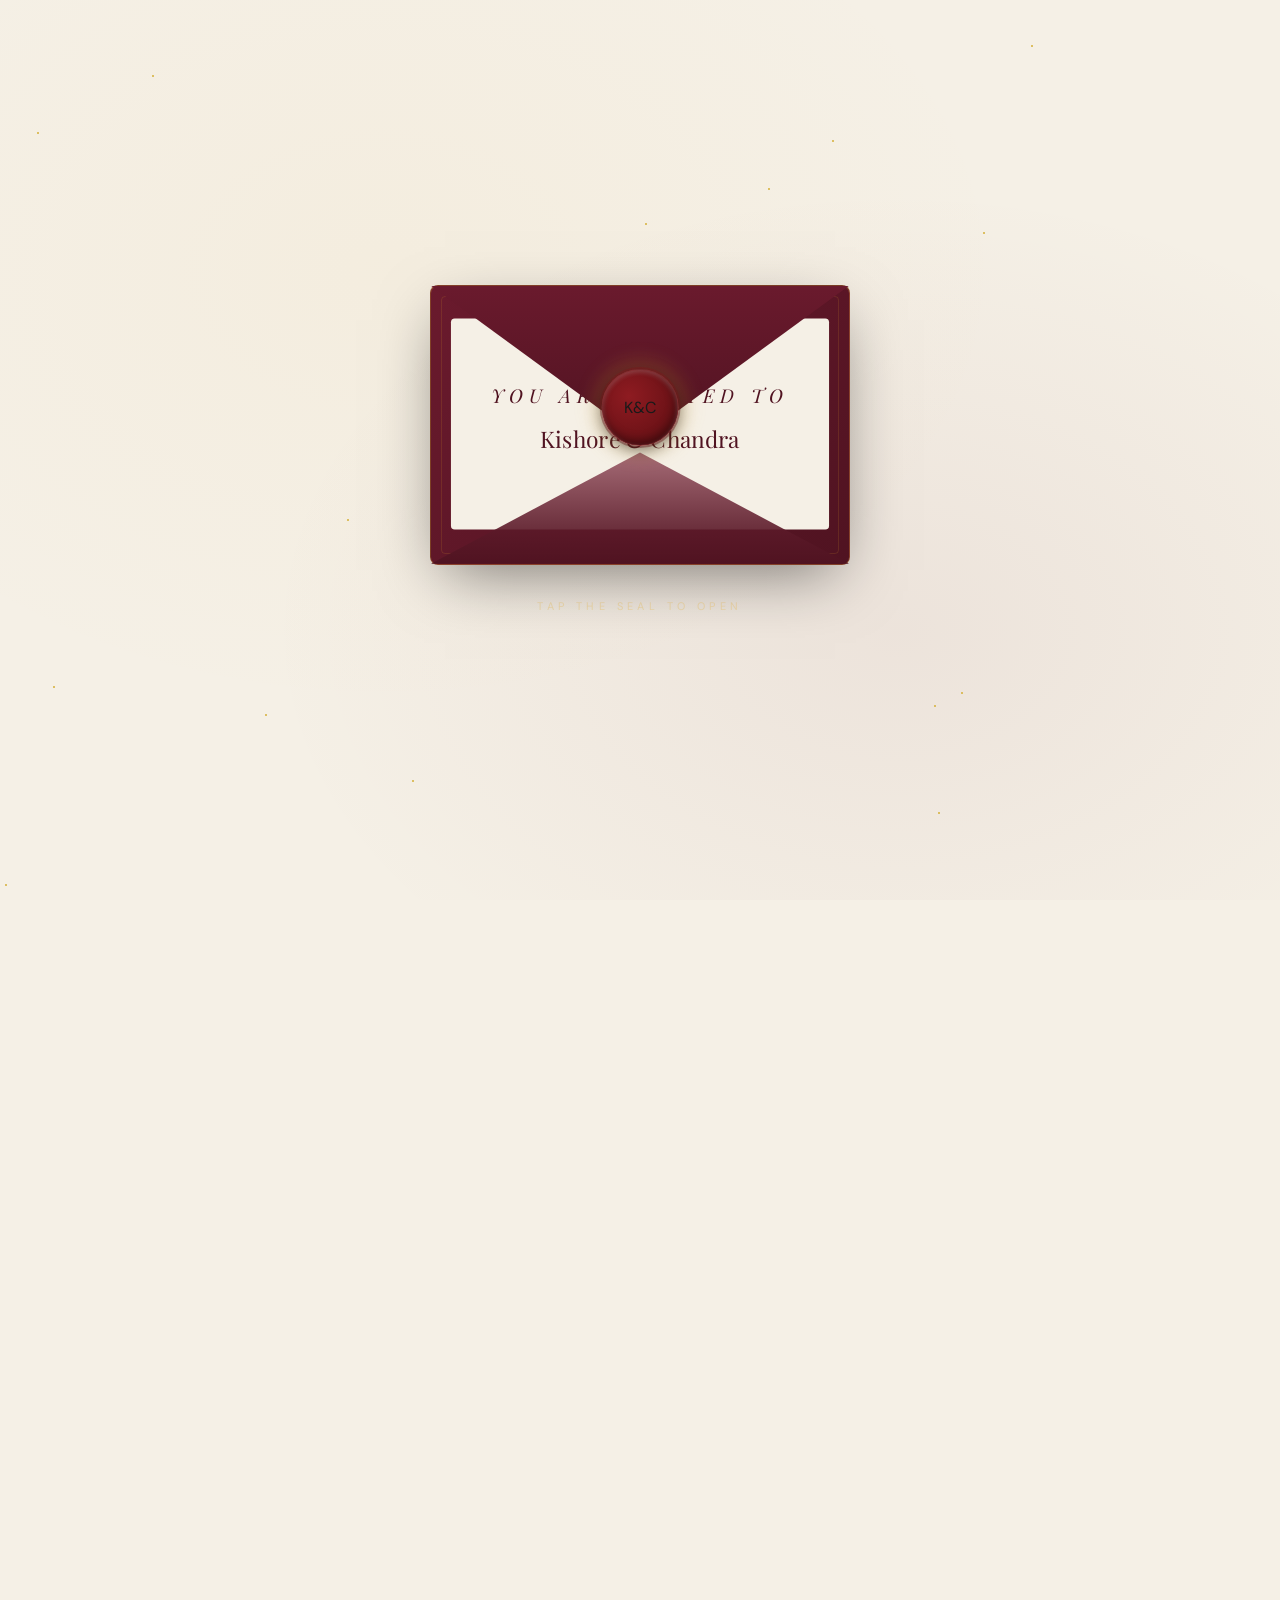
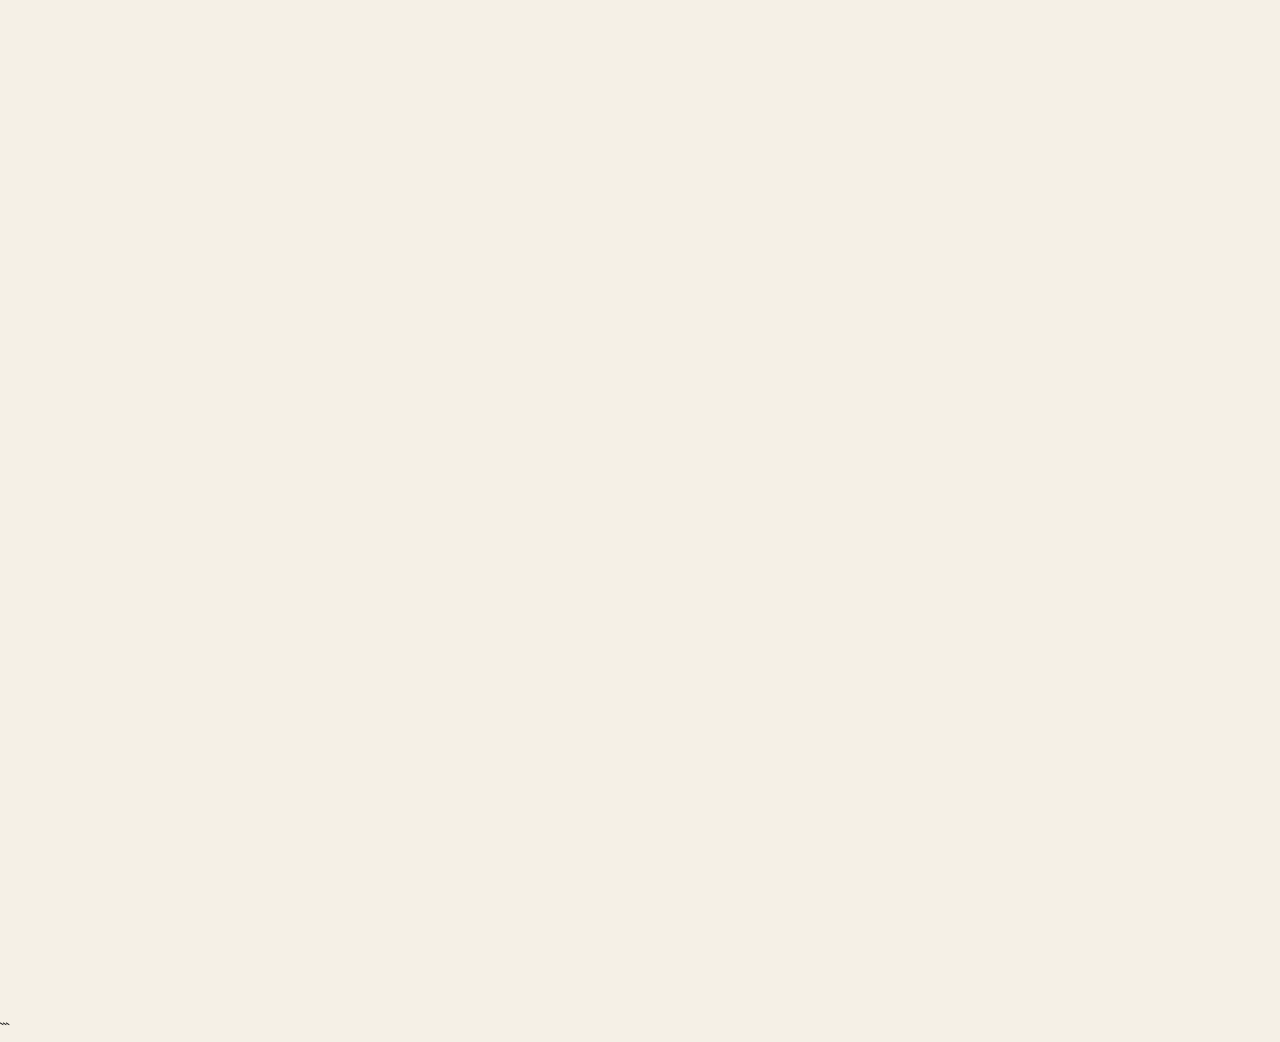
==== commit 811b8aa7: "fixes 3.0" ====
--- a/kishore_chandra/index.html
+++ b/kishore_chandra/index.html
@@ -220,6 +220,9 @@
       </div>
       <div class="container reveal">
         <div class="story-content">
+          <div class="story-image-block">
+            <img src="assets/our_story.png" alt="Our Story Image" class="story-img">
+          </div>
           <div class="story-text-block">
             <p class="story-para" data-i18n="storyP1">
               "I was not supposed to stay long that afternoon. One cup of black coffee, a quiet corner of the café, and
@@ -273,13 +276,13 @@
         <h2 class="section-title reveal" data-i18n="familiesTitle">The Families</h2>
       </div>
       <div class="families-grid">
-        <div class="family-card reveal">
+        <div class="family-card family-das reveal">
           <h3 class="family-name">The Das Family</h3>
           <p class="family-desc" data-i18n="dasFamilyDesc">The Das family carries a legacy rooted in simplicity,
             strength, and deep cultural values. Known for their warmth and grounded nature, they believe in growing
             together while staying connected to their traditions.</p>
         </div>
-        <div class="family-card reveal anim-d1">
+        <div class="family-card family-haldar reveal anim-d1">
           <h3 class="family-name">The Haldar Family</h3>
           <p class="family-desc" data-i18n="haldarFamilyDesc">The Haldar family is a beautiful blend of grace,
             tradition, and modern outlook. Known for their warmth and welcoming spirit, they embrace life with joy and
@@ -593,6 +596,14 @@
           <p>9650378760</p>
         </div>
         <p class="footer-note" data-i18n="footerNote">Made with ❤️</p>
+        <div class="creator-credits">
+          <p class="creator-text">Inspired by this design?</p>
+          <a href="showcase.html" class="creator-link">Get Your Own Wedding Website</a>
+          <div class="creator-brand">
+            <span>Powered by</span>
+            <span class="brand-name">Digital Vows</span>
+          </div>
+        </div>
       </div>
     </footer>
 
--- a/kishore_chandra/style.css
+++ b/kishore_chandra/style.css
@@ -1588,20 +1588,62 @@
 }
 
 .story-content {
-  max-width: 900px;
+  max-width: 1000px;
   margin: 0 auto;
-  text-align: center;
+  display: flex;
+  align-items: center;
+  gap: 60px;
+  padding: 0 24px;
+  text-align: left;
+}
+
+.story-image-block {
+  flex: 0 0 40%;
+  position: relative;
+}
+
+.story-img {
+  width: 100%;
+  border-radius: 20px;
+  box-shadow: 0 20px 40px rgba(0,0,0,0.1);
+  border: 1px solid rgba(197, 160, 89, 0.2);
+  transition: transform 0.5s var(--ease);
+}
+
+.story-image-block::after {
+  content: '';
+  position: absolute;
+  inset: -15px;
+  border: 1px solid var(--accent);
+  border-radius: 30px;
+  opacity: 0.1;
+  z-index: -1;
+}
+
+.story-text-block {
+  flex: 1;
 }
 
 .story-para {
-  font-family: var(--font-display);
-  font-size: clamp(18px, 1.5vw, 22px);
+  font-family: var(--font-body);
+  font-size: 16px;
   line-height: 1.8;
   color: var(--text-secondary);
-  margin-bottom: 40px;
-  font-style: italic;
+  margin-bottom: 24px;
   position: relative;
-  padding: 0 40px;
+}
+
+@media (max-width: 850px) {
+  .story-content {
+    flex-direction: column;
+    text-align: center;
+  }
+  .story-image-block {
+    flex: 0 0 auto;
+    width: 100%;
+    max-width: 400px;
+    margin-bottom: 40px;
+  }
 }
 
 .story-para::before, .story-para::after {
@@ -1627,33 +1669,610 @@
 }
 
 .family-card {
-  background: var(--bg-card);
-  padding: 60px 40px;
+  position: relative;
+  padding: 80px 40px;
   border-radius: 32px;
   text-align: center;
   border: 1px solid var(--border);
   box-shadow: 0 10px 30px rgba(0,0,0,0.03);
   transition: all 0.4s var(--ease);
+  overflow: hidden;
+  display: flex;
+  flex-direction: column;
+  justify-content: center;
+  min-height: 400px;
+  background-size: cover;
+  background-position: center;
+  color: #fff;
+}
+
+/* ═══════════════════════════════════
+   XV. LANDING PAGE (SHOWCASE)
+   ═══════════════════════════════════ */
+
+.showcase-body {
+  background: var(--bg);
+  color: var(--text);
+  overflow-x: hidden;
+  font-family: 'Inter', system-ui, -apple-system, sans-serif;
+}
+
+/* ── Showcase Navigation ── */
+.showcase-nav {
+  position: fixed;
+  top: 0;
+  left: 0;
+  width: 100%;
+  z-index: 1000;
+  padding: 20px 0;
+  transition: all 0.4s var(--ease);
+  background: rgba(252, 251, 249, 0.85);
+  backdrop-filter: blur(20px);
+  border-bottom: 1px solid rgba(197, 160, 89, 0.2);
+}
+
+.nav-container {
+  max-width: 1400px;
+  margin: 0 auto;
+  padding: 0 24px;
+  display: flex;
+  justify-content: space-between;
+  align-items: center;
+}
+
+.showcase-logo {
+  font-family: var(--font-display);
+  font-size: 24px;
+  color: var(--text);
+  text-decoration: none;
+  letter-spacing: 0.1em;
+}
+
+.showcase-logo span {
+  color: var(--accent);
+  font-weight: 700;
+}
+
+.nav-links-desktop {
+  display: flex;
+  align-items: center;
+  gap: 40px;
+}
+
+.nav-links-desktop a {
+  text-decoration: none;
+  color: var(--text-secondary);
+  font-size: 14px;
+  font-weight: 500;
+  transition: color 0.3s var(--ease);
+  letter-spacing: 0.05em;
+}
+
+.nav-links-desktop a:hover {
+  color: var(--accent);
+}
+
+.nav-cta-btn {
+  background: var(--accent) !important;
+  color: var(--maroon) !important;
+  padding: 10px 24px !important;
+  border-radius: 30px !important;
+  font-weight: 700 !important;
+}
+
+/* ── LP Hero ── */
+.lp-hero {
+  height: 90vh;
+  min-height: 700px;
+  display: flex;
+  align-items: center;
+  justify-content: center;
+  position: relative;
+  background: url('assets/hero_bg.png') center/cover no-repeat;
+  text-align: center;
+  padding-top: 80px;
+}
+
+.lp-hero-overlay {
+  position: absolute;
+  inset: 0;
+  background: linear-gradient(to bottom, 
+    rgba(252, 251, 249, 0.4) 0%,
+    rgba(252, 251, 249, 0.9) 100%
+  );
+}
+
+.lp-hero-content {
+  position: relative;
+  z-index: 10;
+  max-width: 850px;
+}
+
+.lp-badge {
+  display: inline-block;
+  padding: 6px 16px;
+  background: rgba(197, 160, 89, 0.1);
+  color: var(--accent);
+  border: 1px solid rgba(197, 160, 89, 0.3);
+  border-radius: 50px;
+  font-size: 11px;
+  font-weight: 700;
+  text-transform: uppercase;
+  letter-spacing: 0.2em;
+  margin-bottom: 24px;
+}
+
+.lp-title {
+  font-family: var(--font-display);
+  font-size: clamp(48px, 8vw, 84px);
+  line-height: 1.1;
+  color: var(--text);
+  margin-bottom: 24px;
+}
+
+.lp-title span {
+  color: var(--accent);
+}
+
+.lp-subtitle {
+  font-size: clamp(18px, 2vw, 22px);
+  color: var(--text-secondary);
+  max-width: 650px;
+  margin: 0 auto 40px;
+  line-height: 1.6;
+}
+
+.lp-hero-actions {
+  display: flex;
+  gap: 20px;
+  justify-content: center;
+  flex-wrap: wrap;
+}
+
+.lp-btn-primary {
+  display: inline-flex;
+  align-items: center;
+  gap: 12px;
+  padding: 18px 40px;
+  background: var(--accent);
+  color: var(--maroon);
+  border-radius: 50px;
+  font-weight: 700;
+  text-decoration: none;
+  font-size: 16px;
+  transition: all 0.4s var(--ease);
+}
+
+.lp-btn-secondary {
+  display: inline-flex;
+  align-items: center;
+  gap: 12px;
+  padding: 18px 40px;
+  background: transparent;
+  color: var(--maroon);
+  border: 1px solid var(--maroon);
+  border-radius: 50px;
+  font-weight: 600;
+  text-decoration: none;
+  font-size: 16px;
+  transition: all 0.4s var(--ease);
+}
+
+.lp-btn-primary:hover {
+  transform: translateY(-4px);
+  box-shadow: 0 15px 35px rgba(197, 160, 89, 0.3);
+}
+
+.lp-btn-secondary:hover {
+  background: rgba(255,255,255,0.05);
+  border-color: var(--accent);
+  color: var(--accent);
+}
+
+/* ── Feature Highlights ── */
+.lp-features {
+  padding: 120px 0;
+  background: var(--bg);
+}
+
+.feature-grid {
+  display: grid;
+  grid-template-columns: repeat(3, 1fr);
+  gap: 30px;
+  margin-top: 60px;
+}
+
+.feature-card {
+  padding: 40px;
+  background: var(--bg-card);
+  border: 1px solid var(--border);
+  border-radius: 24px;
+  transition: all 0.4s var(--ease);
+}
+
+.feature-card:hover {
+  border-color: var(--accent);
+  background: var(--bg-alt);
+  transform: translateY(-5px);
+}
+
+.feature-icon {
+  font-size: 32px;
+  margin-bottom: 24px;
+}
+
+.feature-card h3 {
+  font-family: var(--font-display);
+  font-size: 22px;
+  color: var(--accent-light);
+  margin-bottom: 12px;
+}
+
+.feature-card p {
+  font-size: 15px;
+  color: var(--text-muted);
+  line-height: 1.6;
+}
+
+/* ── Template Cards Enhancement ── */
+.lp-templates {
+  background: var(--bg-alt);
+  padding: 120px 0;
+}
+
+.showcase-grid {
+  display: grid;
+  grid-template-columns: repeat(3, 1fr);
+  gap: 40px;
+  margin-top: 60px;
+}
+
+.showcase-card {
+  background: var(--bg-card);
+  border-radius: 30px;
+  overflow: hidden;
+  border: 1px solid rgba(197, 160, 89, 0.15);
+  transition: all 0.6s var(--ease-out);
+  display: flex;
+  flex-direction: column;
+  box-shadow: 
+    0 10px 30px rgba(0,0,0,0.03),
+    0 1px 3px rgba(197, 160, 89, 0.1);
+  position: relative;
+}
+
+.showcase-card:hover {
+  transform: translateY(-12px);
+  border-color: var(--accent);
+  box-shadow: 
+    0 40px 80px rgba(197, 160, 89, 0.12),
+    0 10px 20px rgba(0,0,0,0.05);
+}
+
+.card-badge {
+  position: absolute;
+  top: 24px;
+  left: 24px;
+  background: linear-gradient(135deg, #D4AF37 0%, #C5A059 50%, #A58040 100%);
+  color: #fff;
+  padding: 8px 18px;
+  border-radius: 50px;
+  font-size: 10px;
+  font-weight: 800;
+  text-transform: uppercase;
+  letter-spacing: 0.15em;
+  z-index: 5;
+  box-shadow: 0 4px 15px rgba(0,0,0,0.3);
+  border: 1px solid rgba(255,255,255,0.2);
+}
+
+.showcase-card-content {
+  padding: 40px;
+  flex: 1;
+  display: flex;
+  flex-direction: column;
+}
+
+.showcase-card-title {
+  font-family: var(--font-display);
+  font-size: 28px;
+  color: var(--maroon);
+  margin-bottom: 15px;
+  letter-spacing: -0.01em;
+}
+
+.showcase-card-desc {
+  font-size: 16px;
+  color: var(--text-secondary);
+  line-height: 1.7;
+  margin-bottom: 30px;
+}
+
+.card-footer {
+  margin-top: auto;
+  display: flex;
+  justify-content: space-between;
+  align-items: center;
+  padding-top: 24px;
+  border-top: 1px solid rgba(197, 160, 89, 0.1);
+}
+
+.price-tag {
+  font-family: var(--font-sans);
+  font-weight: 800;
+  color: var(--accent);
+  font-size: 18px;
+  display: flex;
+  flex-direction: column;
+}
+
+.price-tag::before {
+  content: 'INVESTMENT';
+  font-size: 9px;
+  letter-spacing: 0.2em;
+  color: var(--text-muted);
+  margin-bottom: 4px;
+}
+
+.demo-link {
+  color: var(--maroon);
+  text-decoration: none;
+  font-weight: 700;
+  font-size: 14px;
+  padding: 8px 20px;
+  border-radius: 50px;
+  background: var(--bg-alt);
+  border: 1px solid var(--border);
+  transition: all 0.3s var(--ease);
+}
+
+.demo-link:hover {
+  background: var(--maroon);
+  color: #fff;
+  transform: translateX(5px);
+}
+
+/* ── Pricing Section ── */
+.lp-pricing {
+  padding: 120px 0;
+  text-align: center;
+}
+
+.pricing-box {
+  max-width: 800px;
+  margin: 0 auto;
+  background: var(--bg-card);
+  padding: 80px 40px;
+  border-radius: 40px;
+  border: 2px solid var(--accent);
+  box-shadow: 0 40px 100px rgba(197, 160, 89, 0.1);
+}
+
+.pricing-title {
+  font-family: var(--font-display);
+  font-size: clamp(32px, 4vw, 48px);
+  color: var(--text);
+  margin-bottom: 16px;
+}
+
+.pricing-amount {
+  font-size: 18px;
+  color: var(--text-secondary);
+  margin-bottom: 40px;
+}
+
+.pricing-amount span {
+  font-size: 64px;
+  font-weight: 800;
+  color: var(--accent);
+}
+
+.pricing-features {
+  list-style: none;
+  padding: 0;
+  max-width: 500px;
+  margin: 0 auto 50px;
+  display: grid;
+  grid-template-columns: 1fr;
+  gap: 16px;
+  text-align: left;
+}
+
+.pricing-features li {
+  display: flex;
+  align-items: center;
+  gap: 15px;
+  color: var(--text-secondary);
+  font-size: 16px;
+}
+
+.pricing-features li::before {
+  content: "✓";
+  color: var(--accent);
+  font-weight: 900;
+  background: rgba(197, 160, 89, 0.1);
+  width: 24px;
+  height: 24px;
+  display: flex;
+  align-items: center;
+  justify-content: center;
+  border-radius: 50%;
+  font-size: 12px;
+}
+
+.lp-btn-large {
+  width: 100%;
+  max-width: 400px;
+  justify-content: center;
+}
+
+.pricing-note {
+  margin-top: 24px;
+  font-size: 14px;
+  color: var(--text-muted);
+}
+
+/* ── Floating WhatsApp ── */
+.floating-whatsapp {
+  position: fixed;
+  bottom: 40px;
+  right: 40px;
+  width: 70px;
+  height: 70px;
+  background: #25D366;
+  color: white;
+  border-radius: 50%;
+  display: flex;
+  align-items: center;
+  justify-content: center;
+  z-index: 999;
+  box-shadow: 0 20px 40px rgba(37, 211, 102, 0.4);
+  transition: all 0.4s var(--ease);
+  text-decoration: none;
+}
+
+.floating-whatsapp:hover {
+  transform: scale(1.1) translateY(-5px);
+  box-shadow: 0 25px 50px rgba(37, 211, 102, 0.5);
+}
+
+.whatsapp-ping {
+  position: absolute;
+  inset: -5px;
+  border: 2px solid #25D366;
+  border-radius: 50%;
+  animation: whatsappPing 2s infinite;
+}
+
+@keyframes whatsappPing {
+  0% { transform: scale(1); opacity: 0.8; }
+  100% { transform: scale(1.4); opacity: 0; }
+}
+
+/* ── Footer ── */
+.lp-footer {
+  background: var(--bg-alt);
+  padding: 80px 0 40px;
+  border-top: 1px solid var(--border);
+}
+
+.footer-top {
+  display: flex;
+  flex-direction: column;
+  align-items: center;
+  gap: 20px;
+  margin-bottom: 60px;
+}
+
+.footer-tagline {
+  color: var(--text-muted);
+  font-size: 16px;
+  max-width: 400px;
+}
+
+.footer-bottom {
+  display: flex;
+  justify-content: space-between;
+  align-items: center;
+  border-top: 1px solid rgba(255,255,255,0.05);
+  padding-top: 40px;
+}
+
+.copyright {
+  font-size: 14px;
+  color: var(--text-muted);
+}
+
+.footer-legal {
+  display: flex;
+  gap: 30px;
+}
+
+.footer-legal a {
+  text-decoration: none;
+  color: var(--text-muted);
+  font-size: 14px;
+  transition: color 0.3s var(--ease);
+}
+
+.footer-legal a:hover {
+  color: var(--accent);
+}
+
+@media (max-width: 1024px) {
+  .feature-grid, .showcase-grid {
+    grid-template-columns: repeat(2, 1fr);
+  }
+}
+
+@media (max-width: 768px) {
+  .nav-links-desktop { display: none; }
+  .lp-hero { height: auto; padding: 160px 0 100px; }
+  .feature-grid, .showcase-grid { grid-template-columns: 1fr; }
+  .lp-hero-actions { flex-direction: column; }
+  .lp-btn-primary, .lp-btn-secondary { width: 100%; justify-content: center; }
+  .floating-whatsapp { bottom: 20px; right: 20px; width: 60px; height: 60px; }
+  .footer-bottom { flex-direction: column; gap: 20px; text-align: center; }
+}
+
+/* ── Showcase Grid Single ── */
+.showcase-grid-single {
+  max-width: 500px;
+  margin: 60px auto 0;
+}
+
+.pricing-negotiable {
+  font-family: var(--font-display);
+  font-size: 18px;
+  color: var(--maroon);
+  font-style: italic;
+  margin-bottom: 30px;
+}
+
+.family-card::before {
+  content: '';
+  position: absolute;
+  inset: 0;
+  background: linear-gradient(to bottom, rgba(0,0,0,0.3), rgba(0,0,0,0.7));
+  z-index: 1;
+}
+
+.family-card.family-das {
+  background-image: url('assets/das_family.png');
+}
+
+.family-card.family-haldar {
+  background-image: url('assets/haldar_family.png');
 }
 
 .family-card:hover {
   transform: translateY(-10px);
   border-color: var(--accent);
-  box-shadow: 0 20px 50px rgba(197, 160, 89, 0.1);
+  box-shadow: 0 20px 50px rgba(197, 160, 89, 0.2);
+}
+
+.family-card:hover::before {
+  background: linear-gradient(to bottom, rgba(0,0,0,0.2), rgba(0,0,0,0.6));
 }
 
 .family-name {
+  position: relative;
+  z-index: 2;
   font-family: var(--font-display);
-  font-size: 28px;
-  color: var(--maroon);
+  font-size: 32px;
+  color: var(--accent-light);
   margin-bottom: 20px;
   letter-spacing: 1px;
+  text-shadow: 0 2px 10px rgba(0,0,0,0.5);
 }
 
 .family-desc {
+  position: relative;
+  z-index: 2;
   font-size: 16px;
   line-height: 1.7;
-  color: var(--text-secondary);
+  color: rgba(255,255,255,0.9);
+  text-shadow: 0 2px 5px rgba(0,0,0,0.5);
 }
 
 @media (max-width: 768px) {
@@ -2104,6 +2723,63 @@
   font-size: 11px;
   letter-spacing: 0.15em;
   color: var(--text-muted);
+  margin-bottom: 40px;
+}
+
+/* ── Creator Credits ── */
+.creator-credits {
+  margin-top: 40px;
+  padding-top: 40px;
+  border-top: 1px solid rgba(197, 160, 89, 0.1);
+  display: flex;
+  flex-direction: column;
+  align-items: center;
+  gap: 20px;
+}
+
+.creator-text {
+  font-family: var(--font-display);
+  font-size: 18px;
+  color: var(--text-secondary);
+  font-style: italic;
+}
+
+.creator-link {
+  display: inline-block;
+  padding: 12px 28px;
+  background: transparent;
+  border: 1px solid var(--accent);
+  color: var(--accent);
+  border-radius: 30px;
+  font-family: var(--font-sans);
+  font-size: 13px;
+  font-weight: 600;
+  letter-spacing: 0.1em;
+  text-transform: uppercase;
+  transition: all 0.4s var(--ease);
+  text-decoration: none;
+}
+
+.creator-link:hover {
+  background: var(--accent);
+  color: var(--maroon);
+  transform: translateY(-2px);
+  box-shadow: 0 10px 25px rgba(197, 160, 89, 0.2);
+}
+
+.creator-brand {
+  display: flex;
+  align-items: center;
+  gap: 8px;
+  font-size: 11px;
+  color: var(--text-muted);
+  letter-spacing: 0.1em;
+  text-transform: uppercase;
+}
+
+.brand-name {
+  color: var(--accent);
+  font-weight: 700;
 }
 
 /* ═══════════════════════════════════
@@ -2368,7 +3044,7 @@
 /* ── Dual Event Split View ── */
 .dual-event {
   display: grid;
-  grid-template-columns: 1fr 320px 1fr;
+  grid-template-columns: 1fr 450px 1fr;
   width: 100%;
   gap: 40px;
   margin-bottom: 80px;
@@ -2455,8 +3131,8 @@
 .dual-event-center {
   position: relative;
   width: 100%;
-  aspect-ratio: 3 / 4;
-  border-radius: 160px;
+  aspect-ratio: 4 / 3;
+  border-radius: 24px;
   overflow: hidden;
   border: 2px solid var(--accent);
   box-shadow: 0 20px 40px rgba(0,0,0,0.3);
@@ -2476,7 +3152,7 @@
 
 .dual-event-number {
   position: absolute;
-  bottom: 30px;
+  top: 20px;
   left: 50%;
   transform: translateX(-50%);
   background: var(--accent);
@@ -2501,7 +3177,7 @@
   
   .dual-event-center {
     order: -1;
-    max-width: 300px;
+    max-width: 450px;
     margin: 0 auto;
   }
   
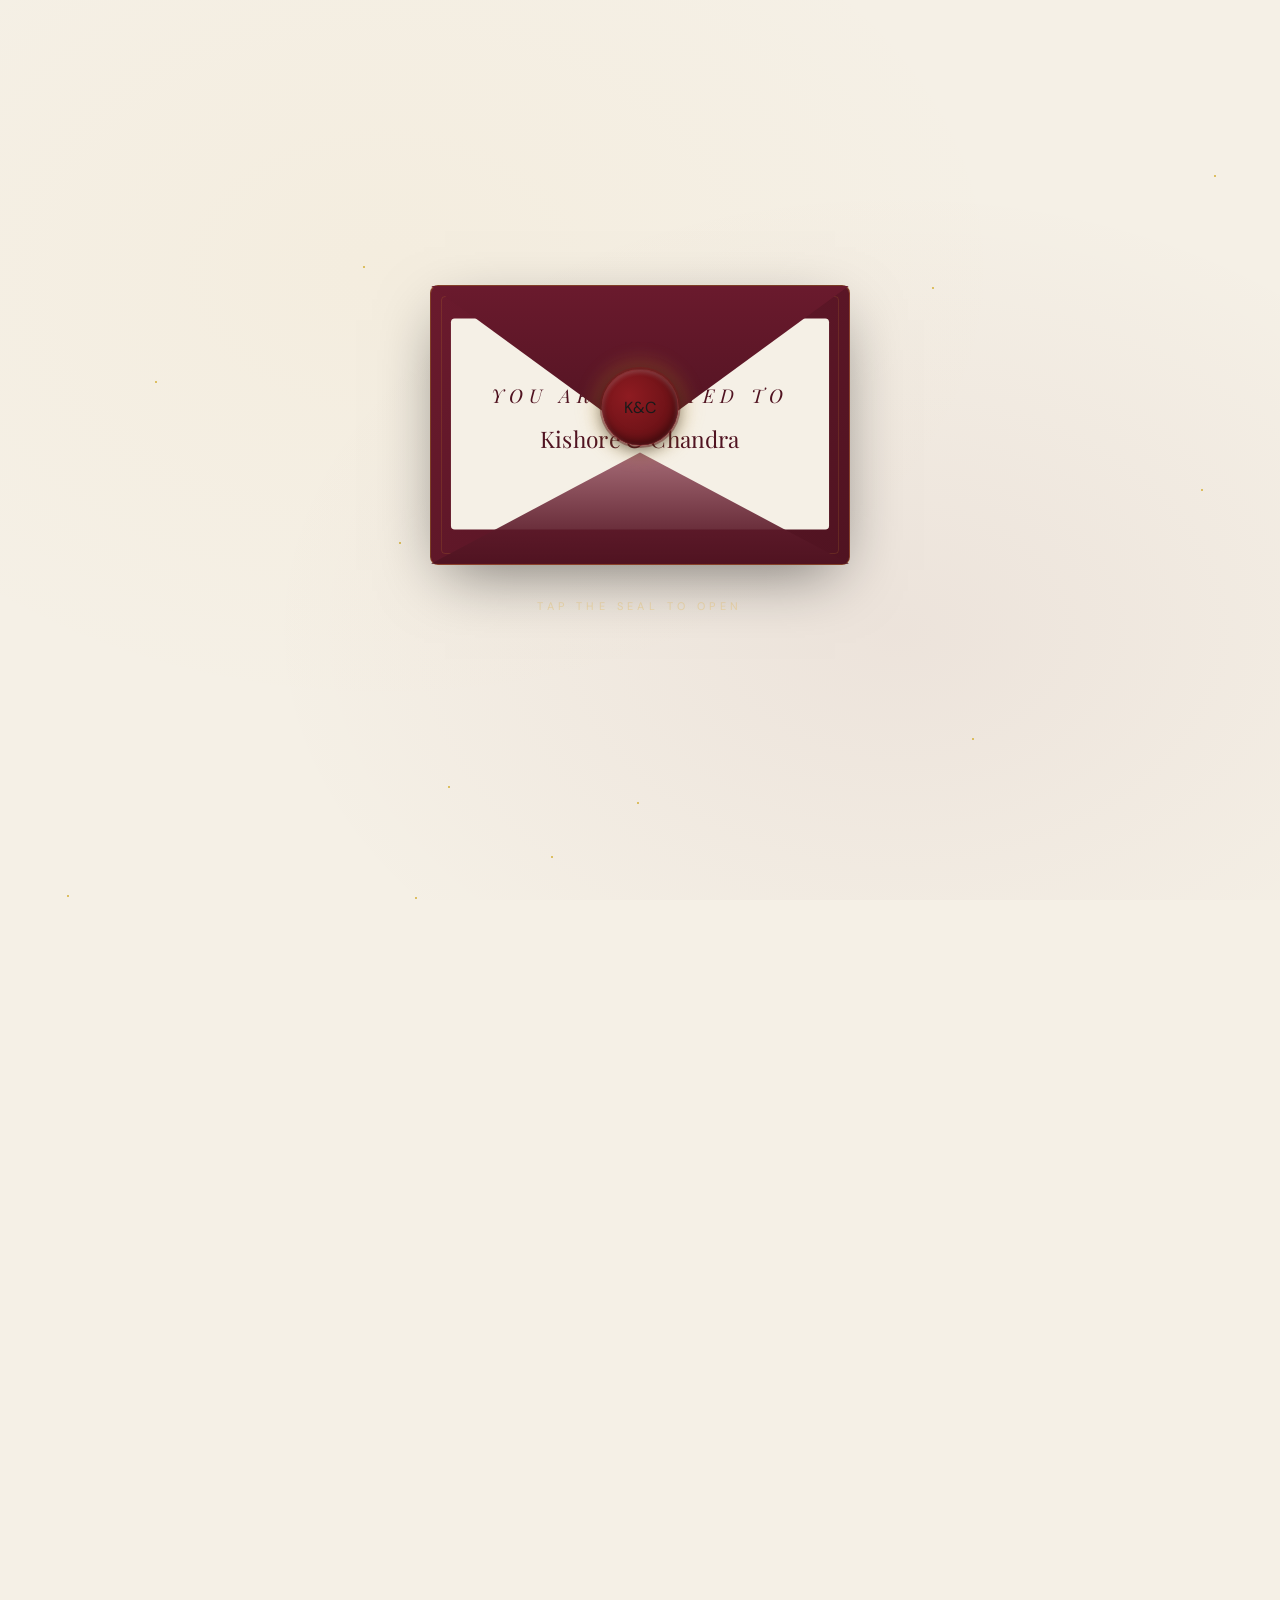
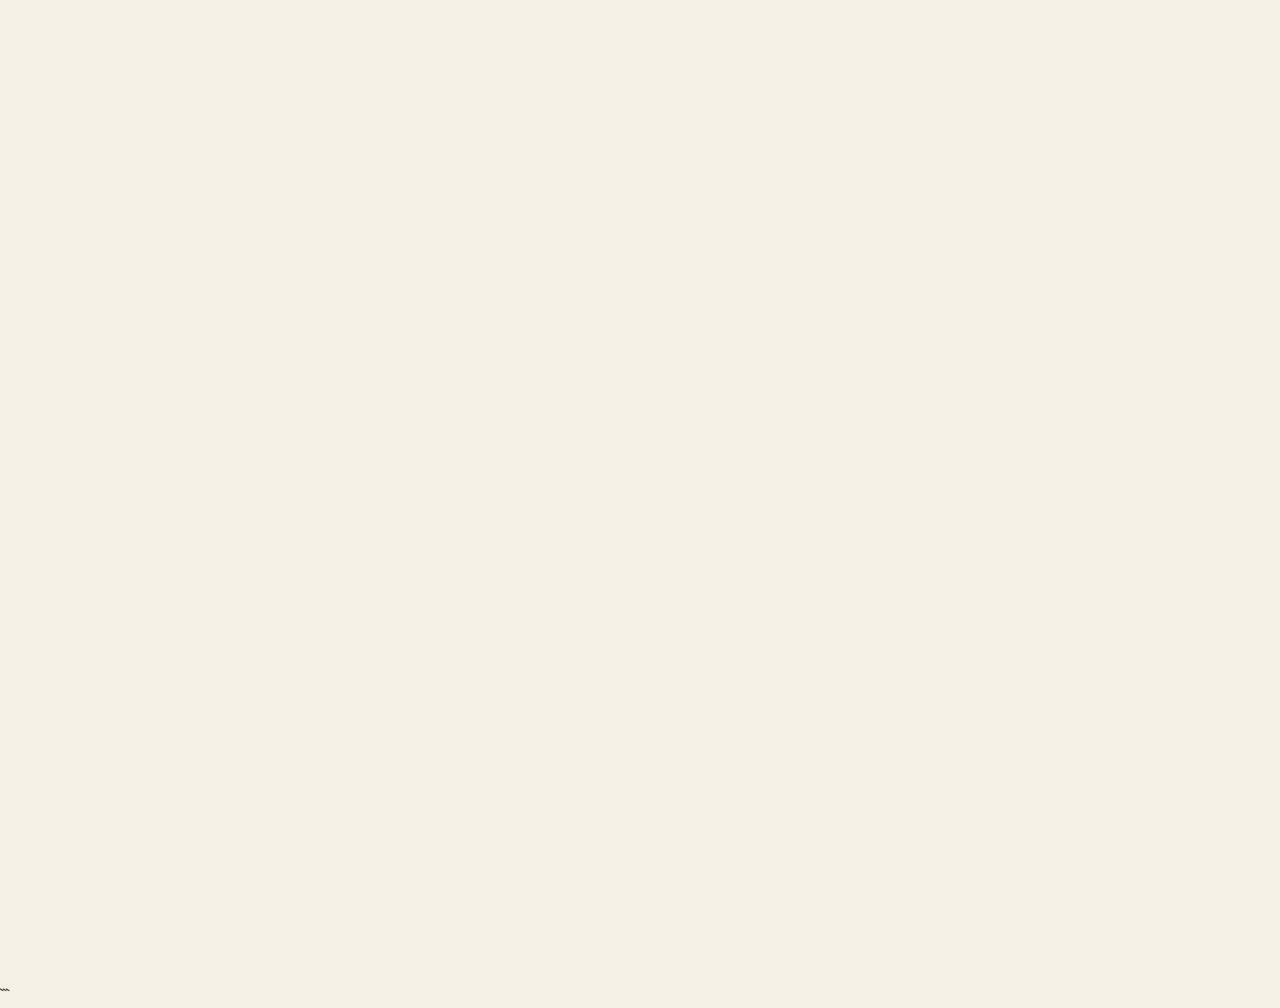
==== commit 328e054d: "fixes 3.1" ====
--- a/kishore_chandra/index.html
+++ b/kishore_chandra/index.html
@@ -415,13 +415,13 @@
                 </svg>
                 <span data-i18n="weddingDate">April 21, 2026</span>
               </div>
-              <div class="event-detail">
+              <!-- <div class="event-detail">
                 <svg width="16" height="16" viewBox="0 0 24 24" fill="none" stroke="currentColor" stroke-width="1.5">
                   <circle cx="12" cy="12" r="10" />
                   <path d="M12 6v6l4 2" />
                 </svg>
                 <span data-i18n="weddingTime">Welcome of Baraat at 8:00 PM</span>
-              </div>
+              </div> -->
               <div class="event-detail">
                 <svg width="16" height="16" viewBox="0 0 24 24" fill="none" stroke="currentColor" stroke-width="1.5">
                   <path d="M21 10c0 7-9 13-9 13s-9-6-9-13a9 9 0 0118 0z" />
--- a/kishore_chandra/style.css
+++ b/kishore_chandra/style.css
@@ -858,7 +858,10 @@
   font-family: var(--font-script);
   font-size: clamp(60px, 16vw, 110px);
   font-weight: 400;
-  color: #fafafa;
+  background: var(--gradient-gold);
+  -webkit-background-clip: text;
+  -webkit-text-fill-color: transparent;
+  background-clip: text;
   line-height: 1;
   text-shadow: 0 4px 20px rgba(0, 0, 0, 0.2);
   margin: 10px 0;
@@ -1223,7 +1226,11 @@
   font-weight: 500;
   line-height: 1.05;
   letter-spacing: 1px;
-  color: #ffffff;
+  background: var(--gradient-gold);
+  -webkit-background-clip: text;
+  -webkit-text-fill-color: transparent;
+  background-clip: text;
+  -webkit-text-stroke: 1px #fff;
   text-shadow: 2px 2px 30px rgba(0, 0, 0, 0.6);
   display: block;
 }
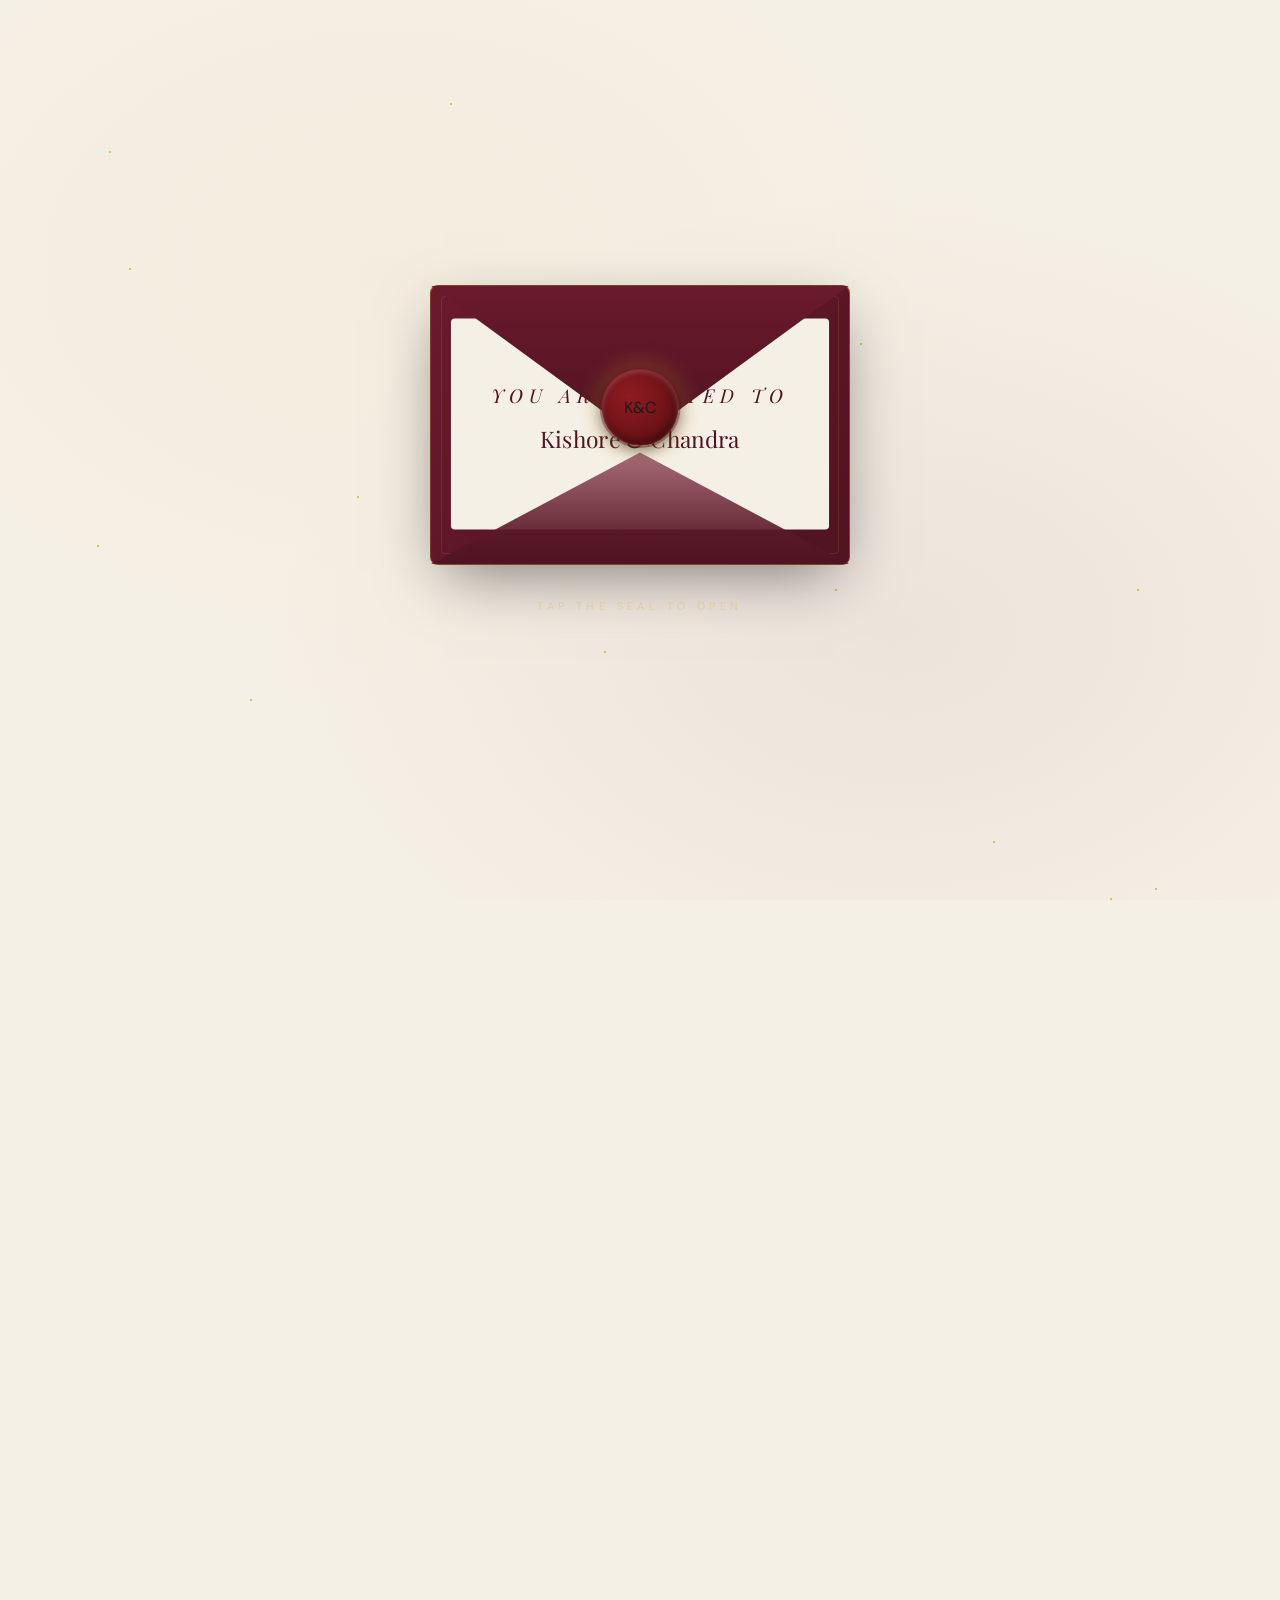
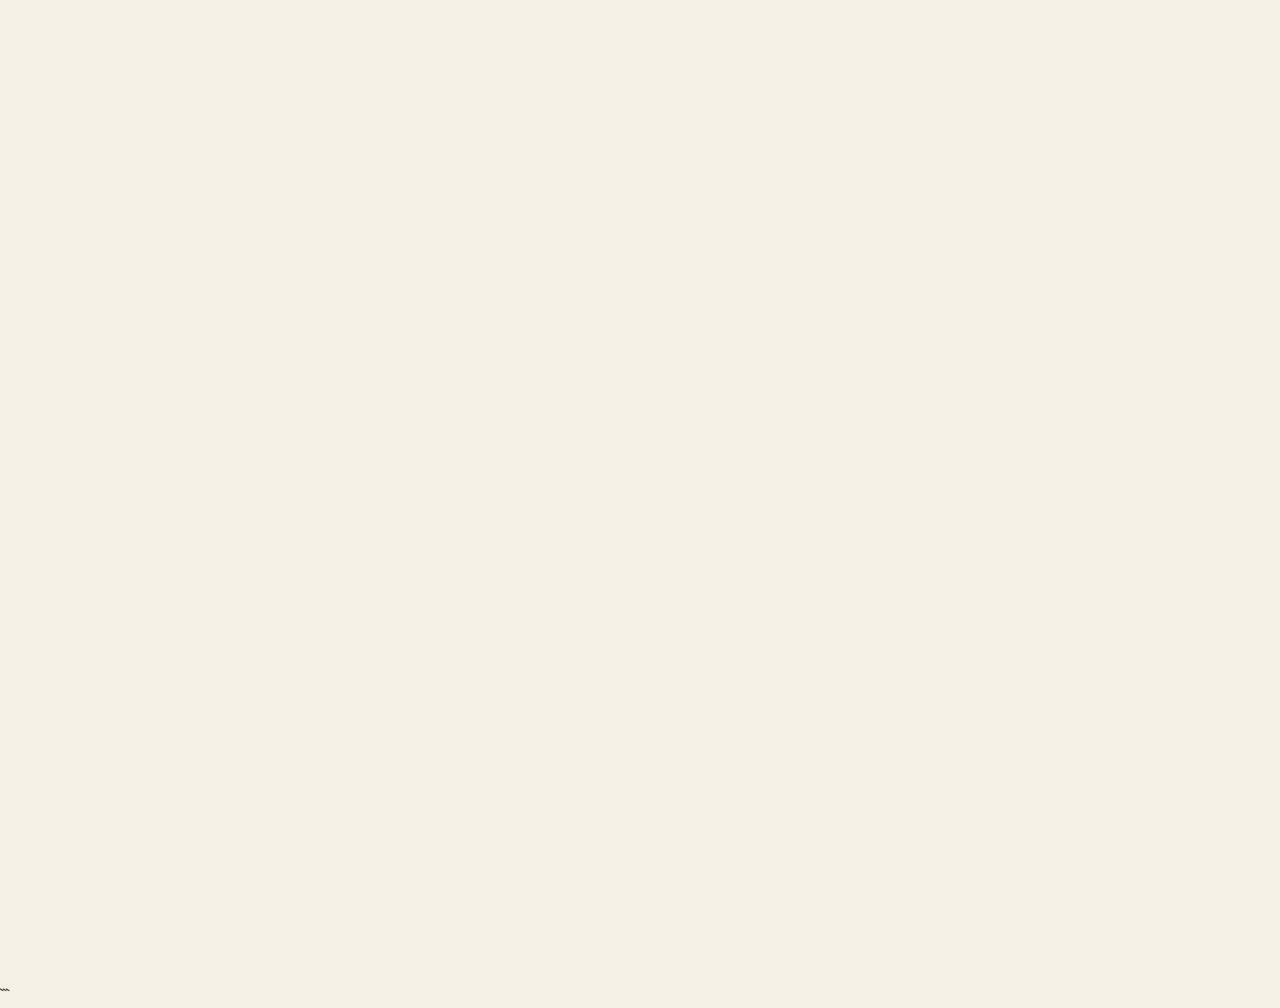
==== commit 773cedbd: "fix 3.2" ====
--- a/kishore_chandra/index.html
+++ b/kishore_chandra/index.html
@@ -489,8 +489,8 @@
           <div class="gallery-hover"><span data-i18n="galImg2">Mehendi</span></div>
         </div>
         <div class="gallery-item reveal">
-          <img src="assets/gallery_3.png" alt="Sangeet Night">
-          <div class="gallery-hover"><span data-i18n="galImg3">Sangeet Night</span></div>
+          <img src="assets/haldar_family.png" alt="Haldar">
+          <div class="gallery-hover"><span data-i18n="galImg3">Haldar Family</span></div>
         </div>
         <div class="gallery-item reveal">
           <img src="assets/gallery_4.png" alt="Haldi Ceremony">
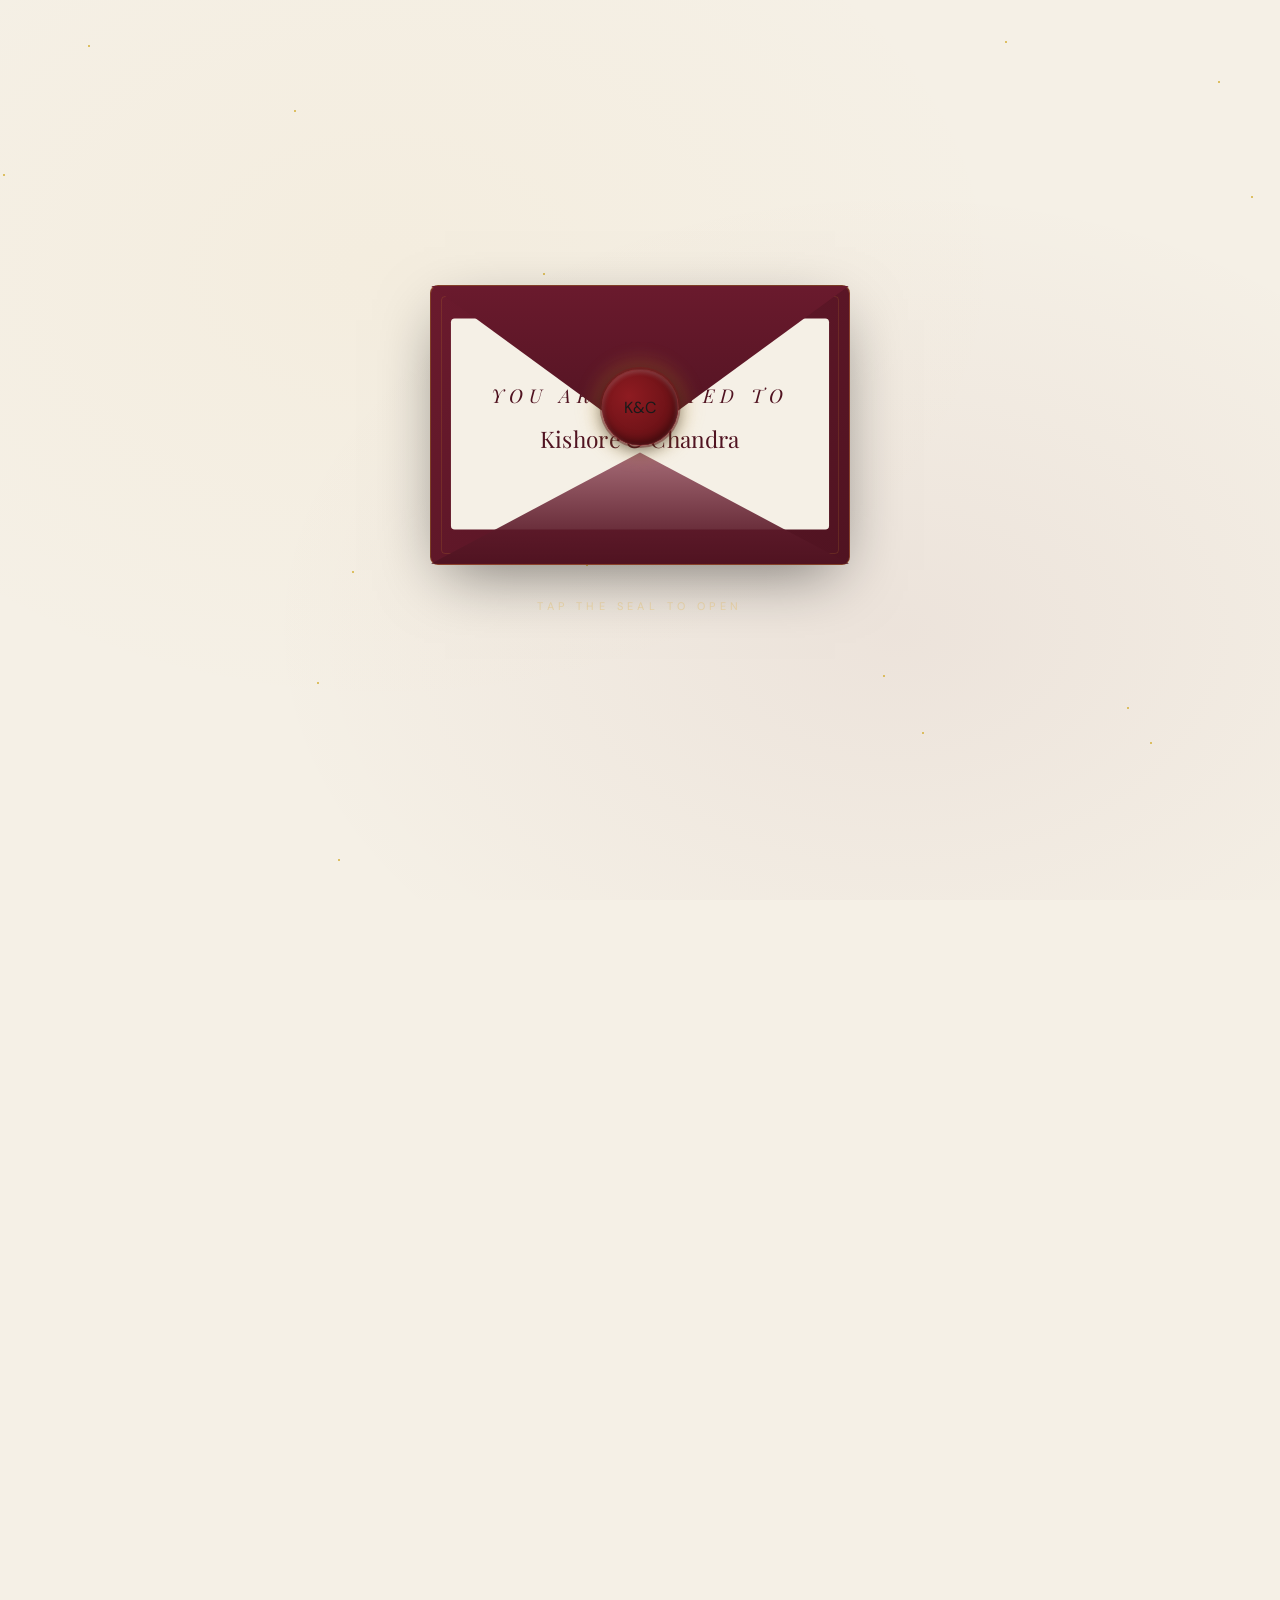
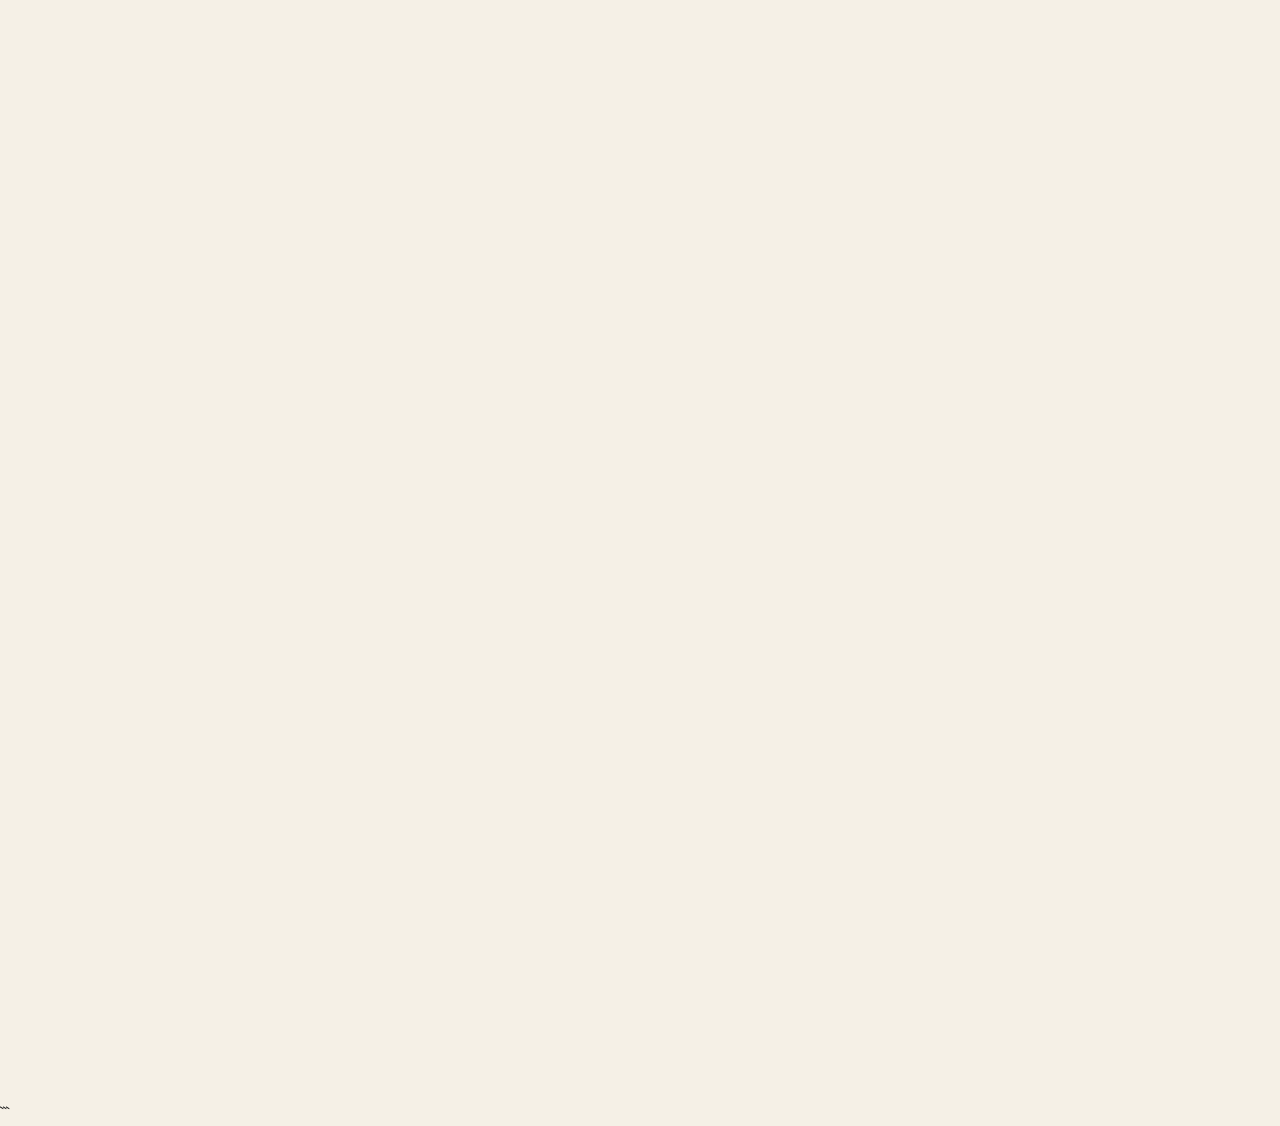
==== commit ec6fb065: "feat: add Haldi ceremony, update reception venue, and initialize main_website project assets and str" ====
--- a/kishore_chandra/index.html
+++ b/kishore_chandra/index.html
@@ -329,7 +329,7 @@
             </div>
           </div>
           <div class="dual-event-center">
-            <img src="assets/gallery_3.png" alt="Sangeet" class="dual-event-img">
+            <img src="assets/sangeet.png" alt="Sangeet" class="dual-event-img">
             <div class="dual-event-number">01</div>
           </div>
           <div class="dual-event-side bride-side">
@@ -362,10 +362,74 @@
           </div>
         </div>
 
+        <!-- Split View Haldi -->
+        <div class="dual-event reveal" data-event-type="pre-wedding">
+          <div class="dual-event-side groom-side">
+            <div class="side-label">Groom's Side</div>
+            <p class="event-tagline" data-i18n="haldiTag">A Splash of Yellow</p>
+            <h3 class="event-name" data-i18n="haldiName">Haldi Ceremony</h3>
+            <div class="event-details">
+              <div class="event-detail">
+                <svg width="16" height="16" viewBox="0 0 24 24" fill="none" stroke="currentColor" stroke-width="1.5">
+                  <rect x="3" y="4" width="18" height="18" rx="2" />
+                  <path d="M16 2v4M8 2v4M3 10h18" />
+                </svg>
+                <span data-i18n="haldiDate">Tuesday, 21 April 2026</span>
+              </div>
+              <div class="event-detail">
+                <svg width="16" height="16" viewBox="0 0 24 24" fill="none" stroke="currentColor" stroke-width="1.5">
+                  <circle cx="12" cy="12" r="10" />
+                  <path d="M12 6v6l4 2" />
+                </svg>
+                <span data-i18n="haldiTime">10:00 AM</span>
+              </div>
+              <div class="event-detail">
+                <svg width="16" height="16" viewBox="0 0 24 24" fill="none" stroke="currentColor" stroke-width="1.5">
+                  <path d="M21 10c0 7-9 13-9 13s-9-6-9-13a9 9 0 0118 0z" />
+                  <circle cx="12" cy="10" r="3" />
+                </svg>
+                <span data-i18n="haldiVenueGroom">14/78 Trilokpuri, Delhi-110091</span>
+              </div>
+            </div>
+          </div>
+          <div class="dual-event-center">
+            <img src="assets/gallery_3.png" alt="Haldi" class="dual-event-img">
+            <div class="dual-event-number">02</div>
+          </div>
+          <div class="dual-event-side bride-side">
+            <div class="side-label">Bride's Side</div>
+            <p class="event-tagline" data-i18n="haldiTag">A Splash of Yellow</p>
+            <h3 class="event-name" data-i18n="haldiName">Haldi Ceremony</h3>
+            <div class="event-details">
+              <div class="event-detail">
+                <svg width="16" height="16" viewBox="0 0 24 24" fill="none" stroke="currentColor" stroke-width="1.5">
+                  <rect x="3" y="4" width="18" height="18" rx="2" />
+                  <path d="M16 2v4M8 2v4M3 10h18" />
+                </svg>
+                <span data-i18n="haldiDate">Tuesday, 21 April 2026</span>
+              </div>
+              <div class="event-detail">
+                <svg width="16" height="16" viewBox="0 0 24 24" fill="none" stroke="currentColor" stroke-width="1.5">
+                  <circle cx="12" cy="12" r="10" />
+                  <path d="M12 6v6l4 2" />
+                </svg>
+                <span data-i18n="haldiTime">10:00 AM</span>
+              </div>
+              <div class="event-detail">
+                <svg width="16" height="16" viewBox="0 0 24 24" fill="none" stroke="currentColor" stroke-width="1.5">
+                  <path d="M21 10c0 7-9 13-9 13s-9-6-9-13a9 9 0 0118 0z" />
+                  <circle cx="12" cy="10" r="3" />
+                </svg>
+                <span data-i18n="haldiVenueBride">1722/17 gali no. 22/1 D-block shukla colony Mukundpur, Delhi-110042</span>
+              </div>
+            </div>
+          </div>
+        </div>
+
         <!-- Baraat Departure -->
         <div class="event-item reveal" data-event-type="baraat">
           <div class="event-image-container">
-            <div class="event-number">02</div>
+            <div class="event-number">03</div>
             <img src="assets/barat.png" alt="Baraat" class="event-side-image">
           </div>
           <div class="event-content">
@@ -399,7 +463,7 @@
 
         <div class="event-item featured reveal" data-event-type="wedding">
           <div class="event-image-container">
-            <div class="event-number">03</div>
+            <div class="event-number">04</div>
             <img src="assets/wedding.png" alt="Wedding Image" class="event-side-image">
           </div>
           <div class="event-content">
@@ -436,7 +500,7 @@
 
         <div class="event-item reveal" data-event-type="reception">
           <div class="event-image-container">
-            <div class="event-number">04</div>
+            <div class="event-number">05</div>
             <img src="assets/reception.png" alt="Reception Image" class="event-side-image">
           </div>
           <div class="event-content">
@@ -547,20 +611,21 @@
         <div class="venue-card-split reveal">
           <div class="venue-map-embed">
             <iframe
-              src="https://www.google.com/maps/embed?pb=!1m18!1m12!1m3!1d3503.224946020742!2d77.29419041149986!3d28.593027775584915!2m3!1f0!2f0!3f0!3m2!1i1024!2i768!4f13.1!3m3!1m2!1s0x390ce485bdb8f3ff%3A0x228ea5a82791ded8!2sSK%20Eastend%20Banquet!5e0!3m2!1sen!2sin!4v1775509861269!5m2!1sen!2sin"
+              src="https://www.google.com/maps/embed?pb=!1m18!1m12!1m3!1d3503.2482268330186!2d77.2959959!3d28.5923292!2m3!1f0!2f0!3f0!3m2!1i1024!2i768!4f13.1!3m3!1m2!1s0x390ce485c0f64b91%3A0xbf858e0351d201b1!2sS.K%20Rajwada%20Banquet%20Hall!5e0!3m2!1sen!2sin!4v1775628179137!5m2!1sen!2sin"
               width="400" height="300" style="border:0;" allowfullscreen="" loading="lazy"
               referrerpolicy="no-referrer-when-downgrade"></iframe>
           </div>
           <div class="venue-info-side">
             <h3 class="venue-name" data-i18n="receptionName">Reception</h3>
-            <p class="venue-address" data-i18n="receptionVenue">S.K EASTEND BANQUET, Mayur Vihar Extension, Delhi</p>
+            <p class="venue-address" data-i18n="receptionVenue">S.K Rajwada Banquet Hall, Club Ave Rd, Mayur Place,
+              Mayur Vihar, Delhi, 110091</p>
             <div class="venue-qr-box">
               <img
-                src="https://api.qrserver.com/v1/create-qr-code/?size=150x150&data=https://maps.app.goo.gl/FfFd8roeF6spjRA59"
+                src="https://api.qrserver.com/v1/create-qr-code/?size=150x150&data=https://maps.app.goo.gl/qm442wYWE9KmqJSDA"
                 alt="Reception QR" class="venue-qr-img">
               <span data-i18n="venueQrLabel">Scan for GPS</span>
             </div>
-            <a href="https://maps.app.goo.gl/FfFd8roeF6spjRA59" target="_blank" class="hero-cta"
+            <a href="https://maps.app.goo.gl/qm442wYWE9KmqJSDA" target="_blank" class="hero-cta"
               style="margin-top: 10px;">
               <span data-i18n="venueDirections">Get Directions</span>
               <svg width="14" height="14" viewBox="0 0 24 24" fill="none" stroke="currentColor" stroke-width="2">
--- a/kishore_chandra/style.css
+++ b/kishore_chandra/style.css
@@ -1784,8 +1784,9 @@
   position: absolute;
   inset: 0;
   background: linear-gradient(to bottom, 
-    rgba(252, 251, 249, 0.4) 0%,
-    rgba(252, 251, 249, 0.9) 100%
+    rgba(252, 251, 249, 0.6) 0%,
+    rgba(252, 251, 249, 0.85) 50%,
+    rgba(252, 251, 249, 0.95) 100%
   );
 }
 
@@ -1797,16 +1798,17 @@
 
 .lp-badge {
   display: inline-block;
-  padding: 6px 16px;
-  background: rgba(197, 160, 89, 0.1);
-  color: var(--accent);
-  border: 1px solid rgba(197, 160, 89, 0.3);
+  padding: 6px 18px;
+  background: rgba(197, 160, 89, 0.15);
+  color: var(--accent-dark);
+  border: 1px solid rgba(197, 160, 89, 0.4);
   border-radius: 50px;
   font-size: 11px;
   font-weight: 700;
   text-transform: uppercase;
-  letter-spacing: 0.2em;
-  margin-bottom: 24px;
+  letter-spacing: 0.25em;
+  margin-bottom: 28px;
+  backdrop-filter: blur(4px);
 }
 
 .lp-title {
@@ -1815,10 +1817,16 @@
   line-height: 1.1;
   color: var(--text);
   margin-bottom: 24px;
+  text-shadow: 0 4px 12px rgba(0, 0, 0, 0.08);
 }
 
 .lp-title span {
-  color: var(--accent);
+  color: var(--accent-dark);
+  background: var(--gradient-gold);
+  -webkit-background-clip: text;
+  -webkit-text-fill-color: transparent;
+  background-clip: text;
+  filter: drop-shadow(0 2px 4px rgba(0,0,0,0.1));
 }
 
 .lp-subtitle {
@@ -2240,7 +2248,7 @@
   content: '';
   position: absolute;
   inset: 0;
-  background: linear-gradient(to bottom, rgba(0,0,0,0.3), rgba(0,0,0,0.7));
+  background: linear-gradient(to bottom, rgba(0,0,0,0.5), rgba(0,0,0,0.85));
   z-index: 1;
 }
 
@@ -2259,7 +2267,7 @@
 }
 
 .family-card:hover::before {
-  background: linear-gradient(to bottom, rgba(0,0,0,0.2), rgba(0,0,0,0.6));
+  background: linear-gradient(to bottom, rgba(0,0,0,0.4), rgba(0,0,0,0.8));
 }
 
 .family-name {
@@ -3026,9 +3034,11 @@
 }
 .event-name {
   color: var(--accent-light) !important;
-  font-size: 3.5rem !important;
+  font-size: 2.2rem !important;
+  line-height: 1.1 !important;
   margin-top: 10px !important;
-  margin-bottom: 20px !important;
+  margin-bottom: 12px !important;
+  text-wrap: balance !important;
 }
 .event-desc {
   color: var(--ivory) !important;
@@ -3036,13 +3046,17 @@
 }
 .event-details {
   background: rgba(0,0,0,0.2) !important;
-  padding: 24px !important;
+  padding: 20px !important;
   border-radius: 16px !important;
   border: 1px solid rgba(197, 160, 89, 0.2) !important;
-  margin-top: 30px !important;
+  margin-top: 20px !important;
+  width: 100% !important;
 }
 .event-detail {
   color: var(--ivory) !important;
+  font-size: 14px !important;
+  line-height: 1.5 !important;
+  margin-bottom: 8px !important;
 }
 .event-detail svg {
   color: var(--accent) !important;
@@ -3051,9 +3065,9 @@
 /* ── Dual Event Split View ── */
 .dual-event {
   display: grid;
-  grid-template-columns: 1fr 450px 1fr;
+  grid-template-columns: minmax(320px, 1.2fr) minmax(280px, 400px) minmax(320px, 1.2fr);
   width: 100%;
-  gap: 40px;
+  gap: 15px;
   margin-bottom: 80px;
   align-items: center;
   justify-content: center;
@@ -3064,15 +3078,16 @@
 .dual-event-side {
   display: flex;
   flex-direction: column;
-  gap: 16px;
+  gap: 10px;
   background: transparent;
-  padding: 40px;
+  padding: clamp(20px, 4vw, 35px);
   border-radius: 24px;
   border: 1px solid rgba(197, 160, 89, 0.2);
   transition: all 0.4s var(--ease);
   position: relative;
   overflow: hidden;
   z-index: 1;
+  width: 100%;
 }
 
 /* Background Layer (Color) */
@@ -3138,7 +3153,7 @@
 .dual-event-center {
   position: relative;
   width: 100%;
-  aspect-ratio: 4 / 3;
+  aspect-ratio: 1 / 1;
   border-radius: 24px;
   overflow: hidden;
   border: 2px solid var(--accent);
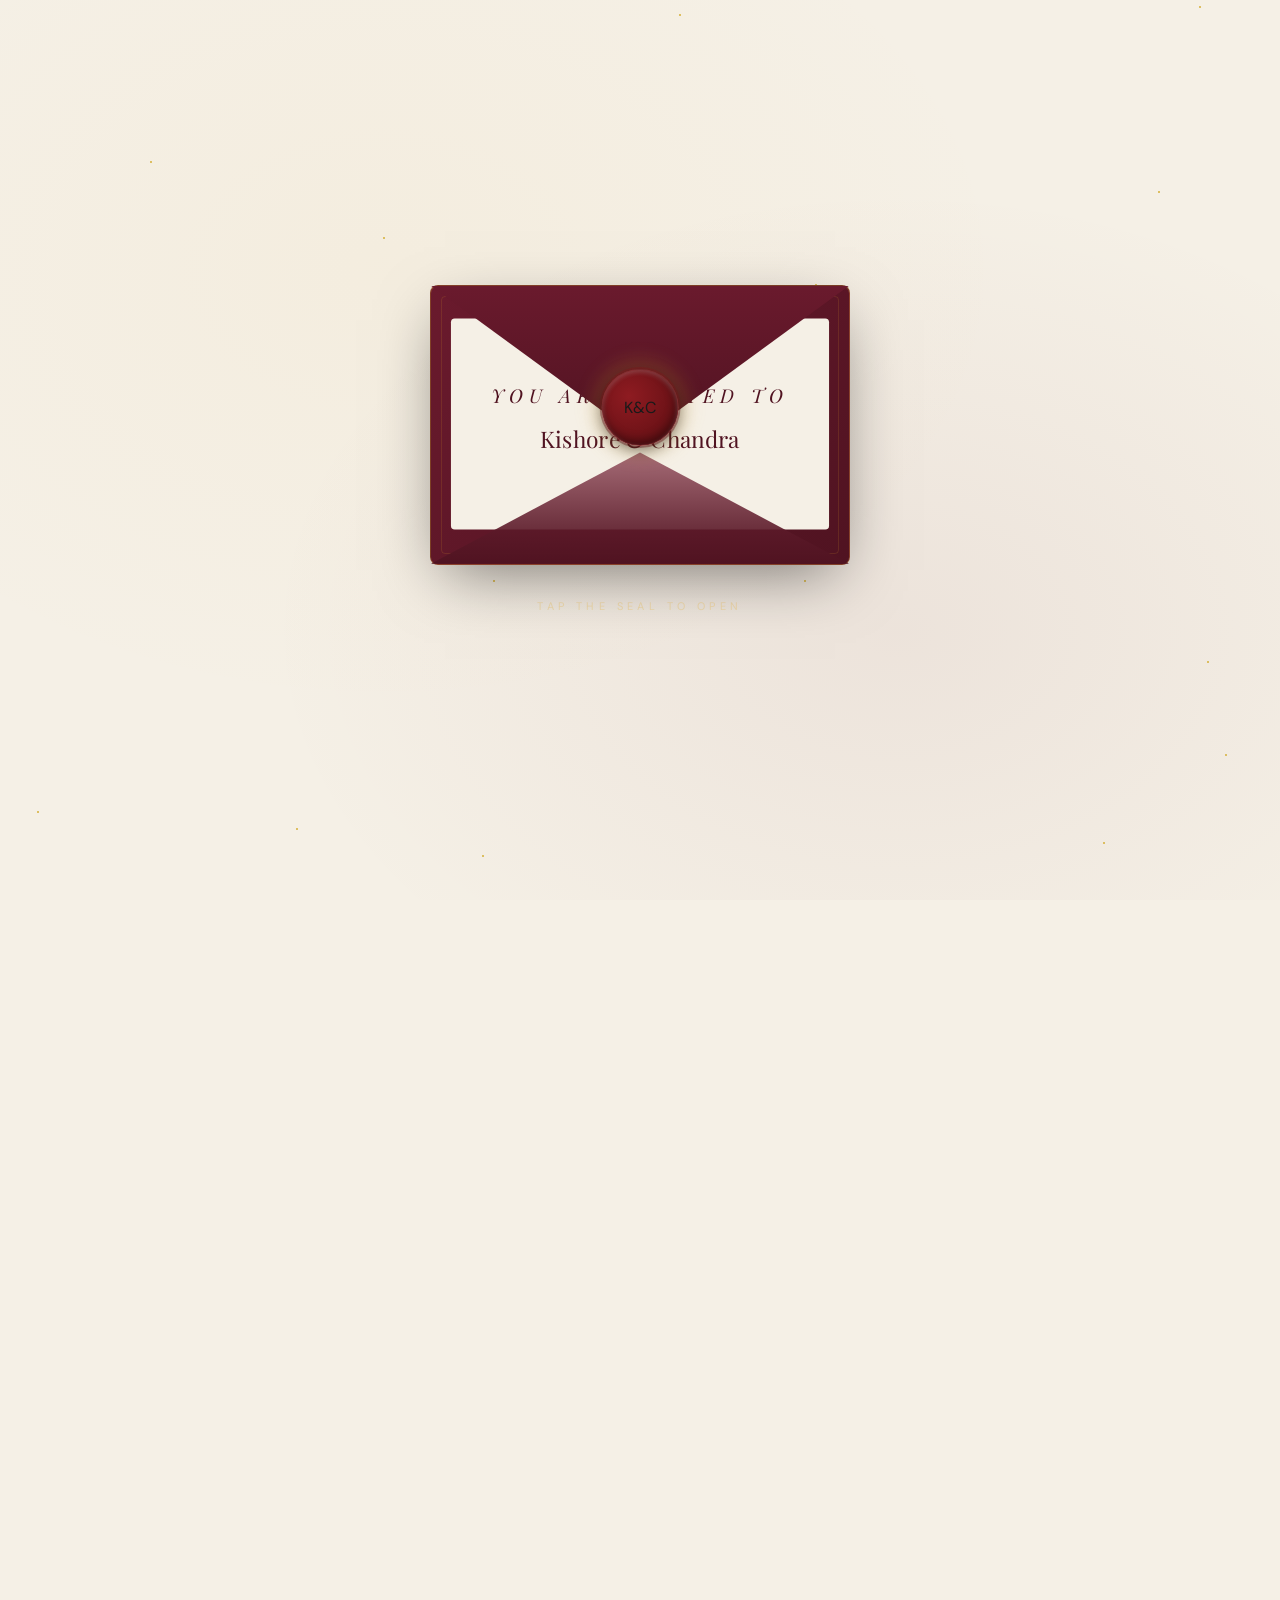
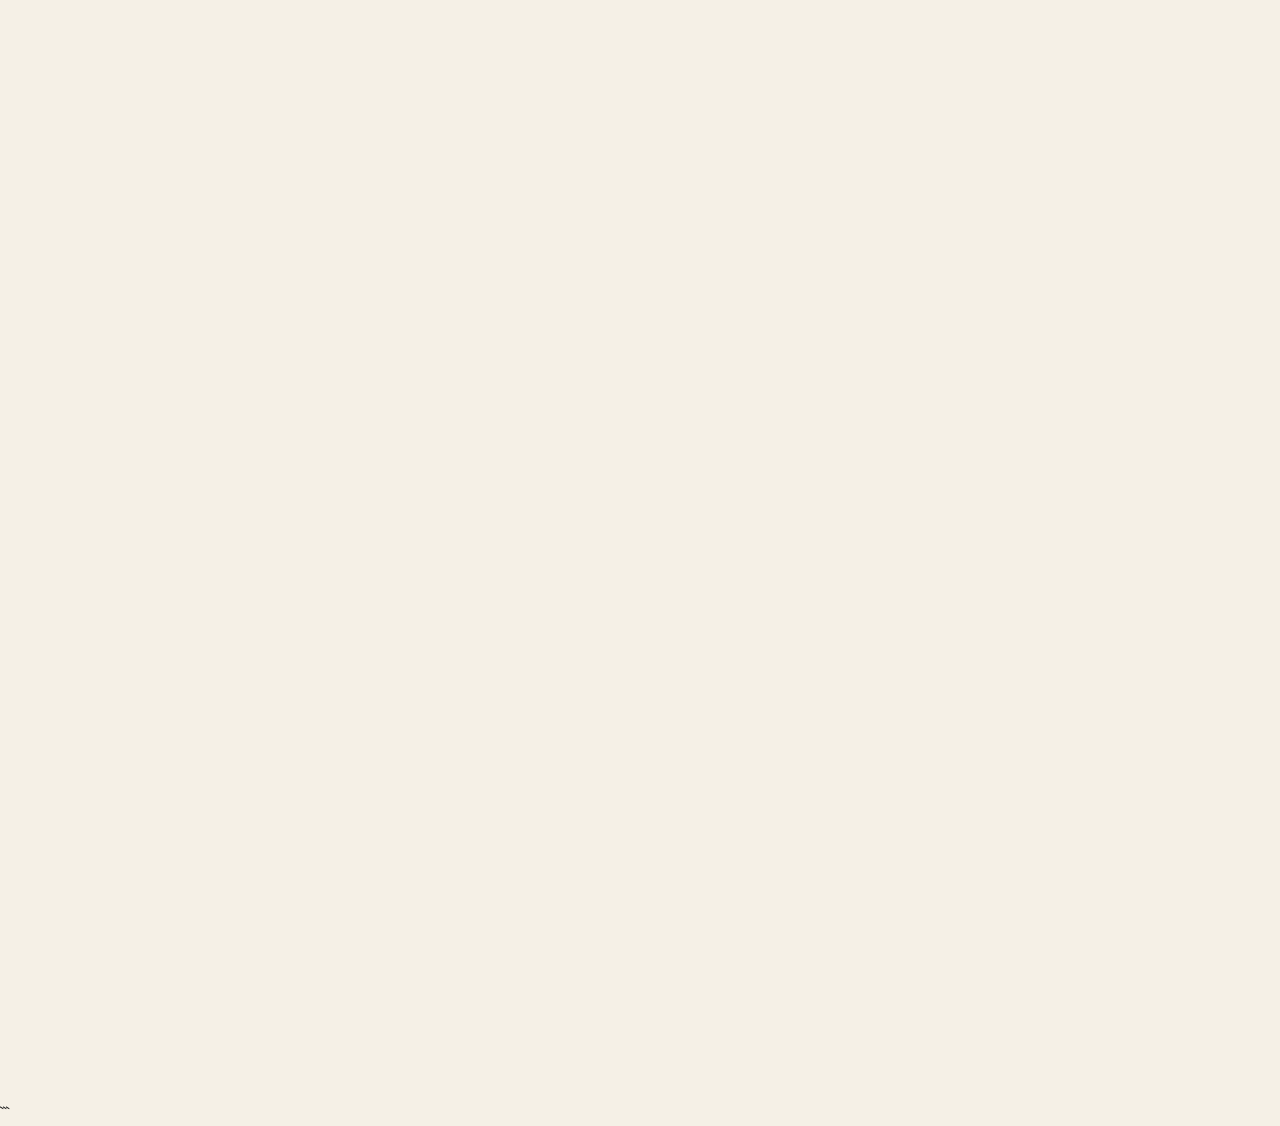
==== commit 1b3d3c38: "href fixed" ====
--- a/kishore_chandra/index.html
+++ b/kishore_chandra/index.html
@@ -420,7 +420,8 @@
                   <path d="M21 10c0 7-9 13-9 13s-9-6-9-13a9 9 0 0118 0z" />
                   <circle cx="12" cy="10" r="3" />
                 </svg>
-                <span data-i18n="haldiVenueBride">1722/17 gali no. 22/1 D-block shukla colony Mukundpur, Delhi-110042</span>
+                <span data-i18n="haldiVenueBride">1722/17 gali no. 22/1 D-block shukla colony Mukundpur,
+                  Delhi-110042</span>
               </div>
             </div>
           </div>
@@ -663,7 +664,7 @@
         <p class="footer-note" data-i18n="footerNote">Made with ❤️</p>
         <div class="creator-credits">
           <p class="creator-text">Inspired by this design?</p>
-          <a href="showcase.html" class="creator-link">Get Your Own Wedding Website</a>
+          <a href="https://digitalvows.onrender.com/" class="creator-link">Get Your Own Wedding Website</a>
           <div class="creator-brand">
             <span>Powered by</span>
             <span class="brand-name">Digital Vows</span>
